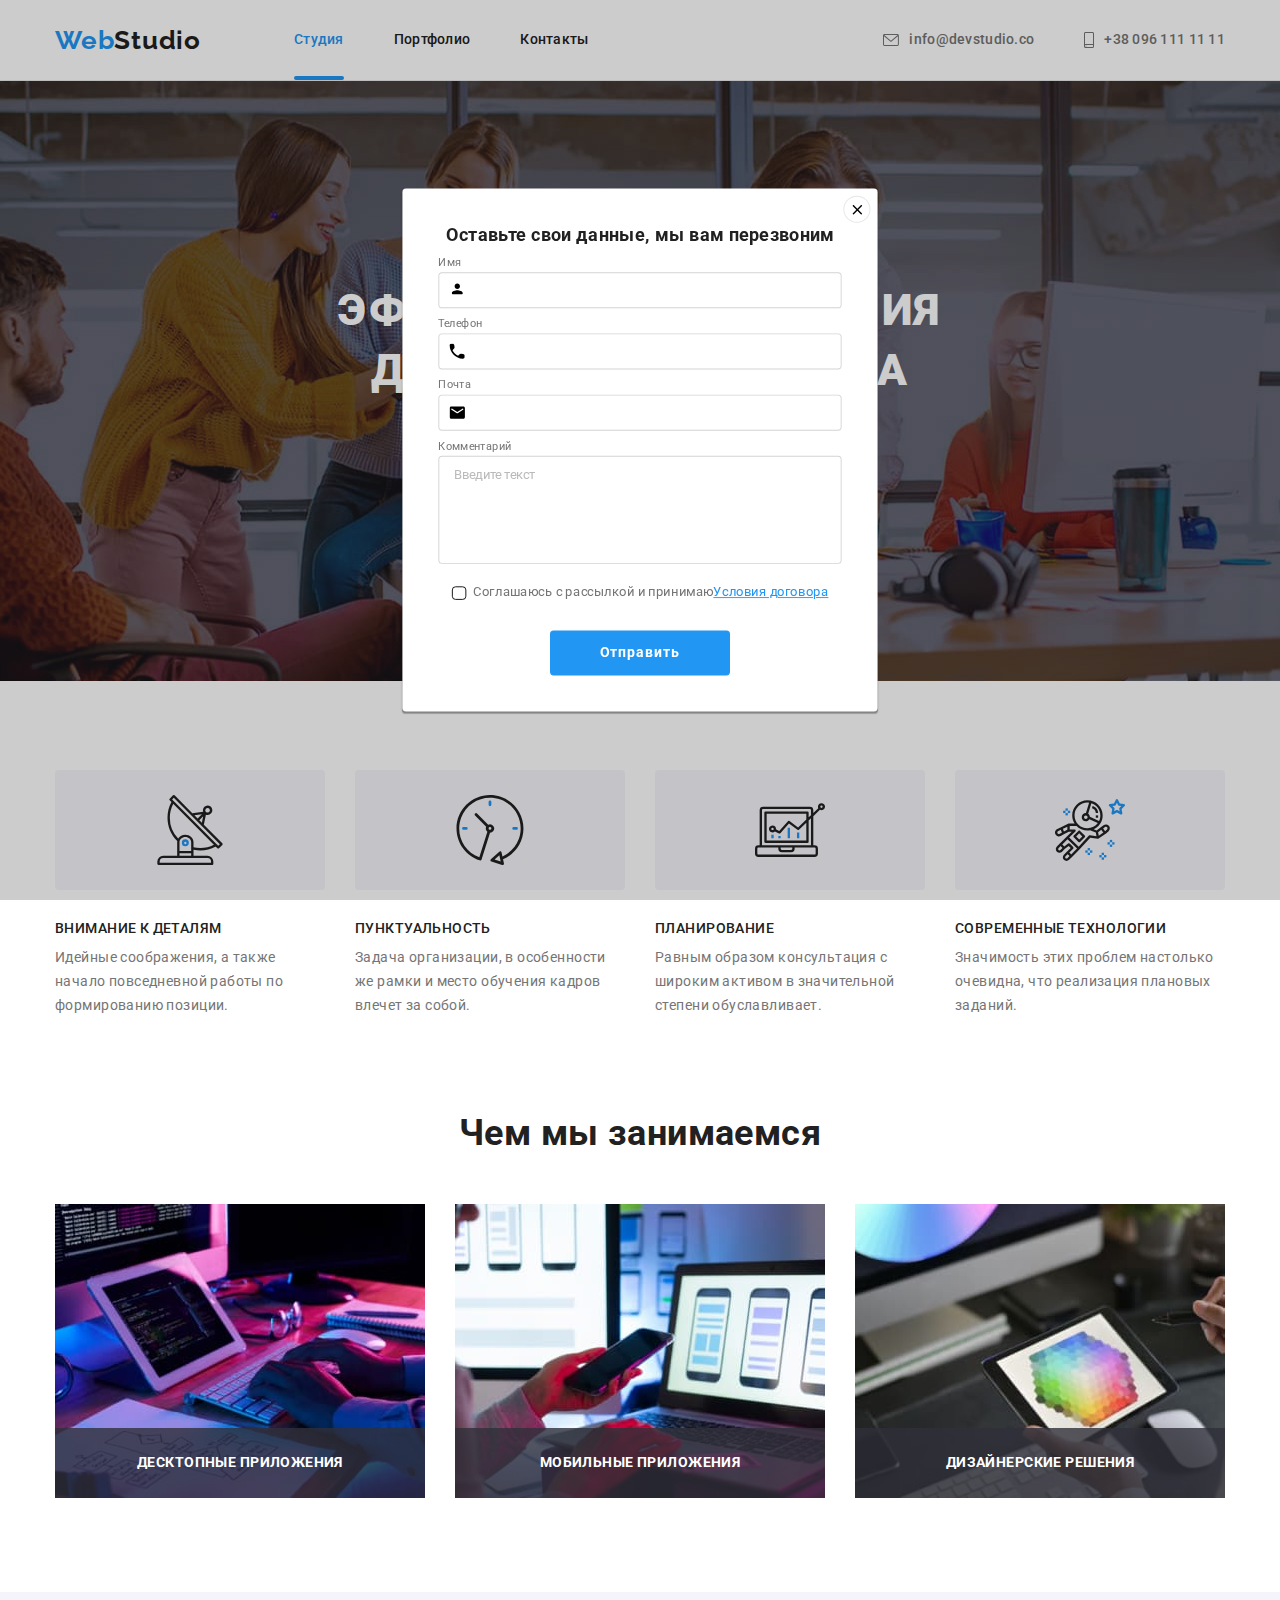
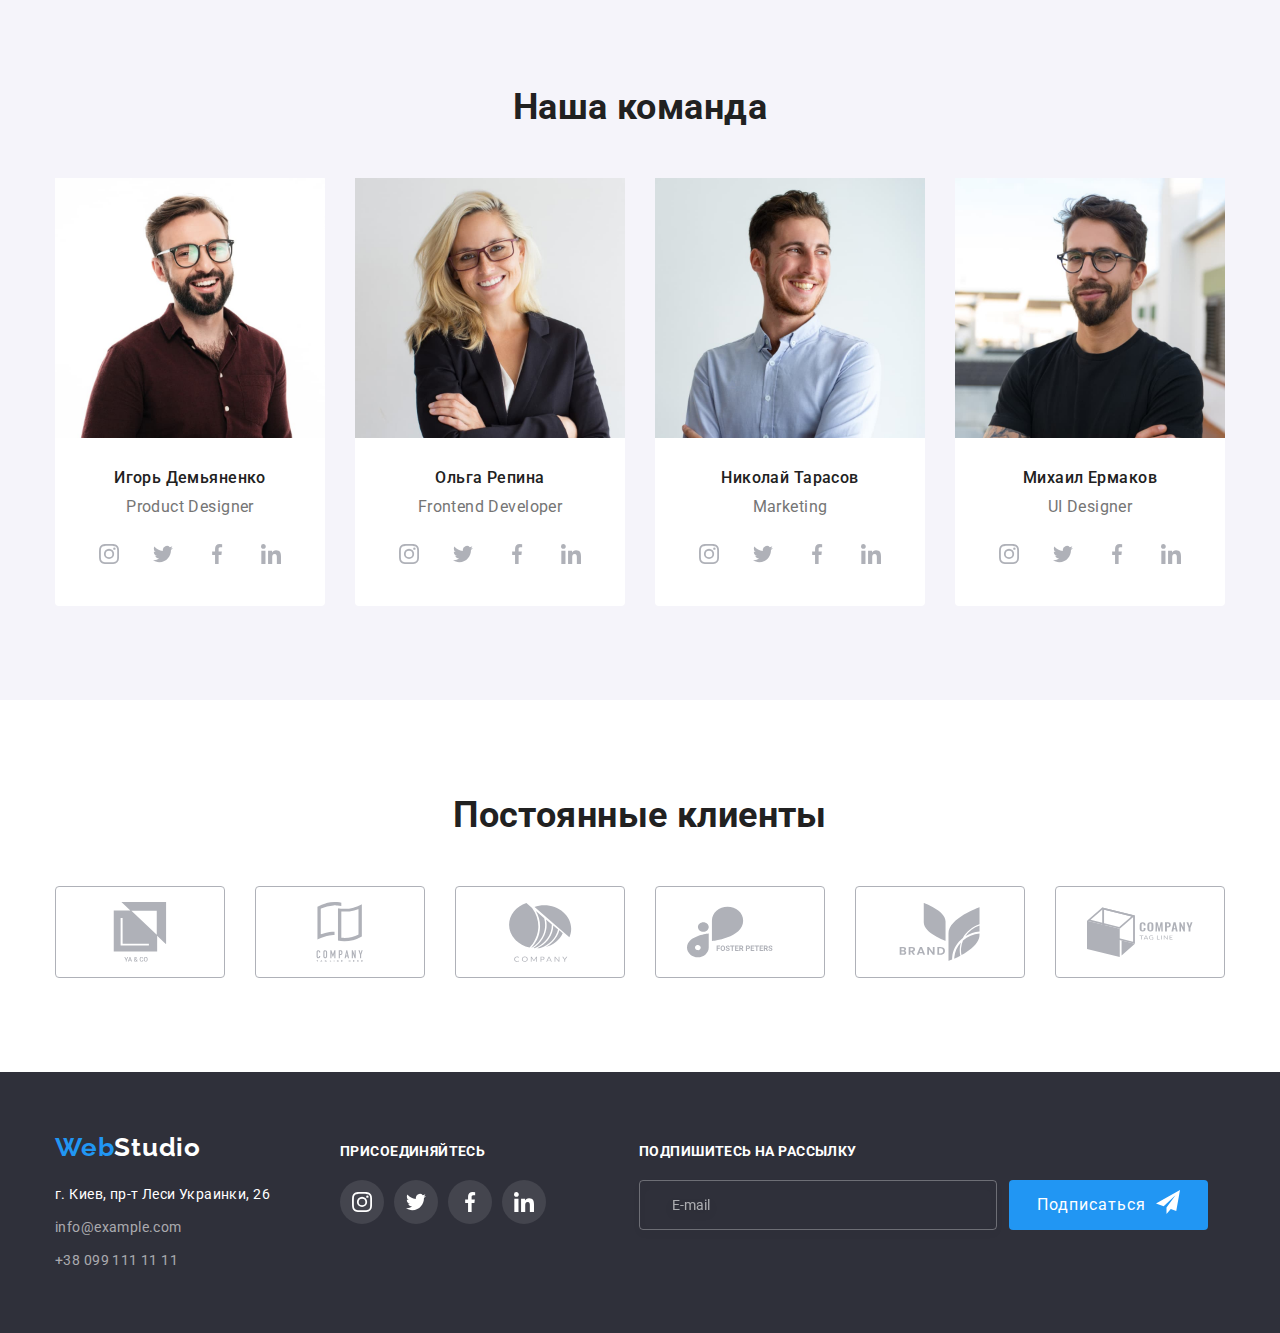
==== index.html @ 31f130ba "скопійовано дз 7" ====
<!DOCTYPE html>
<html lang="ru">
  <head>
    <meta charset="UTF-8" />
    <meta http-equiv="X-UA-Compatible" content="IE=edge" />
    <meta name="viewport" content="width=device-width, initial-scale=1.0" />
    <title>Webstudio</title>
    <link
      rel="stylesheet"
      href="https://cdnjs.cloudflare.com/ajax/libs/modern-normalize/1.1.0/modern-normalize.min.css"
    />
    <!-- <link
      href="https://fonts.googleapis.com/css2?family=Raleway:wght@700&family=Roboto:wght@400;500;700;900&display=swap"
      rel="stylesheet"
    /> -->
    <link rel="stylesheet" href="./css/main.min.css" />
  </head>

  <body>
    <!-- шапка страницы -->
    <header class="page-header">
      <div class="container page-header__container">
        <nav class="nav">
          <a href="./" class="logo">Web<span class="logo__part">Studio</span></a>
          <!-- навигация по сайту -->
          <ul class="nav__list list">
            <li class="nav__item">
              <a href="./index.html" class="nav__link nav__link--current">Студия </a>
            </li>
            <li class="nav__item">
              <a href="./portfolio.html" class="nav__link">Портфолио</a>
            </li>
            <li class="nav__item">
				<a href="" class="nav__link">Контакты</a></li>
          </ul>

        </nav>

        <!-- связаться c нами -->
        <ul class="contacts list">
          <li class="contacts__item">
            <a href="mailto:info@devstudio.com" class="contacts__link">
              <svg class="contacts__icon" width="16px" height="12px">
                <use href="./images/symbol-defs.svg#icon-mail"></use>
              </svg>
              info@devstudio.co
            </a>
          </li>
          <li class="contacts__item">
            <a href="tel:+380961111111" class="contacts__link">
              <svg class="contacts__icon" width="10px" height="16px">
                <use href="./images/symbol-defs.svg#icon-smartphone"></use>
              </svg>
              +38 096 111 11 11</a
            >
          </li>
        </ul>
      </div>
    </header>
    <main>
      <!-- оформление заказа -->
      <section class="section hero">
        <div class=" container ">
          <h1 class="hero__title">Эффективные решения для вашего бизнеса</h1>
          <button class="hero__button" type="button" data-modal-open>
            Заказать услугу
          </button>
        </div>
      </section>
      <!-- что мы умеем -->

      <section class="section skills ">
        <div class="container">
          <h2 class="visually-hidden">Что мы умеем</h2>

          <ul class="skills__list list">
            <li class="skills__item">
              <div class="skills__card">
                <svg width="70px" height="70px">
                  <use href="./images/symbol-defs.svg#icon-antenna"></use>
                </svg>
              </div>
              <h3 class="skills__title">Внимание к деталям</h3>
              <p class="skills__text">
                Идейные соображения, а также начало повседневной работы по
                формированию позиции.
              </p>
            </li>
            <li class="skills__item">
              <div class="skills__card">
                <svg width="70px" height="70px">
                  <use href="./images/symbol-defs.svg#icon-clock"></use>
                </svg>
              </div>
              <h3 class="skills__title">Пунктуальность</h3>
              <p class="skills__text">
                Задача организации, в особенности же рамки и место обучения
                кадров влечет за собой.
              </p>
            </li>
            <li class="skills__item">
              <div class="skills__card">
                <svg width="70px" height="70px">
                  <use href="./images/symbol-defs.svg#icon-diagram"></use>
                </svg>
              </div>
              <h3 class="skills__title">Планирование</h3>
              <p class="skills__text">
                Равным образом консультация с широким активом в значительной
                степени обуславливает.
              </p>
            </li>
            <li class="skills__item">
              <div class="skills__card">
                <svg width="70px" height="70px">
                  <use href="./images/symbol-defs_2.svg#icon-Vector"></use>
                </svg>
              </div>
              <h3 class="skills__title">Современные технологии</h3>
              <p class="skills__text">
                Значимость этих проблем настолько очевидна, что реализация
                плановых заданий.
              </p>
            </li>
          </ul>
        </div>
		
      </section>
      <div class="backdrop is-hidden" data-modal>
        <div class="modal">
          <form class="form" >
            
              <p class="form__title">оставьте свои данные, мы вам перезвоним</p>
              <div class="form__wrapper">
                <label class="form__label"  for="name">Имя</label>
                <div class="form__icon-wrapper">
                  <input
                    class="form__input"
                    type="text"
                    name="name"
                    id="name"
                  />
                  <svg class="form__icon" width="18px" height="18px">
                    <use href="./images/symbol-defs_2.svg#icon-person"></use>
                  </svg>
                </div>
              </div>
              <div class="form__wrapper">
                <label class="form__label"  for="tel">Телефон</label>
                <div class="form__icon-wrapper">
                  <input class="form__input" type="tel" name="tel" id="tel" />
                  <svg class="form__icon" width="18px" height="18px">
                    <use href="./images/symbol-defs_2.svg#icon-phone"></use>
                  </svg>
                </div>
              </div>
              <div class="form__wrapper">
                
                  <label class="form__label" for="modal-email">Почта</label>
				<div class="form__icon-wrapper">
                  <input
                    class="form__input"
                    type="email"
                    name="email"
                    id="modal-email"
                  />
                  <svg class="form__icon" width="18px" height="18px">
                    <use href="./images/symbol-defs_2.svg#icon-email"></use>
                  </svg>
                </div>
              </div>
              <div class="form__wrapper">
                <label class="form__label" for="comment">Комментарий</label>
                <textarea class="form__textarea"
                  name="comment"
                  id="comment"
                  placeholder="Введите текст"
                ></textarea>
              </div>
        
            <div class="checkbox" role="group">
              <input class="checkbox__input" type="checkbox" name="agreement" id="agreement" />

              <label class="checkbox__label" for="agreement">
                <svg class="checkbox__icon" width="16px" height="15px">
                  <use href="./images/symbol-defs_2.svg#icon-check"></use></svg
                >Соглашаюсь с рассылкой и принимаю
                <a class="checkbox__link" href="#">Условия договора</a></label>
            </div>
            <button class=" form__btn" type="submit">Отправить</button>
          </form>
          <button class=" modal__btn" data-modal-close>
            <svg class="modal__icon" width="11px" height="11px">
              <use href="./images/symbol-defs_2.svg#icon-close"></use>
            </svg>
          </button>
        </div>
      </div>
      <!-- чем мы занимаемся -->
      <section class="section work">
        <div class="container">
          <h2 class="caption-section">Чем мы занимаемся</h2>
          <ul class="work__list list">
            <li class="work__item">
                <img
                  src="./images/keyboard.jpg"
                  alt="десктопные приложения"
                  width="370"
                />
                <p class="work__text">десктопные приложения</p>
            </li>
            <li class="work__item">
              
                <img
                  src="./images/telephone.jpg"
                  alt="мобильные приложения"
                  width="370"
                />
                <p class="work__text">мобильные приложения</p>
           
            </li>
            <li class="work__item">
             
                <img
                  src="./images/planchet.jpg"
                  alt="дизайнерские решения"
                  width="370"
                />
                <p class="work__text">дизайнерские решения</p>
            
            </li>
          </ul>
        </div>
      </section>
      <!-- наша команда -->
    
        <section class="section team">
          <div class="container">
            <h2 class="caption-section">Наша команда</h2>
            <ul class="team__list list">
              <li class="team__item">
                <div class="worker">
                  <img
                    src="./images/team/product.jpg"
                    alt="фото product desinger "
                    width="270"
                  />
                  <div class="worker__field">
                    <h3 class="worker__name">Игорь Демьяненко</h3>
                    <p class="worker__job">Product Designer</p>
                    <ul class="network list">
                      <li class="network__item">
                        <a href="" class="network__link" aria-label="instagram">
                          <svg class="network__icon" width="20px" height="20px">
                            <use
                              href="./images/symbol-defs.svg#icon-instagram"
                            ></use>
                          </svg>
                        </a>
                      </li>
                      <li class="network__item">
                        <a href="" class="network__link" aria-label="twitter">
                          <svg class="network__icon" width="20px" height="20px">
                            <use
                              href="./images/symbol-defs.svg#icon-twitter"
                            ></use>
                          </svg>
                        </a>
                      </li>
                      <li class="network__item">
                        <a href="" aria-label="facebook" class="network__link">
                          <svg class="network__icon" width="20px" height="20px">
                            <use
                              href="./images/symbol-defs.svg#icon-facebook"
                            ></use>
                          </svg>
                        </a>
                      </li>
                      <li class="network__item">
                        <a href="" class="network__link" aria-label="linkedin">
                          <svg class="network__icon" width="20px" height="20px">
                            <use
                              href="./images/symbol-defs.svg#icon-linkedin"
                            ></use>
                          </svg>
                        </a>
                      </li>
                    </ul>
                  </div>
                </div>
              </li>

              <li class="team__item">
                <div class="worker">
                  <img
                    src="./images/team/frontend.jpg"
                    alt="фото Frontend Developer"
                    width="270"
                  />
                  <div class="worker__field">
                    <h3 class="worker__name">Ольга Репина</h3>
                    <p class="worker__job">Frontend Developer</p>
                    <ul class="network list">
                      <li class="network__item">
                        <a href="" class="network__link" aria-label="instagram">
                          <svg class="network__icon" width="20px" height="20px">
                            <use
                              href="./images/symbol-defs.svg#icon-instagram"
                            ></use>
                          </svg>
                        </a>
                      </li>
                      <li class="network__item">
                        <a href="" class="network__link" aria-label="twitter">
                          <svg class="network__icon" width="20px" height="20px">
                            <use
                              href="./images/symbol-defs.svg#icon-twitter"
                            ></use>
                          </svg>
                        </a>
                      </li>
                      <li class="network__item">
                        <a href="" class="network__link" aria-label="facebook">
                          <svg class="network__icon" width="20px" height="20px">
                            <use
                              href="./images/symbol-defs.svg#icon-facebook"
                            ></use>
                          </svg>
                        </a>
                      </li>
                      <li class="network__item">
                        <a href="" class="network__link" aria-label="linkedin">
                          <svg class="network__icon" width="20px" height="20px">
                            <use
                              href="./images/symbol-defs.svg#icon-linkedin"
                            ></use>
                          </svg>
                        </a>
                      </li>
                    </ul>
                  </div>
                </div>
              </li>
              <li class="team__item">
                <div class="worker">
                  <img
                    src="./images/team/marketing.jpg"
                    alt="фото Marketing"
                    width="270"
                  />
                  <div class="worker__field">
                    <h3 class="worker__name">Николай Тарасов</h3>
                    <p class="worker__job">Marketing</p>
				<ul class="network list">
					<li class="network__item">
						<a href="" class="network__link" aria-label="instagram">
							<svg class="network__icon" width="20px" height="20px">
								<use href="./images/symbol-defs.svg#icon-instagram"></use>
							</svg>
						</a>
					</li>
					<li class="network__item">
						<a href="" class="network__link" aria-label="twitter">
							<svg class="network__icon" width="20px" height="20px">
								<use href="./images/symbol-defs.svg#icon-twitter"></use>
							</svg>
						</a>
					</li>
					<li class="network__item">
						<a href="" aria-label="facebook" class="network__link">
							<svg class="network__icon" width="20px" height="20px">
								<use href="./images/symbol-defs.svg#icon-facebook"></use>
							</svg>
						</a>
					</li>
					<li class="network__item">
						<a href="" class="network__link" aria-label="linkedin">
							<svg class="network__icon" width="20px" height="20px">
								<use href="./images/symbol-defs.svg#icon-linkedin"></use>
							</svg>
						</a>
					</li>
				</ul>
                  </div>
                </div>
              </li>
              <li class="team__item">
                <div class="worker">
                  <img
                    src="./images/team/ui.jpg"
                    alt="фото UI desinger"
                    width="270"
                  />
                  <div class="worker__field">
                    <h3 class="worker__name">Михаил Ермаков</h3>
                    <p class="worker__job">UI Designer</p>
				<ul class="network list">
					<li class="network__item">
						<a href="" class="network__link" aria-label="instagram">
							<svg class="network__icon" width="20px" height="20px">
								<use href="./images/symbol-defs.svg#icon-instagram"></use>
							</svg>
						</a>
					</li>
					<li class="network__item">
						<a href="" class="network__link" aria-label="twitter">
							<svg class="network__icon" width="20px" height="20px">
								<use href="./images/symbol-defs.svg#icon-twitter"></use>
							</svg>
						</a>
					</li>
					<li class="network__item">
						<a href="" aria-label="facebook" class="network__link">
							<svg class="network__icon" width="20px" height="20px">
								<use href="./images/symbol-defs.svg#icon-facebook"></use>
							</svg>
						</a>
					</li>
					<li class="network__item">
						<a href="" class="network__link" aria-label="linkedin">
							<svg class="network__icon" width="20px" height="20px">
								<use href="./images/symbol-defs.svg#icon-linkedin"></use>
							</svg>
						</a>
					</li>
				</ul>
                  </div>
                </div>
              </li>
            </ul>
          </div>
        </section>
      
      <!-- постоянные клиенты -->
      <section class="section">
        <div class="container">
          <h2 class="caption-section">Постоянные клиенты</h2>
          <ul class="client list">
            <li class="client__item">
              <a href="#" class="client__link">
                <svg class="client__icon" width="106px" height="60px">
                  <use href="./images/symbol-defs.svg#icon-Union"></use>
                </svg>
              </a>
            </li>
            <li class="client__item">
              <a href="#" class="client__link">
                <svg class="client__icon" width="106px" height="60px">
                  <use href="./images/symbol-defs.svg#icon-company"></use>
                </svg>
              </a>
            </li>
            <li class="client__item">
              <a href="#" class="client__link">
                <svg class="client__icon" width="106px" height="60px">
                  <use href="./images/symbol-defs.svg#icon-Object"></use>
                </svg>
              </a>
            </li>
            <li class="client__item">
              <a href="#" class="client__link">
                <svg class="client__icon" width="106px" height="60px">
                  <use href="./images/symbol-defs.svg#icon-foster-peters"></use>
                </svg>
              </a>
            </li>
            <li class="client__item">
              <a href="#" class="client__link">
                <svg class="client__icon" width="106px" height="60px">
                  <use href="./images/symbol-defs.svg#icon-brand"></use>
                </svg>
              </a>
            </li>
            <li class="client__item">
              <a href="#" class="client__link">
                <svg class="client__icon" width="106px" height="60px">
                  <use href="./images/symbol-defs.svg#icon-company-2"></use>
                </svg>
              </a>
            </li>
          </ul>
        </div>
      </section>
    </main>
    <footer class="footer">
      <div class="container footer__container">
        <div class="footer__item">
				<a href="./" class="logo logo--footer">Web<span class="logo__part logo__part--footer">Studio</span></a>
          <address class="address">
            <ul class="address__list list">
              <li class="address__item">
                <a class="address__link address__link--color "
                  href="https://www.google.com.ua/maps/"
                  target="_blank"
                  rel="noopener noreferrer"
                  >г. Киев, пр-т Леси Украинки, 26</a
                >
              </li>
              <li class="address__item">
                <a class="address__link" href="mailto:info@example.com">info@example.com</a><br />
              </li>
              <li class="address__item">
                <a class="address__link" href="tel:+380991111111">+38 099 111 11 11</a>
              </li>
            </ul>
          </address>
        </div>
        <div class="join">
          <p class="footer-title">присоединяйтесь</p>
          <ul class="social list">
            <li class="social__items">
              <a href="" class="social__link" aria-label="instagram">
                <svg class="social__icon" width="20px" height="20px">
                  <use href="./images/symbol-defs.svg#icon-instagram"></use>
                </svg>
              </a>
            </li>
            <li class="social__items">
              <a href="" class="social__link" aria-label="twitter">
                <svg class="social__icon" width="20px" height="20px">
                  <use href="./images/symbol-defs.svg#icon-twitter"></use>
                </svg>
              </a>
            </li>
            <li class="social__items">
              <a href="" class="social__link">
                <svg
                  class="social__icon"
                  width="20px"
                  height="20px"
                  aria-label="facebook"
                >
                  <use href="./images/symbol-defs.svg#icon-facebook"></use>
                </svg>
              </a>
            </li>
            <li class="social__items">
              <a href="" class="social__link">
                <svg
                  class="social__icon"
                  width="20px"
                  height="20px"
                  aria-label="linkedin"
                >
                  <use href="./images/symbol-defs.svg#icon-linkedin"></use>
                </svg>
              </a>
            </li>
          </ul>
        </div>
    
		<div class="subscribe">
			<p class="footer-title ">подпишитесь на рассылку</p>
			
				<form class="subscribe__form">
					<label for="email-subscribe"></label>
					<input class="subscribe__input" type="email" name="email" id="email-subscribe" placeholder="E-mail" />
					<button class=" subscribe__btn" type="submit">
						Подписаться
						<svg class="subscribe__icon" width="24px" height="24px">
							<use href="./images/symbol-defs_2.svg#icon-send"></use>
						</svg>
					</button>
				</form>
		
		</div>
          
        
      </div>
    </footer>
    <script src="./modal.js"></script>
  </body>
</html>
---- css/main.min.css ----
@import"https://fonts.googleapis.com/css2?family=Raleway:ital,wght@0,700;1,700&family=Roboto:wght@400;500;700;900&display=swap";.subscribe__btn,.form__btn,.hero__button{display:inline-block;border-radius:4px;border:none;cursor:pointer;letter-spacing:.06em;margin-left:12px;font-size:16px;line-height:1.87;background-color:#2196f3;color:#fff;transition:box-shadow 250ms cubic-bezier(0.4, 0, 0.2, 1)}.subscribe__btn:focus,.form__btn:focus,.hero__button:focus,.subscribe__btn:hover,.form__btn:hover,.hero__button:hover{box-shadow:0px 4px 4px rgba(0,0,0,.15)}.filter,.client__link,.network__link,.skills__card,.nav{display:flex;align-items:center;justify-content:center}h1,h2,h3,p{margin:0;padding:0}img{display:block}a{text-decoration:none}.container{width:1200px;padding-left:15px;padding-right:15px;margin:0 auto}.visually-hidden{position:absolute;white-space:nowrap;width:1px;height:1px;overflow:hidden;border:0;padding:0;clip:rect(0 0 0 0);-webkit-clip-path:inset(50%);clip-path:inset(50%);margin:-1px}.section{padding:94px 0}.caption-section{color:#212121;font-weight:700;font-size:36px;line-height:1.17;text-align:center;margin-bottom:50px}.footer-title{text-transform:uppercase;color:#fff;line-height:1.14;font-weight:700}.list{list-style:none;margin:0;padding:0}.logo{display:block;color:#2196f3;font-family:Raleway,sans-serif;font-weight:700;font-size:26px;line-height:1.19;letter-spacing:.03em}.logo--footer{margin-bottom:20px}.logo__part{color:#212121}.logo__part--footer{color:#fff}.page-header{background-color:#fff;border-bottom:1px solid #ececec}.page-header__container{display:flex;align-items:center}.nav__list{display:flex;margin-left:93px}.nav__item:not(:last-child){margin-right:50px}.nav__link{color:#212121;font-weight:500;font-size:14px;line-height:1.14;letter-spacing:.02em;display:block;padding-top:32px;padding-bottom:32px;transition:color 250ms cubic-bezier(0.4, 0, 0.2, 1)}.nav__link:hover,.nav__link:focus{color:#2196f3}.nav__link--current{position:relative;color:#2196f3}.nav__link--current::after{display:block;content:" ";width:100%;height:4px;background-color:#2196f3;border-radius:2px;position:absolute;bottom:0;left:0}.contacts{margin-left:auto;padding-top:30px;padding-bottom:30px;display:flex}.contacts__item+.contacts__item{margin-left:50px}.contacts__link{display:flex;align-items:center;color:#757575;font-weight:500;font-size:14px;line-height:1.14;letter-spacing:.02em;transition:color 250ms cubic-bezier(0.4, 0, 0.2, 1)}.contacts__link:hover,.contacts__link:focus{color:#2196f3}.contacts__icon{fill:currentColor;margin-right:10px}.hero{max-width:1600px;margin-left:auto;margin-right:auto;background-color:#2f303a;background-image:linear-gradient(to right, rgba(47, 48, 58, 0.4), rgba(47, 48, 58, 0.4)),url(../images/overlay\ img.jpg);background-repeat:no-repeat;background-size:cover;background-position:center;padding-top:200px;padding-bottom:200px;text-align:center}.hero__title{color:#fff;font-weight:900;font-size:44px;line-height:1.36;text-transform:uppercase;letter-spacing:.06em;max-width:696px;margin:0 auto}.hero__button{margin-top:30px;padding:10px 32px}.skills{padding-top:89px;padding-bottom:0}.skills__list{display:flex}.skills__item:not(:last-child){margin-right:30px}.skills__card{width:270px;height:120px;margin-bottom:30px;background-color:#f5f4fa;border-radius:4px}.skills__title{color:#212121;font-weight:500;font-size:14px;line-height:1.17;text-transform:uppercase}.skills__text{max-width:270px;margin-top:10px}.work__list{display:flex;gap:30px}.work__item{position:relative}.work__text{font-weight:700;line-height:1.14;text-align:center;text-transform:uppercase;color:#fff;padding-top:27px;padding-bottom:27px;height:70px;width:100%;background-color:rgba(47,48,58,.8);position:absolute;bottom:0}.team{background-color:#f5f4fa}.team__list{display:flex;gap:30px}.worker{background-color:#fff;border-radius:0px 0px 4px 4px;transition:box-shadow 250ms cubic-bezier(0.4, 0, 0.2, 1)}.worker:hover,.worker:focus{box-shadow:0px 1px 3px rgba(0,0,0,.12),0px 1px 1px rgba(0,0,0,.14),0px 2px 1px rgba(0,0,0,.2)}.worker__field{text-align:center;padding-top:30px;padding-bottom:30px}.worker__name{color:#212121;font-weight:500;font-size:16px;line-height:1.19}.worker__job{font-size:16px;line-height:1.19;margin-top:10px}.network{display:flex;padding-left:32px;padding-right:32px;margin-top:16px}.network__item:not(:last-child){margin-right:10px}.network__link{width:44px;height:44px;border-radius:50px;background-color:#fff;color:#afb1b8;transition:background-color 250ms cubic-bezier(0.4, 0, 0.2, 1),color 250ms cubic-bezier(0.4, 0, 0.2, 1)}.network__link:hover,.network__link:focus{background-color:#2196f3;color:#fff}.network__icon{fill:currentColor}.client{display:flex;margin-top:50px}.client__item:not(:last-child){margin-right:30px}.client__link{width:170px;height:92px;border:1px solid #afb1b8;border-radius:4px;color:#afb1b8;transition:border-color 250ms cubic-bezier(0.4, 0, 0.2, 1),color 250ms cubic-bezier(0.4, 0, 0.2, 1)}.client__link:hover,.client__link:focus{border-color:#2196f3;color:#2196f3}.client__icon{fill:currentColor}.filter{margin-bottom:50px}.filter__btn{font-weight:500;font-size:16px;line-height:1.6;text-align:center;letter-spacing:.03em;color:#212121;background-color:#f5f4fa;border-radius:4px;cursor:pointer;border-color:#f5f4fa;border:none;padding:6px 22px;transition:color 250ms cubic-bezier(0.4, 0, 0.2, 1),background-color 250ms cubic-bezier(0.4, 0, 0.2, 1),border-color 250ms cubic-bezier(0.4, 0, 0.2, 1),box-shadow 250ms cubic-bezier(0.4, 0, 0.2, 1)}.filter__btn:hover,.filter__btn:focus{color:#fff;background-color:#2196f3;border-color:#2196f3;box-shadow:0px 3px 1px rgba(0,0,0,.1),0px 1px 2px rgba(0,0,0,.08),0px 2px 2px rgba(0,0,0,.12)}.filter__item:not(:last-child){margin-right:8px}.project__list{display:flex;flex-wrap:wrap}.project__item{margin-right:30px;margin-bottom:30px;transition:box-shadow 250ms cubic-bezier(0.4, 0, 0.2, 1)}.project__item:nth-child(3n){margin-right:0}.project__item:nth-last-child(-n+3){margin-bottom:0}.project__link{display:block;transition:box-shadow 250ms cubic-bezier(0.4, 0, 0.2, 1)}.project__link:hover,.project__link:focus{box-shadow:0px 1px 1px rgba(0,0,0,.12),0px 4px 4px rgba(0,0,0,.06),1px 4px 6px rgba(0,0,0,.16)}.project__thumb{position:absolute;bottom:-1px;left:0;width:100%;height:100%;background-color:rgba(33,150,243,.9);transition:transform 250ms cubic-bezier(0.4, 0, 0.2, 1);transform:translateY(100%)}.project__link:hover .project__thumb,.project__link:focus .project__thumb{transform:translateY(0%)}.project__wraper{background-color:#fff;border-style:solid;border-color:#eee;border-top-width:0px;border-bottom:1px solid #eee;border-left:1px solid #eee;border-right:1px solid #eee;padding-top:20px;padding-bottom:20px;padding-left:24px}.project__overlay{position:relative;overflow:hidden}.project__description{font-size:18px;line-height:1.55;color:#fff;text-align:left;padding:63px 24px}.project__title{font-weight:700;font-size:18px;line-height:2;letter-spacing:.06em;color:#212121}.project__text{font-size:16px;line-height:1.87;letter-spacing:.03em;color:#757575;margin-top:4px}.backdrop{position:fixed;top:0;bottom:0;left:0;right:0;background-color:rgba(0,0,0,.2);opacity:1;transition:all 250ms cubic-bezier(0.4, 0, 0.2, 1);z-index:20}.backdrop.is-hidden .modal{transform:translate(-50%, -50%) scale(0.9)}.modal{position:absolute;top:50%;left:50%;transform:translate(-50%, -50%) scale(1);width:528px;height:581px;background-color:#fff;box-shadow:0px 1px 3px rgba(0,0,0,.12),0px 1px 1px rgba(0,0,0,.14),0px 2px 1px rgba(0,0,0,.2);border-radius:4px;padding:40px}.modal__btn{display:flex;border-radius:50px;position:absolute;right:8px;top:8px;width:30px;height:30px;cursor:pointer;justify-content:center;align-items:center;border:1px solid rgba(0,0,0,.1);background-color:#fff;color:#000;transition:color 250ms cubic-bezier(0.4, 0, 0.2, 1)}.modal__btn:hover,.modal__btn:focus{color:#2196f3}.modal__icon{fill:currentColor}.form__title{font-weight:700;font-size:20px;line-height:1.15;text-align:center;color:#212121;margin-bottom:12px}.form__title::first-letter{text-transform:uppercase}.form__wrapper{display:flex;flex-direction:column}.form__wrapper:not(:last-child){margin-bottom:10px}.form__icon-wrapper{position:relative}.form__input{border:1px solid rgba(33,33,33,.2);border-radius:4px;height:40px;width:100%;padding-left:42px;outline:rgba(0,0,0,0);transition:border 250ms cubic-bezier(0.4, 0, 0.2, 1)}.form__input:focus{border:1px solid #2196f3}.form__icon{position:absolute;top:50%;left:12px;transform:translatey(-50%);fill:#000;transition:fill 250ms cubic-bezier(0.4, 0, 0.2, 1)}.form__input:focus~.form__icon{fill:#2196f3}.form__label{line-height:1.17;margin-bottom:4px;letter-spacing:.01em;font-size:12px;color:#757575}.form__textarea{border:1px solid rgba(33,33,33,.2);border-radius:4px;height:120px;width:100%;padding:12px 16px;resize:none;outline:rgba(0,0,0,0);transition:border 250ms cubic-bezier(0.4, 0, 0.2, 1)}.form__textarea:focus{border:1px solid #2196f3}.form__textarea::-moz-placeholder{color:rgba(117,117,117,.5)}.form__textarea:-ms-input-placeholder{color:rgba(117,117,117,.5)}.form__textarea::placeholder{color:rgba(117,117,117,.5)}.checkbox{display:flex;justify-content:center;margin-top:20px}.checkbox__icon{border:1.7px solid #000;border-radius:4px;margin-right:8px;transition:border 250ms cubic-bezier(0.4, 0, 0.2, 1)}.checkbox__input{position:absolute;width:1px;height:1px;margin:-1px;bottom:0;padding:0;clip:rect(0 0 0 0);overflow:hidden}.checkbox__input:checked+.checkbox__label .checkbox__icon{background-color:#2196f3;border:1.7px solid #2196f3}.checkbox__label{font-size:14px;line-height:1.7;display:flex;align-items:center;color:#757575}.checkbox__link{text-decoration:underline;color:#2196f3}.form__btn{display:flex;font-weight:700;padding:10px 55px;margin-top:30px;margin-left:auto;margin-right:auto}.footer{background-color:#2f303a;padding-top:60px;padding-bottom:60px;font-style:normal}.footer__container{display:flex;align-items:baseline}.address_list{font-style:normal;font-weight:400;font-size:14px;line-height:1.71;letter-spacing:.03em}.address__item{display:block}.address__item:not(:last-child){margin-bottom:9px}.address__link{color:rgba(255,255,255,.6);transition:color 250ms cubic-bezier(0.4, 0, 0.2, 1);font-style:normal}.address__link:hover,.address__link:focus{color:#2196f3}.address__link--color{color:#fff}.join{margin-left:70px}.social{display:flex;margin-top:20px}.social__items:not(:last-child){margin-right:10px}.social__link{display:flex;justify-content:center;align-items:center;width:44px;height:44px;border-radius:50px;background:rgba(255,255,255,.1);color:#fff;transition:background-color 250ms cubic-bezier(0.4, 0, 0.2, 1)}.social__link:hover,.social__link:focus{background-color:#2196f3}.social__icon{fill:currentColor}.subscribe{margin-left:93px}.subscribe__form{margin-top:20px;display:flex}.subscribe__icon{margin-left:10px}.subscribe__input{border:1px solid rgba(255,255,255,.3);filter:drop-shadow(0px 4px 4px rgba(0, 0, 0, 0.15));border-radius:4px;width:358px;padding-left:16px;background-color:inherit;color:#fff}.subscribe__input::-moz-placeholder{color:rgba(255,255,255,.6);padding-top:15px;padding-bottom:15px;padding-left:16px}.subscribe__input:-ms-input-placeholder{color:rgba(255,255,255,.6);padding-top:15px;padding-bottom:15px;padding-left:16px}.subscribe__input::placeholder{color:rgba(255,255,255,.6);padding-top:15px;padding-bottom:15px;padding-left:16px}.subscribe__btn{display:flex;border-radius:4px;padding:10px 28px;margin-left:12px}body{background-color:#fff;font-family:Roboto,sans-serif;color:#757575;letter-spacing:.03em;font-size:14px;line-height:1.71}/*# sourceMappingURL=main.min.css.map */
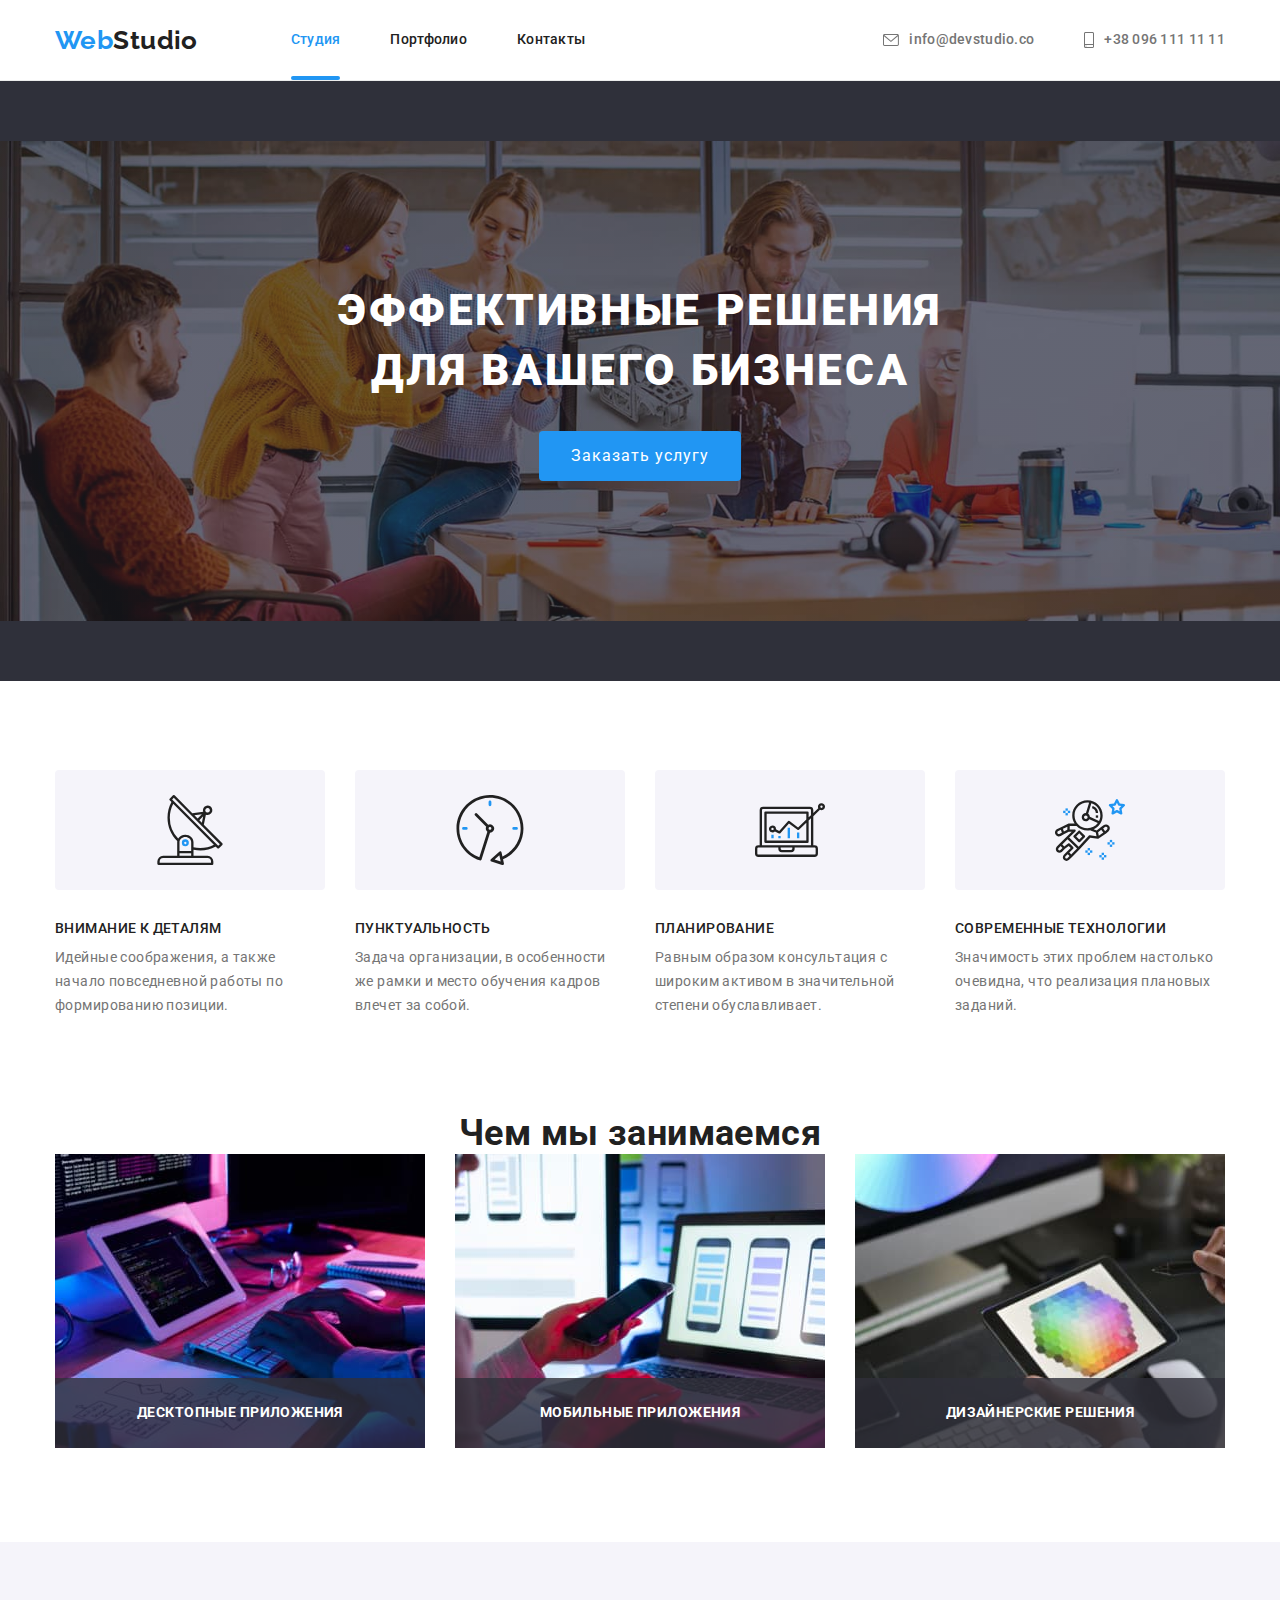
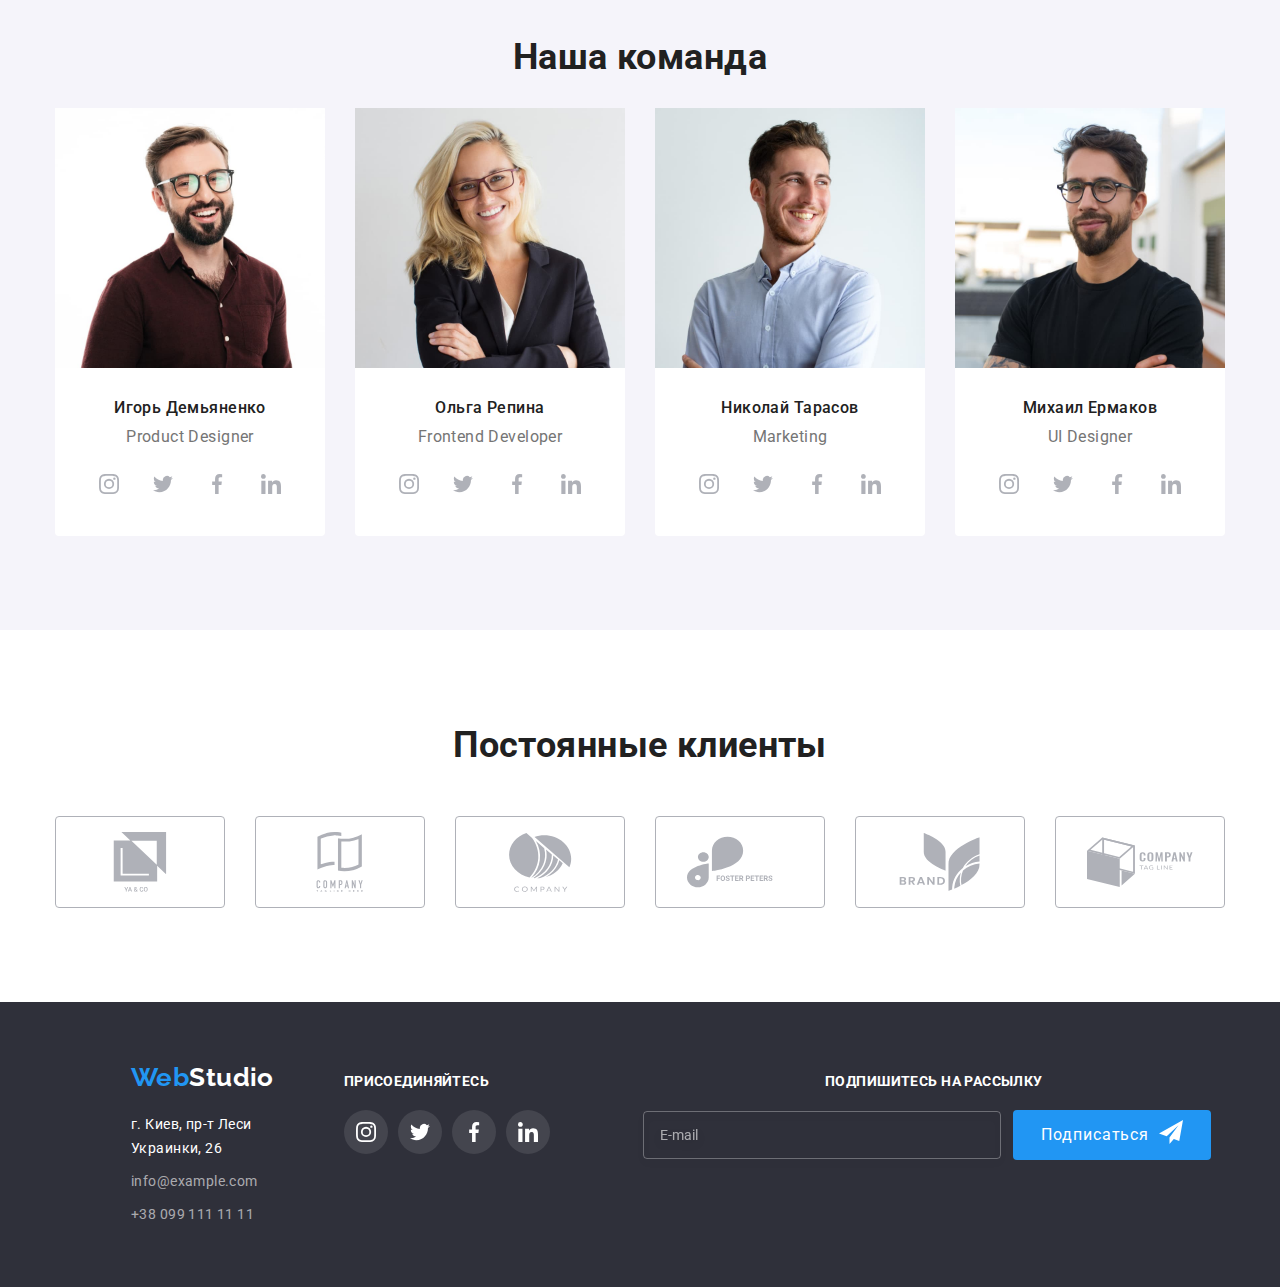
==== commit a8f25835: "выполнен адаптив" ====
--- a/index.html
+++ b/index.html
@@ -1,4 +1,4 @@
- <!DOCTYPE html>
+<!DOCTYPE html>
 <html lang="ru">
   <head>
     <meta charset="UTF-8" />
@@ -21,22 +21,93 @@
     <header class="page-header">
       <div class="container page-header__container">
         <nav class="nav">
-          <a href="./" class="logo">Web<span class="logo__part">Studio</span></a>
+          <a href="./" class="logo"
+            >Web<span class="logo__part">Studio</span></a
+          >
+          <button
+            class="nav__button"
+            aria-expanded="false"
+            type="button"
+            data-menu-button
+          >
+            <svg
+              width=" 40px"
+              height="40px"
+              aria-label="переключатель мобильного меню"
+              aria-controls="menu-container"
+            >
+              <use
+                class="icon-menu"
+                href="./images/symbol-defs_2.svg#icon-menu"
+              ></use>
+              <use
+                class="icon-cross"
+                href="./images/symbol-defs_2.svg#icon-cross"
+              ></use>
+            </svg>
+          </button>
+          <div class="menu-container" id="menu-container" data-menu>
+            <div class="mb-wraper">
+              <ul class="mb-nav list">
+                <li class="mb-nav__item">
+                  <a class="mb-nav__link" href="./index.html">Студия</a>
+                </li>
+                <li class="mb-nav__item">
+                  <a class="mb-nav__link" href="./portfolio.html">Портфолио</a>
+                </li>
+                <li class="mb-nav__item">
+                  <a class="mb-nav__link" href="#">Контакты</a>
+                </li>
+              </ul>
+              <ul class="mb-contacts list">
+                <li class="mb-contacts__item">
+                  <a href="mailto:info@devstudio.com" class="mb-contacts__link">
+                    info@devstudio.co</a
+                  >
+                </li>
+                <li class="mb-contacts__item">
+                  <a href="tel:+380961111111" class="mb-contacts__link">
+                    +38 096 111 11 11</a
+                  >
+                </li>
+              </ul>
+                <ul class="mb-networks list">
+                  <li class="mb-networks__item">
+                    <a class="mb-networks__link" href="#">Instagram</a>
+                  </li>
+                  <li class="mb-networks__item">
+                    <a class="mb-networks__link" href="#">Twitter</a>
+                  </li>
+                  <li class="mb-networks__item">
+                    <a class="mb-networks__link" href="#">Facebook</a>
+                  </li>
+                  <li class="mb-networks__item">
+                    <a class="mb-networks__link" href="#">LinkedIn</a>
+                  </li>
+                </ul>         
+            </div>
+			   
+              
+          </div>
           <!-- навигация по сайту -->
+
           <ul class="nav__list list">
             <li class="nav__item">
-              <a href="./index.html" class="nav__link nav__link--current">Студия </a>
+              <a href="./index.html" class="nav__link nav__link--current"
+                >Студия
+              </a>
             </li>
             <li class="nav__item">
               <a href="./portfolio.html" class="nav__link">Портфолио</a>
             </li>
             <li class="nav__item">
-				<a href="" class="nav__link">Контакты</a></li>
+              <a href="" class="nav__link">Контакты</a>
+            </li>
           </ul>
-
         </nav>
 
         <!-- связаться c нами -->
+
         <ul class="contacts list">
           <li class="contacts__item">
             <a href="mailto:info@devstudio.com" class="contacts__link">
@@ -60,7 +131,7 @@
     <main>
       <!-- оформление заказа -->
       <section class="section hero">
-        <div class=" container ">
+        <div class="container">
           <h1 class="hero__title">Эффективные решения для вашего бизнеса</h1>
           <button class="hero__button" type="button" data-modal-open>
             Заказать услугу
@@ -69,7 +140,7 @@
       </section>
       <!-- что мы умеем -->
 
-      <section class="section skills ">
+      <section class="section skills">
         <div class="container">
           <h2 class="visually-hidden">Что мы умеем</h2>
 
@@ -124,72 +195,71 @@
             </li>
           </ul>
         </div>
-		
       </section>
       <div class="backdrop is-hidden" data-modal>
         <div class="modal">
-          <form class="form" >
-            
-              <p class="form__title">оставьте свои данные, мы вам перезвоним</p>
-              <div class="form__wrapper">
-                <label class="form__label"  for="name">Имя</label>
-                <div class="form__icon-wrapper">
-                  <input
-                    class="form__input"
-                    type="text"
-                    name="name"
-                    id="name"
-                  />
-                  <svg class="form__icon" width="18px" height="18px">
-                    <use href="./images/symbol-defs_2.svg#icon-person"></use>
-                  </svg>
-                </div>
-              </div>
-              <div class="form__wrapper">
-                <label class="form__label"  for="tel">Телефон</label>
-                <div class="form__icon-wrapper">
-                  <input class="form__input" type="tel" name="tel" id="tel" />
-                  <svg class="form__icon" width="18px" height="18px">
-                    <use href="./images/symbol-defs_2.svg#icon-phone"></use>
-                  </svg>
-                </div>
-              </div>
-              <div class="form__wrapper">
-                
-                  <label class="form__label" for="modal-email">Почта</label>
-				<div class="form__icon-wrapper">
-                  <input
-                    class="form__input"
-                    type="email"
-                    name="email"
-                    id="modal-email"
-                  />
-                  <svg class="form__icon" width="18px" height="18px">
-                    <use href="./images/symbol-defs_2.svg#icon-email"></use>
-                  </svg>
-                </div>
-              </div>
-              <div class="form__wrapper">
-                <label class="form__label" for="comment">Комментарий</label>
-                <textarea class="form__textarea"
-                  name="comment"
-                  id="comment"
-                  placeholder="Введите текст"
-                ></textarea>
-              </div>
-        
+          <form class="form">
+            <p class="form__title">оставьте свои данные, мы вам перезвоним</p>
+            <div class="form__wrapper">
+              <label class="form__label" for="name">Имя</label>
+              <div class="form__icon-wrapper">
+                <input class="form__input" type="text" name="name" id="name" />
+                <svg class="form__icon" width="18px" height="18px">
+                  <use href="./images/symbol-defs_2.svg#icon-person"></use>
+                </svg>
+              </div>
+            </div>
+            <div class="form__wrapper">
+              <label class="form__label" for="tel">Телефон</label>
+              <div class="form__icon-wrapper">
+                <input class="form__input" type="tel" name="tel" id="tel" />
+                <svg class="form__icon" width="18px" height="18px">
+                  <use href="./images/symbol-defs_2.svg#icon-phone"></use>
+                </svg>
+              </div>
+            </div>
+            <div class="form__wrapper">
+              <label class="form__label" for="modal-email">Почта</label>
+              <div class="form__icon-wrapper">
+                <input
+                  class="form__input"
+                  type="email"
+                  name="email"
+                  id="modal-email"
+                />
+                <svg class="form__icon" width="18px" height="18px">
+                  <use href="./images/symbol-defs_2.svg#icon-email"></use>
+                </svg>
+              </div>
+            </div>
+            <div class="form__wrapper">
+              <label class="form__label" for="comment">Комментарий</label>
+              <textarea
+                class="form__textarea"
+                name="comment"
+                id="comment"
+                placeholder="Введите текст"
+              ></textarea>
+            </div>
+
             <div class="checkbox" role="group">
-              <input class="checkbox__input" type="checkbox" name="agreement" id="agreement" />
+              <input
+                class="checkbox__input"
+                type="checkbox"
+                name="agreement"
+                id="agreement"
+              />
 
               <label class="checkbox__label" for="agreement">
                 <svg class="checkbox__icon" width="16px" height="15px">
                   <use href="./images/symbol-defs_2.svg#icon-check"></use></svg
                 >Соглашаюсь с рассылкой и принимаю
-                <a class="checkbox__link" href="#">Условия договора</a></label>
+                <a class="checkbox__link" href="#">Условия договора</a></label
+              >
             </div>
-            <button class=" form__btn" type="submit">Отправить</button>
+            <button class="form__btn" type="submit">Отправить</button>
           </form>
-          <button class=" modal__btn" data-modal-close>
+          <button class="modal__btn" data-modal-close>
             <svg class="modal__icon" width="11px" height="11px">
               <use href="./images/symbol-defs_2.svg#icon-close"></use>
             </svg>
@@ -202,235 +272,247 @@
           <h2 class="caption-section">Чем мы занимаемся</h2>
           <ul class="work__list list">
             <li class="work__item">
-                <img
-                  src="./images/keyboard.jpg"
-                  alt="десктопные приложения"
-                  width="370"
-                />
-                <p class="work__text">десктопные приложения</p>
+              <img
+                src="./images/keyboard.jpg"
+                alt="десктопные приложения"
+                width="370"
+              />
+              <p class="work__text">десктопные приложения</p>
             </li>
             <li class="work__item">
-              
-                <img
-                  src="./images/telephone.jpg"
-                  alt="мобильные приложения"
-                  width="370"
-                />
-                <p class="work__text">мобильные приложения</p>
-           
+              <img
+                src="./images/telephone.jpg"
+                alt="мобильные приложения"
+                width="370"
+              />
+              <p class="work__text">мобильные приложения</p>
             </li>
             <li class="work__item">
-             
-                <img
-                  src="./images/planchet.jpg"
-                  alt="дизайнерские решения"
-                  width="370"
-                />
-                <p class="work__text">дизайнерские решения</p>
-            
+              <img
+                src="./images/planchet.jpg"
+                alt="дизайнерские решения"
+                width="370"
+              />
+              <p class="work__text">дизайнерские решения</p>
             </li>
           </ul>
         </div>
       </section>
       <!-- наша команда -->
-    
-        <section class="section team">
-          <div class="container">
-            <h2 class="caption-section">Наша команда</h2>
-            <ul class="team__list list">
-              <li class="team__item">
-                <div class="worker">
-                  <img
-                    src="./images/team/product.jpg"
-                    alt="фото product desinger "
-                    width="270"
-                  />
-                  <div class="worker__field">
-                    <h3 class="worker__name">Игорь Демьяненко</h3>
-                    <p class="worker__job">Product Designer</p>
-                    <ul class="network list">
-                      <li class="network__item">
-                        <a href="" class="network__link" aria-label="instagram">
-                          <svg class="network__icon" width="20px" height="20px">
-                            <use
-                              href="./images/symbol-defs.svg#icon-instagram"
-                            ></use>
-                          </svg>
-                        </a>
-                      </li>
-                      <li class="network__item">
-                        <a href="" class="network__link" aria-label="twitter">
-                          <svg class="network__icon" width="20px" height="20px">
-                            <use
-                              href="./images/symbol-defs.svg#icon-twitter"
-                            ></use>
-                          </svg>
-                        </a>
-                      </li>
-                      <li class="network__item">
-                        <a href="" aria-label="facebook" class="network__link">
-                          <svg class="network__icon" width="20px" height="20px">
-                            <use
-                              href="./images/symbol-defs.svg#icon-facebook"
-                            ></use>
-                          </svg>
-                        </a>
-                      </li>
-                      <li class="network__item">
-                        <a href="" class="network__link" aria-label="linkedin">
-                          <svg class="network__icon" width="20px" height="20px">
-                            <use
-                              href="./images/symbol-defs.svg#icon-linkedin"
-                            ></use>
-                          </svg>
-                        </a>
-                      </li>
-                    </ul>
-                  </div>
+
+      <section class="section team">
+        <div class="container">
+          <h2 class="caption-section">Наша команда</h2>
+          <ul class="team__list list">
+            <li class="team__item">
+              <div class="worker">
+                <img
+                  src="./images/team/product.jpg"
+                  alt="фото product desinger "
+                  width="270"
+                />
+                <div class="worker__field">
+                  <h3 class="worker__name">Игорь Демьяненко</h3>
+                  <p class="worker__job">Product Designer</p>
+                  <ul class="network list">
+                    <li class="network__item">
+                      <a href="" class="network__link" aria-label="instagram">
+                        <svg class="network__icon" width="20px" height="20px">
+                          <use
+                            href="./images/symbol-defs.svg#icon-instagram"
+                          ></use>
+                        </svg>
+                      </a>
+                    </li>
+                    <li class="network__item">
+                      <a href="" class="network__link" aria-label="twitter">
+                        <svg class="network__icon" width="20px" height="20px">
+                          <use
+                            href="./images/symbol-defs.svg#icon-twitter"
+                          ></use>
+                        </svg>
+                      </a>
+                    </li>
+                    <li class="network__item">
+                      <a href="" aria-label="facebook" class="network__link">
+                        <svg class="network__icon" width="20px" height="20px">
+                          <use
+                            href="./images/symbol-defs.svg#icon-facebook"
+                          ></use>
+                        </svg>
+                      </a>
+                    </li>
+                    <li class="network__item">
+                      <a href="" class="network__link" aria-label="linkedin">
+                        <svg class="network__icon" width="20px" height="20px">
+                          <use
+                            href="./images/symbol-defs.svg#icon-linkedin"
+                          ></use>
+                        </svg>
+                      </a>
+                    </li>
+                  </ul>
                 </div>
-              </li>
-
-              <li class="team__item">
-                <div class="worker">
-                  <img
-                    src="./images/team/frontend.jpg"
-                    alt="фото Frontend Developer"
-                    width="270"
-                  />
-                  <div class="worker__field">
-                    <h3 class="worker__name">Ольга Репина</h3>
-                    <p class="worker__job">Frontend Developer</p>
-                    <ul class="network list">
-                      <li class="network__item">
-                        <a href="" class="network__link" aria-label="instagram">
-                          <svg class="network__icon" width="20px" height="20px">
-                            <use
-                              href="./images/symbol-defs.svg#icon-instagram"
-                            ></use>
-                          </svg>
-                        </a>
-                      </li>
-                      <li class="network__item">
-                        <a href="" class="network__link" aria-label="twitter">
-                          <svg class="network__icon" width="20px" height="20px">
-                            <use
-                              href="./images/symbol-defs.svg#icon-twitter"
-                            ></use>
-                          </svg>
-                        </a>
-                      </li>
-                      <li class="network__item">
-                        <a href="" class="network__link" aria-label="facebook">
-                          <svg class="network__icon" width="20px" height="20px">
-                            <use
-                              href="./images/symbol-defs.svg#icon-facebook"
-                            ></use>
-                          </svg>
-                        </a>
-                      </li>
-                      <li class="network__item">
-                        <a href="" class="network__link" aria-label="linkedin">
-                          <svg class="network__icon" width="20px" height="20px">
-                            <use
-                              href="./images/symbol-defs.svg#icon-linkedin"
-                            ></use>
-                          </svg>
-                        </a>
-                      </li>
-                    </ul>
-                  </div>
+              </div>
+            </li>
+
+            <li class="team__item">
+              <div class="worker">
+                <img
+                  src="./images/team/frontend.jpg"
+                  alt="фото Frontend Developer"
+                  width="270"
+                />
+                <div class="worker__field">
+                  <h3 class="worker__name">Ольга Репина</h3>
+                  <p class="worker__job">Frontend Developer</p>
+                  <ul class="network list">
+                    <li class="network__item">
+                      <a href="" class="network__link" aria-label="instagram">
+                        <svg class="network__icon" width="20px" height="20px">
+                          <use
+                            href="./images/symbol-defs.svg#icon-instagram"
+                          ></use>
+                        </svg>
+                      </a>
+                    </li>
+                    <li class="network__item">
+                      <a href="" class="network__link" aria-label="twitter">
+                        <svg class="network__icon" width="20px" height="20px">
+                          <use
+                            href="./images/symbol-defs.svg#icon-twitter"
+                          ></use>
+                        </svg>
+                      </a>
+                    </li>
+                    <li class="network__item">
+                      <a href="" class="network__link" aria-label="facebook">
+                        <svg class="network__icon" width="20px" height="20px">
+                          <use
+                            href="./images/symbol-defs.svg#icon-facebook"
+                          ></use>
+                        </svg>
+                      </a>
+                    </li>
+                    <li class="network__item">
+                      <a href="" class="network__link" aria-label="linkedin">
+                        <svg class="network__icon" width="20px" height="20px">
+                          <use
+                            href="./images/symbol-defs.svg#icon-linkedin"
+                          ></use>
+                        </svg>
+                      </a>
+                    </li>
+                  </ul>
                 </div>
-              </li>
-              <li class="team__item">
-                <div class="worker">
-                  <img
-                    src="./images/team/marketing.jpg"
-                    alt="фото Marketing"
-                    width="270"
-                  />
-                  <div class="worker__field">
-                    <h3 class="worker__name">Николай Тарасов</h3>
-                    <p class="worker__job">Marketing</p>
-				<ul class="network list">
-					<li class="network__item">
-						<a href="" class="network__link" aria-label="instagram">
-							<svg class="network__icon" width="20px" height="20px">
-								<use href="./images/symbol-defs.svg#icon-instagram"></use>
-							</svg>
-						</a>
-					</li>
-					<li class="network__item">
-						<a href="" class="network__link" aria-label="twitter">
-							<svg class="network__icon" width="20px" height="20px">
-								<use href="./images/symbol-defs.svg#icon-twitter"></use>
-							</svg>
-						</a>
-					</li>
-					<li class="network__item">
-						<a href="" aria-label="facebook" class="network__link">
-							<svg class="network__icon" width="20px" height="20px">
-								<use href="./images/symbol-defs.svg#icon-facebook"></use>
-							</svg>
-						</a>
-					</li>
-					<li class="network__item">
-						<a href="" class="network__link" aria-label="linkedin">
-							<svg class="network__icon" width="20px" height="20px">
-								<use href="./images/symbol-defs.svg#icon-linkedin"></use>
-							</svg>
-						</a>
-					</li>
-				</ul>
-                  </div>
+              </div>
+            </li>
+            <li class="team__item">
+              <div class="worker">
+                <img
+                  src="./images/team/marketing.jpg"
+                  alt="фото Marketing"
+                  width="270"
+                />
+                <div class="worker__field">
+                  <h3 class="worker__name">Николай Тарасов</h3>
+                  <p class="worker__job">Marketing</p>
+                  <ul class="network list">
+                    <li class="network__item">
+                      <a href="" class="network__link" aria-label="instagram">
+                        <svg class="network__icon" width="20px" height="20px">
+                          <use
+                            href="./images/symbol-defs.svg#icon-instagram"
+                          ></use>
+                        </svg>
+                      </a>
+                    </li>
+                    <li class="network__item">
+                      <a href="" class="network__link" aria-label="twitter">
+                        <svg class="network__icon" width="20px" height="20px">
+                          <use
+                            href="./images/symbol-defs.svg#icon-twitter"
+                          ></use>
+                        </svg>
+                      </a>
+                    </li>
+                    <li class="network__item">
+                      <a href="" aria-label="facebook" class="network__link">
+                        <svg class="network__icon" width="20px" height="20px">
+                          <use
+                            href="./images/symbol-defs.svg#icon-facebook"
+                          ></use>
+                        </svg>
+                      </a>
+                    </li>
+                    <li class="network__item">
+                      <a href="" class="network__link" aria-label="linkedin">
+                        <svg class="network__icon" width="20px" height="20px">
+                          <use
+                            href="./images/symbol-defs.svg#icon-linkedin"
+                          ></use>
+                        </svg>
+                      </a>
+                    </li>
+                  </ul>
                 </div>
-              </li>
-              <li class="team__item">
-                <div class="worker">
-                  <img
-                    src="./images/team/ui.jpg"
-                    alt="фото UI desinger"
-                    width="270"
-                  />
-                  <div class="worker__field">
-                    <h3 class="worker__name">Михаил Ермаков</h3>
-                    <p class="worker__job">UI Designer</p>
-				<ul class="network list">
-					<li class="network__item">
-						<a href="" class="network__link" aria-label="instagram">
-							<svg class="network__icon" width="20px" height="20px">
-								<use href="./images/symbol-defs.svg#icon-instagram"></use>
-							</svg>
-						</a>
-					</li>
-					<li class="network__item">
-						<a href="" class="network__link" aria-label="twitter">
-							<svg class="network__icon" width="20px" height="20px">
-								<use href="./images/symbol-defs.svg#icon-twitter"></use>
-							</svg>
-						</a>
-					</li>
-					<li class="network__item">
-						<a href="" aria-label="facebook" class="network__link">
-							<svg class="network__icon" width="20px" height="20px">
-								<use href="./images/symbol-defs.svg#icon-facebook"></use>
-							</svg>
-						</a>
-					</li>
-					<li class="network__item">
-						<a href="" class="network__link" aria-label="linkedin">
-							<svg class="network__icon" width="20px" height="20px">
-								<use href="./images/symbol-defs.svg#icon-linkedin"></use>
-							</svg>
-						</a>
-					</li>
-				</ul>
-                  </div>
+              </div>
+            </li>
+            <li class="team__item">
+              <div class="worker">
+                <img
+                  src="./images/team/ui.jpg"
+                  alt="фото UI desinger"
+                  width="270"
+                />
+                <div class="worker__field">
+                  <h3 class="worker__name">Михаил Ермаков</h3>
+                  <p class="worker__job">UI Designer</p>
+                  <ul class="network list">
+                    <li class="network__item">
+                      <a href="" class="network__link" aria-label="instagram">
+                        <svg class="network__icon" width="20px" height="20px">
+                          <use
+                            href="./images/symbol-defs.svg#icon-instagram"
+                          ></use>
+                        </svg>
+                      </a>
+                    </li>
+                    <li class="network__item">
+                      <a href="" class="network__link" aria-label="twitter">
+                        <svg class="network__icon" width="20px" height="20px">
+                          <use
+                            href="./images/symbol-defs.svg#icon-twitter"
+                          ></use>
+                        </svg>
+                      </a>
+                    </li>
+                    <li class="network__item">
+                      <a href="" aria-label="facebook" class="network__link">
+                        <svg class="network__icon" width="20px" height="20px">
+                          <use
+                            href="./images/symbol-defs.svg#icon-facebook"
+                          ></use>
+                        </svg>
+                      </a>
+                    </li>
+                    <li class="network__item">
+                      <a href="" class="network__link" aria-label="linkedin">
+                        <svg class="network__icon" width="20px" height="20px">
+                          <use
+                            href="./images/symbol-defs.svg#icon-linkedin"
+                          ></use>
+                        </svg>
+                      </a>
+                    </li>
+                  </ul>
                 </div>
-              </li>
-            </ul>
-          </div>
-        </section>
-      
+              </div>
+            </li>
+          </ul>
+        </div>
+      </section>
+
       <!-- постоянные клиенты -->
       <section class="section">
         <div class="container">
@@ -485,11 +567,14 @@
     <footer class="footer">
       <div class="container footer__container">
         <div class="footer__item">
-				<a href="./" class="logo logo--footer">Web<span class="logo__part logo__part--footer">Studio</span></a>
+          <a href="./" class="logo logo--footer"
+            >Web<span class="logo__part logo__part--footer">Studio</span></a
+          >
           <address class="address">
             <ul class="address__list list">
               <li class="address__item">
-                <a class="address__link address__link--color "
+                <a
+                  class="address__link address__link--color"
                   href="https://www.google.com.ua/maps/"
                   target="_blank"
                   rel="noopener noreferrer"
@@ -497,10 +582,14 @@
                 >
               </li>
               <li class="address__item">
-                <a class="address__link" href="mailto:info@example.com">info@example.com</a><br />
+                <a class="address__link" href="mailto:info@example.com"
+                  >info@example.com</a
+                ><br />
               </li>
               <li class="address__item">
-                <a class="address__link" href="tel:+380991111111">+38 099 111 11 11</a>
+                <a class="address__link" href="tel:+380991111111"
+                  >+38 099 111 11 11</a
+                >
               </li>
             </ul>
           </address>
@@ -548,26 +637,30 @@
             </li>
           </ul>
         </div>
-    
-		<div class="subscribe">
-			<p class="footer-title ">подпишитесь на рассылку</p>
-			
-				<form class="subscribe__form">
-					<label for="email-subscribe"></label>
-					<input class="subscribe__input" type="email" name="email" id="email-subscribe" placeholder="E-mail" />
-					<button class=" subscribe__btn" type="submit">
-						Подписаться
-						<svg class="subscribe__icon" width="24px" height="24px">
-							<use href="./images/symbol-defs_2.svg#icon-send"></use>
-						</svg>
-					</button>
-				</form>
-		
-		</div>
-          
-        
+
+        <div class="subscribe">
+          <p class="footer-title">подпишитесь на рассылку</p>
+
+          <form class="subscribe__form">
+            <label for="email-subscribe"></label>
+            <input
+              class="subscribe__input"
+              type="email"
+              name="email"
+              id="email-subscribe"
+              placeholder="E-mail"
+            />
+            <button class="subscribe__btn" type="submit">
+              Подписаться
+              <svg class="subscribe__icon" width="24px" height="24px">
+                <use href="./images/symbol-defs_2.svg#icon-send"></use>
+              </svg>
+            </button>
+          </form>
+        </div>
       </div>
     </footer>
     <script src="./modal.js"></script>
+    <script src="./mobile-menu.js"></script>
   </body>
 </html>
--- a/css/main.min.css
+++ b/css/main.min.css
@@ -1 +1 @@
-@import"https://fonts.googleapis.com/css2?family=Raleway:ital,wght@0,700;1,700&family=Roboto:wght@400;500;700;900&display=swap";.subscribe__btn,.form__btn,.hero__button{display:inline-block;border-radius:4px;border:none;cursor:pointer;letter-spacing:.06em;margin-left:12px;font-size:16px;line-height:1.87;background-color:#2196f3;color:#fff;transition:box-shadow 250ms cubic-bezier(0.4, 0, 0.2, 1)}.subscribe__btn:focus,.form__btn:focus,.hero__button:focus,.subscribe__btn:hover,.form__btn:hover,.hero__button:hover{box-shadow:0px 4px 4px rgba(0,0,0,.15)}.filter,.client__link,.network__link,.skills__card,.nav{display:flex;align-items:center;justify-content:center}h1,h2,h3,p{margin:0;padding:0}img{display:block}a{text-decoration:none}.container{width:1200px;padding-left:15px;padding-right:15px;margin:0 auto}.visually-hidden{position:absolute;white-space:nowrap;width:1px;height:1px;overflow:hidden;border:0;padding:0;clip:rect(0 0 0 0);-webkit-clip-path:inset(50%);clip-path:inset(50%);margin:-1px}.section{padding:94px 0}.caption-section{color:#212121;font-weight:700;font-size:36px;line-height:1.17;text-align:center;margin-bottom:50px}.footer-title{text-transform:uppercase;color:#fff;line-height:1.14;font-weight:700}.list{list-style:none;margin:0;padding:0}.logo{display:block;color:#2196f3;font-family:Raleway,sans-serif;font-weight:700;font-size:26px;line-height:1.19;letter-spacing:.03em}.logo--footer{margin-bottom:20px}.logo__part{color:#212121}.logo__part--footer{color:#fff}.page-header{background-color:#fff;border-bottom:1px solid #ececec}.page-header__container{display:flex;align-items:center}.nav__list{display:flex;margin-left:93px}.nav__item:not(:last-child){margin-right:50px}.nav__link{color:#212121;font-weight:500;font-size:14px;line-height:1.14;letter-spacing:.02em;display:block;padding-top:32px;padding-bottom:32px;transition:color 250ms cubic-bezier(0.4, 0, 0.2, 1)}.nav__link:hover,.nav__link:focus{color:#2196f3}.nav__link--current{position:relative;color:#2196f3}.nav__link--current::after{display:block;content:" ";width:100%;height:4px;background-color:#2196f3;border-radius:2px;position:absolute;bottom:0;left:0}.contacts{margin-left:auto;padding-top:30px;padding-bottom:30px;display:flex}.contacts__item+.contacts__item{margin-left:50px}.contacts__link{display:flex;align-items:center;color:#757575;font-weight:500;font-size:14px;line-height:1.14;letter-spacing:.02em;transition:color 250ms cubic-bezier(0.4, 0, 0.2, 1)}.contacts__link:hover,.contacts__link:focus{color:#2196f3}.contacts__icon{fill:currentColor;margin-right:10px}.hero{max-width:1600px;margin-left:auto;margin-right:auto;background-color:#2f303a;background-image:linear-gradient(to right, rgba(47, 48, 58, 0.4), rgba(47, 48, 58, 0.4)),url(../images/overlay\ img.jpg);background-repeat:no-repeat;background-size:cover;background-position:center;padding-top:200px;padding-bottom:200px;text-align:center}.hero__title{color:#fff;font-weight:900;font-size:44px;line-height:1.36;text-transform:uppercase;letter-spacing:.06em;max-width:696px;margin:0 auto}.hero__button{margin-top:30px;padding:10px 32px}.skills{padding-top:89px;padding-bottom:0}.skills__list{display:flex}.skills__item:not(:last-child){margin-right:30px}.skills__card{width:270px;height:120px;margin-bottom:30px;background-color:#f5f4fa;border-radius:4px}.skills__title{color:#212121;font-weight:500;font-size:14px;line-height:1.17;text-transform:uppercase}.skills__text{max-width:270px;margin-top:10px}.work__list{display:flex;gap:30px}.work__item{position:relative}.work__text{font-weight:700;line-height:1.14;text-align:center;text-transform:uppercase;color:#fff;padding-top:27px;padding-bottom:27px;height:70px;width:100%;background-color:rgba(47,48,58,.8);position:absolute;bottom:0}.team{background-color:#f5f4fa}.team__list{display:flex;gap:30px}.worker{background-color:#fff;border-radius:0px 0px 4px 4px;transition:box-shadow 250ms cubic-bezier(0.4, 0, 0.2, 1)}.worker:hover,.worker:focus{box-shadow:0px 1px 3px rgba(0,0,0,.12),0px 1px 1px rgba(0,0,0,.14),0px 2px 1px rgba(0,0,0,.2)}.worker__field{text-align:center;padding-top:30px;padding-bottom:30px}.worker__name{color:#212121;font-weight:500;font-size:16px;line-height:1.19}.worker__job{font-size:16px;line-height:1.19;margin-top:10px}.network{display:flex;padding-left:32px;padding-right:32px;margin-top:16px}.network__item:not(:last-child){margin-right:10px}.network__link{width:44px;height:44px;border-radius:50px;background-color:#fff;color:#afb1b8;transition:background-color 250ms cubic-bezier(0.4, 0, 0.2, 1),color 250ms cubic-bezier(0.4, 0, 0.2, 1)}.network__link:hover,.network__link:focus{background-color:#2196f3;color:#fff}.network__icon{fill:currentColor}.client{display:flex;margin-top:50px}.client__item:not(:last-child){margin-right:30px}.client__link{width:170px;height:92px;border:1px solid #afb1b8;border-radius:4px;color:#afb1b8;transition:border-color 250ms cubic-bezier(0.4, 0, 0.2, 1),color 250ms cubic-bezier(0.4, 0, 0.2, 1)}.client__link:hover,.client__link:focus{border-color:#2196f3;color:#2196f3}.client__icon{fill:currentColor}.filter{margin-bottom:50px}.filter__btn{font-weight:500;font-size:16px;line-height:1.6;text-align:center;letter-spacing:.03em;color:#212121;background-color:#f5f4fa;border-radius:4px;cursor:pointer;border-color:#f5f4fa;border:none;padding:6px 22px;transition:color 250ms cubic-bezier(0.4, 0, 0.2, 1),background-color 250ms cubic-bezier(0.4, 0, 0.2, 1),border-color 250ms cubic-bezier(0.4, 0, 0.2, 1),box-shadow 250ms cubic-bezier(0.4, 0, 0.2, 1)}.filter__btn:hover,.filter__btn:focus{color:#fff;background-color:#2196f3;border-color:#2196f3;box-shadow:0px 3px 1px rgba(0,0,0,.1),0px 1px 2px rgba(0,0,0,.08),0px 2px 2px rgba(0,0,0,.12)}.filter__item:not(:last-child){margin-right:8px}.project__list{display:flex;flex-wrap:wrap}.project__item{margin-right:30px;margin-bottom:30px;transition:box-shadow 250ms cubic-bezier(0.4, 0, 0.2, 1)}.project__item:nth-child(3n){margin-right:0}.project__item:nth-last-child(-n+3){margin-bottom:0}.project__link{display:block;transition:box-shadow 250ms cubic-bezier(0.4, 0, 0.2, 1)}.project__link:hover,.project__link:focus{box-shadow:0px 1px 1px rgba(0,0,0,.12),0px 4px 4px rgba(0,0,0,.06),1px 4px 6px rgba(0,0,0,.16)}.project__thumb{position:absolute;bottom:-1px;left:0;width:100%;height:100%;background-color:rgba(33,150,243,.9);transition:transform 250ms cubic-bezier(0.4, 0, 0.2, 1);transform:translateY(100%)}.project__link:hover .project__thumb,.project__link:focus .project__thumb{transform:translateY(0%)}.project__wraper{background-color:#fff;border-style:solid;border-color:#eee;border-top-width:0px;border-bottom:1px solid #eee;border-left:1px solid #eee;border-right:1px solid #eee;padding-top:20px;padding-bottom:20px;padding-left:24px}.project__overlay{position:relative;overflow:hidden}.project__description{font-size:18px;line-height:1.55;color:#fff;text-align:left;padding:63px 24px}.project__title{font-weight:700;font-size:18px;line-height:2;letter-spacing:.06em;color:#212121}.project__text{font-size:16px;line-height:1.87;letter-spacing:.03em;color:#757575;margin-top:4px}.backdrop{position:fixed;top:0;bottom:0;left:0;right:0;background-color:rgba(0,0,0,.2);opacity:1;transition:all 250ms cubic-bezier(0.4, 0, 0.2, 1);z-index:20}.backdrop.is-hidden .modal{transform:translate(-50%, -50%) scale(0.9)}.modal{position:absolute;top:50%;left:50%;transform:translate(-50%, -50%) scale(1);width:528px;height:581px;background-color:#fff;box-shadow:0px 1px 3px rgba(0,0,0,.12),0px 1px 1px rgba(0,0,0,.14),0px 2px 1px rgba(0,0,0,.2);border-radius:4px;padding:40px}.modal__btn{display:flex;border-radius:50px;position:absolute;right:8px;top:8px;width:30px;height:30px;cursor:pointer;justify-content:center;align-items:center;border:1px solid rgba(0,0,0,.1);background-color:#fff;color:#000;transition:color 250ms cubic-bezier(0.4, 0, 0.2, 1)}.modal__btn:hover,.modal__btn:focus{color:#2196f3}.modal__icon{fill:currentColor}.form__title{font-weight:700;font-size:20px;line-height:1.15;text-align:center;color:#212121;margin-bottom:12px}.form__title::first-letter{text-transform:uppercase}.form__wrapper{display:flex;flex-direction:column}.form__wrapper:not(:last-child){margin-bottom:10px}.form__icon-wrapper{position:relative}.form__input{border:1px solid rgba(33,33,33,.2);border-radius:4px;height:40px;width:100%;padding-left:42px;outline:rgba(0,0,0,0);transition:border 250ms cubic-bezier(0.4, 0, 0.2, 1)}.form__input:focus{border:1px solid #2196f3}.form__icon{position:absolute;top:50%;left:12px;transform:translatey(-50%);fill:#000;transition:fill 250ms cubic-bezier(0.4, 0, 0.2, 1)}.form__input:focus~.form__icon{fill:#2196f3}.form__label{line-height:1.17;margin-bottom:4px;letter-spacing:.01em;font-size:12px;color:#757575}.form__textarea{border:1px solid rgba(33,33,33,.2);border-radius:4px;height:120px;width:100%;padding:12px 16px;resize:none;outline:rgba(0,0,0,0);transition:border 250ms cubic-bezier(0.4, 0, 0.2, 1)}.form__textarea:focus{border:1px solid #2196f3}.form__textarea::-moz-placeholder{color:rgba(117,117,117,.5)}.form__textarea:-ms-input-placeholder{color:rgba(117,117,117,.5)}.form__textarea::placeholder{color:rgba(117,117,117,.5)}.checkbox{display:flex;justify-content:center;margin-top:20px}.checkbox__icon{border:1.7px solid #000;border-radius:4px;margin-right:8px;transition:border 250ms cubic-bezier(0.4, 0, 0.2, 1)}.checkbox__input{position:absolute;width:1px;height:1px;margin:-1px;bottom:0;padding:0;clip:rect(0 0 0 0);overflow:hidden}.checkbox__input:checked+.checkbox__label .checkbox__icon{background-color:#2196f3;border:1.7px solid #2196f3}.checkbox__label{font-size:14px;line-height:1.7;display:flex;align-items:center;color:#757575}.checkbox__link{text-decoration:underline;color:#2196f3}.form__btn{display:flex;font-weight:700;padding:10px 55px;margin-top:30px;margin-left:auto;margin-right:auto}.footer{background-color:#2f303a;padding-top:60px;padding-bottom:60px;font-style:normal}.footer__container{display:flex;align-items:baseline}.address_list{font-style:normal;font-weight:400;font-size:14px;line-height:1.71;letter-spacing:.03em}.address__item{display:block}.address__item:not(:last-child){margin-bottom:9px}.address__link{color:rgba(255,255,255,.6);transition:color 250ms cubic-bezier(0.4, 0, 0.2, 1);font-style:normal}.address__link:hover,.address__link:focus{color:#2196f3}.address__link--color{color:#fff}.join{margin-left:70px}.social{display:flex;margin-top:20px}.social__items:not(:last-child){margin-right:10px}.social__link{display:flex;justify-content:center;align-items:center;width:44px;height:44px;border-radius:50px;background:rgba(255,255,255,.1);color:#fff;transition:background-color 250ms cubic-bezier(0.4, 0, 0.2, 1)}.social__link:hover,.social__link:focus{background-color:#2196f3}.social__icon{fill:currentColor}.subscribe{margin-left:93px}.subscribe__form{margin-top:20px;display:flex}.subscribe__icon{margin-left:10px}.subscribe__input{border:1px solid rgba(255,255,255,.3);filter:drop-shadow(0px 4px 4px rgba(0, 0, 0, 0.15));border-radius:4px;width:358px;padding-left:16px;background-color:inherit;color:#fff}.subscribe__input::-moz-placeholder{color:rgba(255,255,255,.6);padding-top:15px;padding-bottom:15px;padding-left:16px}.subscribe__input:-ms-input-placeholder{color:rgba(255,255,255,.6);padding-top:15px;padding-bottom:15px;padding-left:16px}.subscribe__input::placeholder{color:rgba(255,255,255,.6);padding-top:15px;padding-bottom:15px;padding-left:16px}.subscribe__btn{display:flex;border-radius:4px;padding:10px 28px;margin-left:12px}body{background-color:#fff;font-family:Roboto,sans-serif;color:#757575;letter-spacing:.03em;font-size:14px;line-height:1.71}/*# sourceMappingURL=main.min.css.map */+@import"https://fonts.googleapis.com/css2?family=Raleway:ital,wght@0,700;1,700&family=Roboto:wght@400;500;700;900&display=swap";.subscribe__btn,.form__btn,.hero__button{display:inline-block;border-radius:4px;border:none;cursor:pointer;letter-spacing:.06em;font-size:16px;line-height:1.87;background-color:#2196f3;color:#fff;transition:box-shadow 250ms cubic-bezier(0.4, 0, 0.2, 1)}.subscribe__btn:focus,.form__btn:focus,.hero__button:focus,.subscribe__btn:hover,.form__btn:hover,.hero__button:hover{box-shadow:0px 4px 4px rgba(0,0,0,.15)}.client__link,.network__link,.network,.skills__card{display:flex;align-items:center;justify-content:center}h1,h2,h3,p{margin:0;padding:0}img{display:block}a{text-decoration:none}.container{max-width:480px;padding-left:15px;padding-right:15px;margin:0 auto}@media screen and (min-width: 768px){.container{max-width:768px}}@media screen and (min-width: 1200px){.container{max-width:1200px}}.visually-hidden{position:absolute;white-space:nowrap;width:1px;height:1px;overflow:hidden;border:0;padding:0;clip:rect(0 0 0 0);-webkit-clip-path:inset(50%);clip-path:inset(50%);margin:-1px}.backdrop.is-hidden{opacity:0;pointer-events:none;visibility:hidden}.section{padding:60px 0}@media screen and (min-width: 1200px){.section{padding:94px 0}}.caption-section{color:#212121;font-weight:700;font-size:28px;line-height:1.18;text-align:center}@media screen and (min-width: 1200px){.caption-section{font-weight:700;font-size:36px;line-height:1.17;text-align:center}}.footer-title{text-transform:uppercase;color:#fff;line-height:1.14;font-weight:700}.list{list-style:none;margin:0;padding:0}.logo{display:block;color:#2196f3;font-family:Raleway,sans-serif;font-weight:700;font-size:24px;line-height:1.17}.logo--footer{margin-bottom:20px}@media screen and (min-width: 1200px){.logo{font-size:26px;line-height:1.19}}.logo__part{color:#212121}.logo__part--footer{color:#fff}.page-header{background-color:#fff;border-bottom:1px solid #ececec;position:relative}@media screen and (min-width: 768px){.page-header__container{display:flex;justify-content:center;align-items:center}}.nav{display:flex;justify-content:space-between;align-items:center}.nav__list{display:none}@media screen and (min-width: 768px){.nav{justify-content:center}.nav__list{display:flex;margin-left:88px}}@media screen and (min-width: 1200px){.nav__list{margin-left:93px}}.nav__item:not(:last-child){margin-right:50px}.nav__link{color:#212121;font-weight:500;font-size:14px;line-height:1.14;letter-spacing:.02em;display:block;padding-top:32px;padding-bottom:32px;transition:color 250ms cubic-bezier(0.4, 0, 0.2, 1)}.nav__link:hover,.nav__link:focus{color:#2196f3}@media screen and (min-width: 768px){.nav__link--current{position:relative;color:#2196f3}.nav__link--current::after{display:block;content:" ";width:100%;height:4px;background-color:#2196f3;border-radius:2px;position:absolute;bottom:0;left:0}}.contacts{display:none}@media screen and (min-width: 768px){.contacts{display:block;margin-left:84px}.contacts__item:not(:last-child){margin-bottom:10px}}@media screen and (min-width: 768px)and (min-width: 1200px){.contacts__item:not(:last-child){margin-bottom:0px}}@media screen and (min-width: 1200px){.contacts{margin-left:auto;margin-right:0px;display:flex}.contacts__item+.contacts__item{margin-left:50px}}.contacts__link{display:flex;align-items:center;color:#757575;font-weight:500;font-size:14px;line-height:1.14;letter-spacing:.02em;transition:color 250ms cubic-bezier(0.4, 0, 0.2, 1)}.contacts__link:hover,.contacts__link:focus{color:#2196f3}.contacts__icon{fill:currentColor;margin-right:10px}.hero{max-width:480px;margin-left:auto;margin-right:auto;padding-top:118px;padding-bottom:118px;background-color:#2f303a;background-image:linear-gradient(to right, rgba(47, 48, 58, 0.4), rgba(47, 48, 58, 0.4)),url(../images/overlay\ img.jpg);background-repeat:no-repeat;background-size:contain;background-position:center;text-align:center}@media screen and (min-width: 768px){.hero{max-width:768px}}@media screen and (min-width: 1200px){.hero{max-width:1600px;padding-top:200px;padding-bottom:200px}}.hero__title{color:#fff;font-weight:900;font-size:26px;line-height:1.61;text-transform:uppercase;letter-spacing:.06em;max-width:360px;margin:0 auto}@media screen and (min-width: 1200px){.hero__title{font-size:44px;line-height:1.36;max-width:696px}}.hero__button{margin-top:30px;padding:10px 32px}.skills{padding-bottom:60px}@media screen and (min-width: 768px){.skills__list{margin:-15px;display:flex;flex-wrap:wrap}}@media screen and (min-width: 1200px){.skills{padding-top:89px;padding-bottom:0px}.skills__list{margin:0px;flex-wrap:nowrap}}.skills__item{max-width:450px}@media screen and (min-width: 768px){.skills__item{max-width:calc((100% - 60px)/2);margin:15px}}@media screen and (min-width: 1200px){.skills__item{max-width:270px;margin:0px}}@media screen and (min-width: 1200px){.skills__item:not(:last-child){margin-right:30px;margin-bottom:0px}}.skills__card{max-width:450px;height:120px;margin-bottom:30px;background-color:#f5f4fa;border-radius:4px}.skills__title{color:#212121;font-weight:500;font-size:14px;line-height:1.17;text-transform:uppercase;text-align:center}@media screen and (min-width: 1200px){.skills__title{text-align:left}}.skills__text{width:100%;margin-top:10px}.work{display:none}@media screen and (min-width: 1200px){.work{display:block}}.work__list{display:flex;gap:30px}.work__item{position:relative}.work__text{font-weight:700;line-height:1.14;text-align:center;text-transform:uppercase;color:#fff;padding-top:27px;padding-bottom:27px;height:70px;width:100%;background-color:rgba(47,48,58,.8);position:absolute;bottom:0}.team{background-color:#f5f4fa}.team__list{margin-top:30px}@media screen and (min-width: 1200px){.team__list{display:flex;gap:30px}}.team__item:not(:last-child){margin-bottom:30px}@media screen and (min-width: 1200px){.team__item:not(:last-child){margin-bottom:0px}}.worker{background-color:#fff;border-radius:0px 0px 4px 4px;transition:box-shadow 250ms cubic-bezier(0.4, 0, 0.2, 1)}.worker:hover,.worker:focus{box-shadow:0px 1px 3px rgba(0,0,0,.12),0px 1px 1px rgba(0,0,0,.14),0px 2px 1px rgba(0,0,0,.2)}.worker__field{text-align:center;padding-top:30px;padding-bottom:30px}.worker__name{color:#212121;font-weight:500;font-size:16px;line-height:1.19}.worker__job{font-size:16px;line-height:1.19;margin-top:10px}.network{padding-left:32px;padding-right:32px;margin-top:16px}.network__item:not(:last-child){margin-right:10px}.network__link{width:44px;height:44px;border-radius:50px;background-color:#fff;color:#afb1b8;transition:background-color 250ms cubic-bezier(0.4, 0, 0.2, 1),color 250ms cubic-bezier(0.4, 0, 0.2, 1)}.network__link:hover,.network__link:focus{background-color:#2196f3;color:#fff}.network__icon{fill:currentColor}.client{display:flex;flex-wrap:wrap;margin-left:-15px;margin-right:-15px}@media screen and (min-width: 1200px){.client{flex-wrap:nowrap;margin-top:50px;margin-left:0px;margin-right:0px}}.client__item{width:calc((100% - 60px)/2);margin-top:30px;margin-left:15px;margin-right:15px}@media screen and (min-width: 768px){.client__item{width:calc((100% - 90px)/3)}}@media screen and (min-width: 1200px){.client__item{margin-top:0px;margin-left:0px;margin-right:0px}.client__item:not(:last-child){margin-right:30px}}.client__link{width:100%;height:92px;border:1px solid #afb1b8;border-radius:4px;color:#afb1b8;transition:border-color 250ms cubic-bezier(0.4, 0, 0.2, 1),color 250ms cubic-bezier(0.4, 0, 0.2, 1)}.client__link:hover,.client__link:focus{border-color:#2196f3;color:#2196f3}.client__icon{fill:currentColor}@media screen and (min-width: 768px){.filter{text-align:center}}@media screen and (min-width: 1200px){.filter{display:flex;align-items:center;justify-content:center;margin-bottom:50px}}.filter__item{display:inline-block}.filter__item:last-child{margin-top:15px;margin-bottom:40px}.filter__item:not(:last-child){margin-right:8px}@media screen and (min-width: 1200px){.filter__item{display:block}.filter__item:last-child{margin-top:0px;margin-bottom:0px}}.filter__btn{font-weight:500;font-size:16px;line-height:1.6;text-align:center;letter-spacing:.03em;color:#212121;background-color:#f5f4fa;border-radius:4px;cursor:pointer;border-color:#f5f4fa;border:none;padding:6px 22px;transition:color 250ms cubic-bezier(0.4, 0, 0.2, 1),background-color 250ms cubic-bezier(0.4, 0, 0.2, 1),border-color 250ms cubic-bezier(0.4, 0, 0.2, 1),box-shadow 250ms cubic-bezier(0.4, 0, 0.2, 1)}.filter__btn:hover,.filter__btn:focus{color:#fff;background-color:#2196f3;border-color:#2196f3;box-shadow:0px 3px 1px rgba(0,0,0,.1),0px 1px 2px rgba(0,0,0,.08),0px 2px 2px rgba(0,0,0,.12)}@media screen and (min-width: 768px){.project__list{display:flex;flex-wrap:wrap}}.project__item{max-width:450px;width:100%;transition:box-shadow 250ms cubic-bezier(0.4, 0, 0.2, 1)}@media screen and (min-width: 1200px){.project__item{margin-right:30px;margin-bottom:30px}.project__item:nth-child(3n){margin-right:0}.project__item:nth-last-child(-n+3){margin-bottom:0}}.project__link{display:block;transition:box-shadow 250ms cubic-bezier(0.4, 0, 0.2, 1)}.project__link:hover,.project__link:focus{box-shadow:0px 1px 1px rgba(0,0,0,.12),0px 4px 4px rgba(0,0,0,.06),1px 4px 6px rgba(0,0,0,.16)}.project__thumb{position:absolute;bottom:-1px;left:0;width:100%;height:100%;background-color:rgba(33,150,243,.9);transition:transform 250ms cubic-bezier(0.4, 0, 0.2, 1);transform:translateY(100%)}.project__link:hover .project__thumb,.project__link:focus .project__thumb{transform:translateY(0%)}.project__wraper{background-color:#fff;border-style:solid;border-color:#eee;border-top-width:0px;border-bottom:1px solid #eee;border-left:1px solid #eee;border-right:1px solid #eee;padding-top:20px;padding-bottom:20px;padding-left:24px}.project__overlay{position:relative;overflow:hidden}.project__description{font-size:18px;line-height:1.55;color:#fff;text-align:left;padding:63px 24px}.project__title{font-weight:700;font-size:18px;line-height:2;letter-spacing:.06em;color:#212121}.project__text{font-size:16px;line-height:1.87;letter-spacing:.03em;color:#757575;margin-top:4px}.backdrop{position:fixed;top:0;bottom:0;left:0;right:0;background-color:rgba(0,0,0,.2);opacity:1;transition:all 250ms cubic-bezier(0.4, 0, 0.2, 1);z-index:20;overflow-y:scroll}.backdrop.is-hidden .modal{transform:translate(-50%, -50%) scale(0.9)}.modal{transform:scale(1);max-width:450px;width:100%;max-height:100vh;background-color:#fff;box-shadow:0px 1px 3px rgba(0,0,0,.12),0px 1px 1px rgba(0,0,0,.14),0px 2px 1px rgba(0,0,0,.2);border-radius:4px;padding:40px;position:absolute;top:50%;left:50%;transform:translate(-50%, -50%) scale(1)}@media screen and (min-width: 1200px){.modal{max-width:528px;max-height:581px}}.modal__btn{display:flex;border-radius:50px;position:absolute;right:8px;top:8px;width:30px;height:30px;cursor:pointer;justify-content:center;align-items:center;border:1px solid rgba(0,0,0,.1);background-color:#fff;color:#000;transition:color 250ms cubic-bezier(0.4, 0, 0.2, 1)}.modal__btn:hover,.modal__btn:focus{color:#2196f3}.modal__icon{fill:currentColor}.form__title{font-weight:700;font-size:20px;line-height:1.15;text-align:center;color:#212121;margin-bottom:12px}.form__title::first-letter{text-transform:uppercase}.form__wrapper{display:flex;flex-direction:column}.form__wrapper:not(:last-child){margin-bottom:10px}.form__icon-wrapper{position:relative}.form__input{border:1px solid rgba(33,33,33,.2);border-radius:4px;height:40px;width:100%;padding-left:42px;outline:rgba(0,0,0,0);transition:border 250ms cubic-bezier(0.4, 0, 0.2, 1)}.form__input:focus{border:1px solid #2196f3}.form__icon{position:absolute;top:50%;left:12px;transform:translatey(-50%);fill:#000;transition:fill 250ms cubic-bezier(0.4, 0, 0.2, 1)}.form__input:focus~.form__icon{fill:#2196f3}.form__label{line-height:1.17;margin-bottom:4px;letter-spacing:.01em;font-size:12px;color:#757575}.form__textarea{border:1px solid rgba(33,33,33,.2);border-radius:4px;height:120px;width:100%;padding:12px 16px;resize:none;outline:rgba(0,0,0,0);transition:border 250ms cubic-bezier(0.4, 0, 0.2, 1)}.form__textarea:focus{border:1px solid #2196f3}.form__textarea::-moz-placeholder{color:rgba(117,117,117,.5)}.form__textarea:-ms-input-placeholder{color:rgba(117,117,117,.5)}.form__textarea::placeholder{color:rgba(117,117,117,.5)}.checkbox{display:flex;justify-content:center;margin-top:20px}.checkbox__icon{border:1.7px solid #000;border-radius:4px;margin-right:8px;transition:border 250ms cubic-bezier(0.4, 0, 0.2, 1)}.checkbox__input{position:absolute;width:1px;height:1px;margin:-1px;bottom:0;padding:0;clip:rect(0 0 0 0);overflow:hidden}.checkbox__input:checked+.checkbox__label .checkbox__icon{background-color:#2196f3;border:1.7px solid #2196f3}.checkbox__label{font-size:12px;line-height:1.7;display:flex;align-items:center;color:#757575}@media screen and (min-width: 1200px){.checkbox__label{font-size:14px}}.checkbox__link{text-decoration:underline;color:#2196f3}.form__btn{display:flex;font-weight:700;padding:10px 55px;margin-top:30px;margin-left:auto;margin-right:auto}.footer{background-color:#2f303a;padding-top:60px;padding-bottom:60px;font-style:normal}@media screen and (min-width: 768px){.footer__container{display:flex;flex-wrap:wrap}}@media screen and (min-width: 1200px){.footer__container{flex-wrap:nowrap;align-items:baseline}}.footer__item{text-align:center;margin-bottom:60px}@media screen and (min-width: 768px){.footer__item{margin-left:76px}}@media screen and (min-width: 1200px){.footer__item{margin-bottom:0px;margin-left:76px;text-align:left}}.address_list{font-style:normal;line-height:1.71;letter-spacing:.03em}.address__item{display:block}.address__item:not(:last-child){margin-bottom:8px}@media screen and (min-width: 768px){.address__item:not(:last-child){margin-bottom:9px}}.address__link{color:rgba(255,255,255,.6);transition:color 250ms cubic-bezier(0.4, 0, 0.2, 1);font-style:normal}.address__link:hover,.address__link:focus{color:#2196f3}.address__link--color{color:#fff}.join{display:flex;flex-direction:column;align-items:center;margin-bottom:60px}@media screen and (min-width: 768px){.join{margin-left:165px}}@media screen and (min-width: 1200px){.join{margin-left:70px;align-items:flex-start;margin-bottom:0px}}.social{display:flex;margin-top:20px}.social__items:not(:last-child){margin-right:10px}.social__link{display:flex;justify-content:center;align-items:center;width:44px;height:44px;border-radius:50px;background:rgba(255,255,255,.1);color:#fff;transition:background-color 250ms cubic-bezier(0.4, 0, 0.2, 1)}.social__link:hover,.social__link:focus{background-color:#2196f3}.social__icon{fill:currentColor}.subscribe{text-align:center}@media screen and (min-width: 768px){.subscribe{width:100%}}.subscribe__form{display:flex;flex-direction:column;align-items:center;margin-top:20px;width:100%}@media screen and (min-width: 1200px){.subscribe{margin-left:93px}.subscribe__form{flex-direction:row}}.subscribe__icon{margin-left:10px}.subscribe__input{border:1px solid rgba(255,255,255,.3);filter:drop-shadow(0px 4px 4px rgba(0, 0, 0, 0.15));border-radius:4px;width:inherit;margin-bottom:20px;padding-top:15px;padding-bottom:15px;padding-left:16px;background-color:inherit;color:#fff}.subscribe__input::-moz-placeholder{color:rgba(255,255,255,.6)}.subscribe__input:-ms-input-placeholder{color:rgba(255,255,255,.6)}.subscribe__input::placeholder{color:rgba(255,255,255,.6)}@media screen and (min-width: 768px){.subscribe__input{max-width:450px;width:100%}}@media screen and (min-width: 1200px){.subscribe__input{margin-bottom:0px;max-width:358px;width:100%}}.subscribe__btn{display:flex;border-radius:4px;padding:10px 28px}@media screen and (min-width: 1200px){.subscribe__btn{margin-left:12px}}.menu-container{display:none;position:fixed;top:0%;left:0;height:100vh;padding-left:40px;padding-bottom:48px;padding-top:48px;width:100%;background-color:#fff}.menu-container.is-open{display:block}@media screen and (min-width: 767px){.menu-container{display:none}}.nav__button{display:inline-flex;border:none;background-color:rgba(0,0,0,0);cursor:pointer;padding:0;padding-top:10px;padding-bottom:10px;z-index:2;color:#212121}.nav__button:active,.nav__button:focus{color:#2196f3}.nav__button .icon-cross{display:none}.nav__button .icon-menu,.nav__button .icon-cross{fill:currentColor}@media screen and (min-width: 767px){.nav__button{display:none}}.nav__button.is-open .icon-cross{display:block}.nav__button.is-open .icon-menu{display:none}.mb-wraper{display:flex;flex-direction:column;justify-content:space-between;height:100%}.mb-nav__link{color:#212121;font-weight:500;font-size:40px;line-height:1.175;letter-spacing:.02em;transition:color 250ms cubic-bezier(0.4, 0, 0.2, 1)}.mb-nav__link:hover,.mb-nav__link:focus{color:#2196f3}.mb-nav__item:not(:last-child){margin-bottom:30px}.mb-contacts__link{color:#757575;font-weight:500;font-size:34px;line-height:1.17;letter-spacing:.02em;transition:color 250ms cubic-bezier(0.4, 0, 0.2, 1)}.mb-contacts__link:hover,.mb-contacts__link:focus{color:#2196f3}.mb-networks{display:flex;margin-top:64px}.mb-networks__link{color:#757575;font-weight:500;font-size:18px;line-height:1.22;letter-spacing:.02em;transition:color 250ms cubic-bezier(0.4, 0, 0.2, 1)}.mb-networks__link:hover,.mb-networks__link:focus{color:#2196f3}.mb-contacts__item+.mb-contacts__item{margin-top:32px}.mb-networks__link{color:#2196f3}.mb-networks__item:not(:last-child){position:relative;margin-right:20px}.mb-networks__item:not(:last-child)::after{display:block;content:" ";width:1px;height:100%;background-color:#212121;border-radius:1px;position:absolute;bottom:0;right:-10px}body{background-color:#fff;font-family:Roboto,sans-serif;color:#757575;letter-spacing:.03em;font-size:14px;line-height:1.71}/*# sourceMappingURL=main.min.css.map */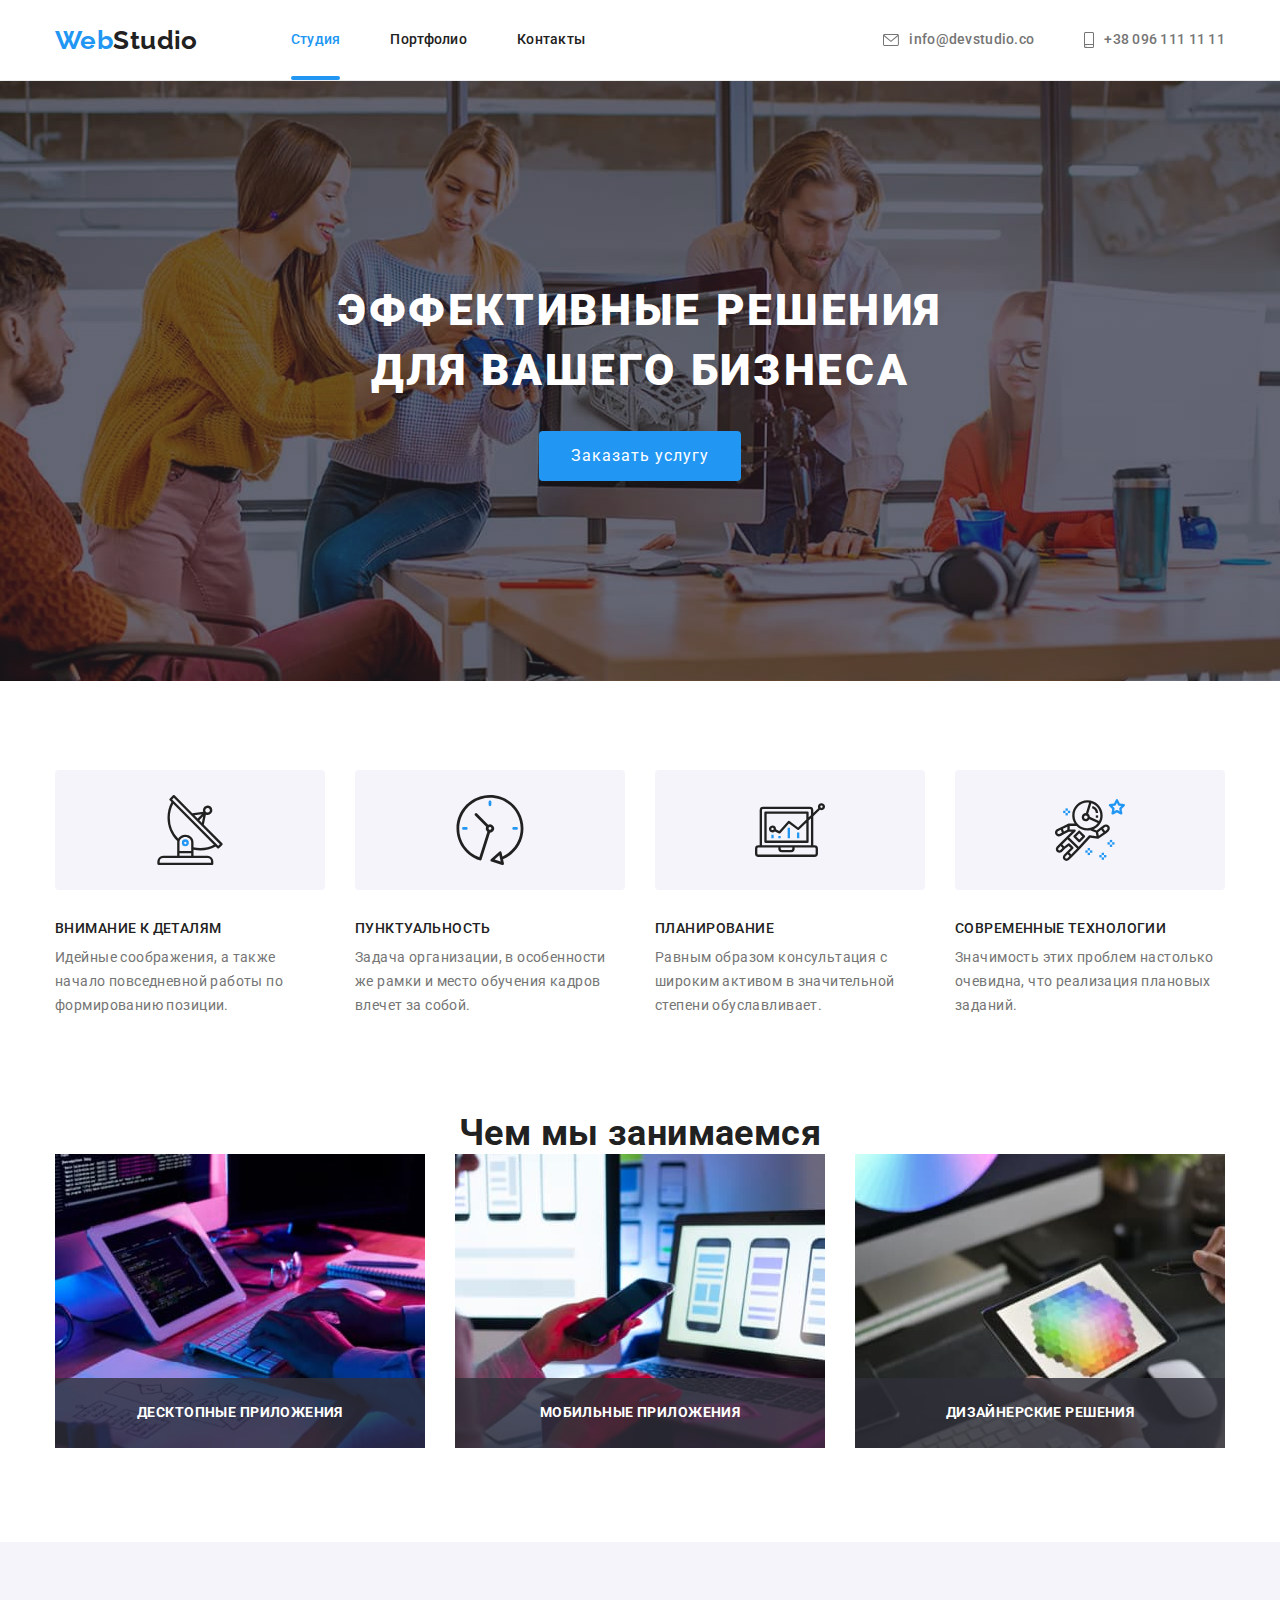
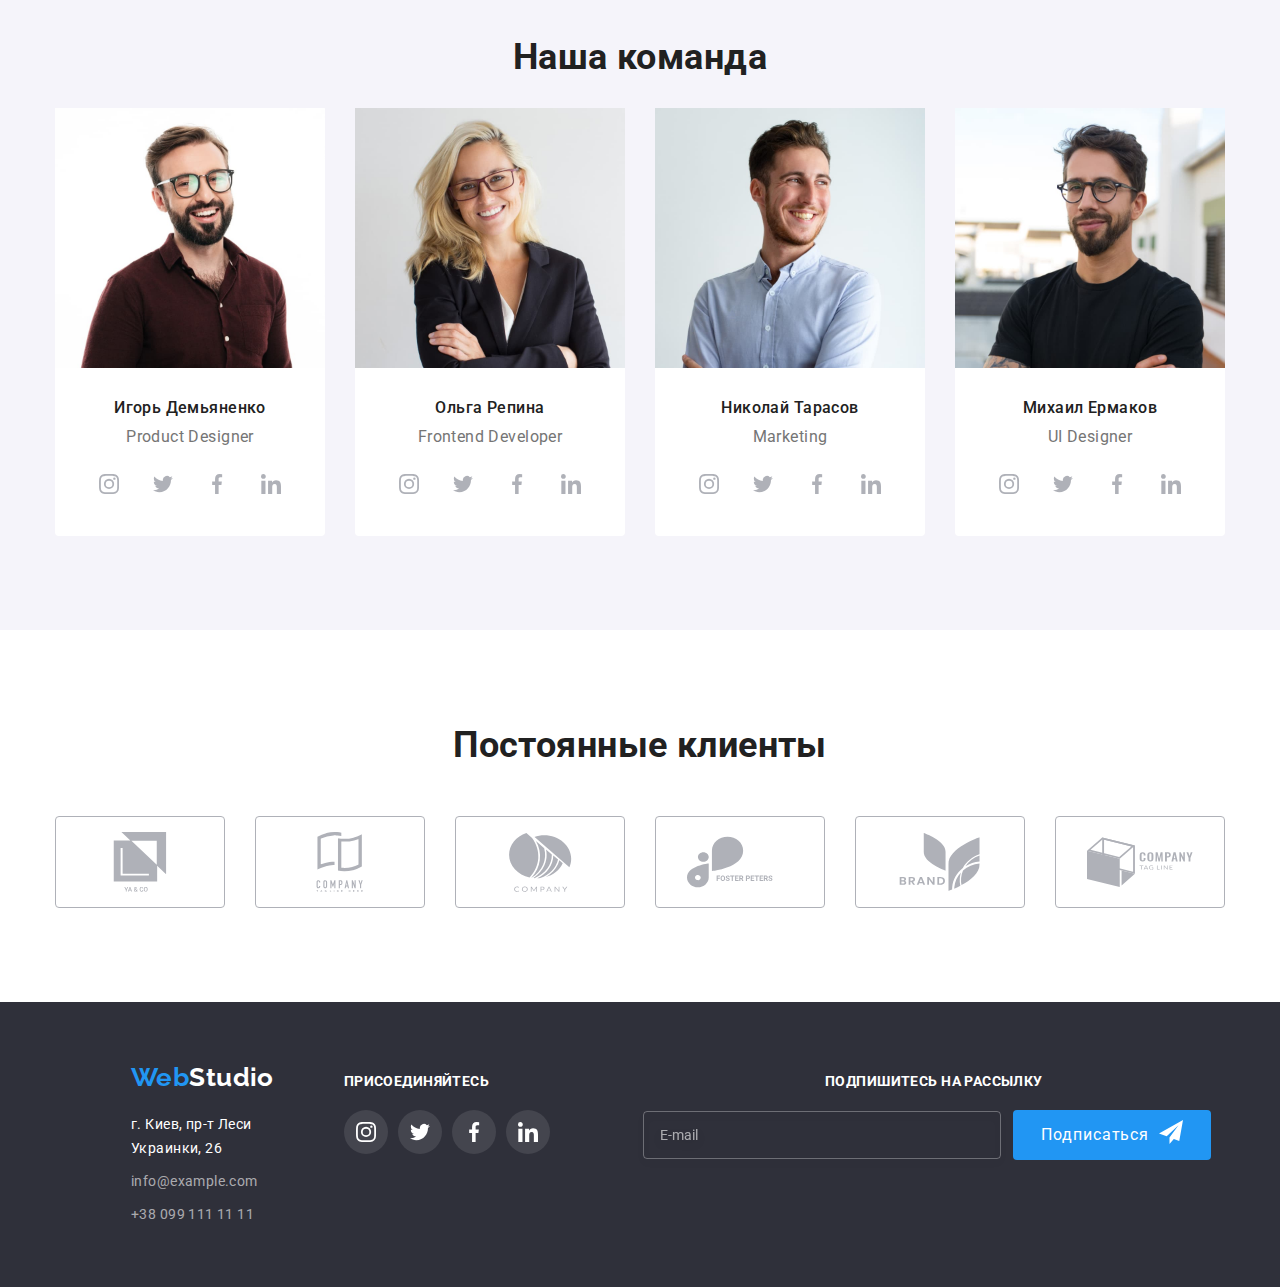
==== commit 32430933: "загружены картиники" ====
--- a/index.html
+++ b/index.html
@@ -47,7 +47,7 @@
             </svg>
           </button>
           <div class="menu-container" id="menu-container" data-menu>
-            <div class="mb-wraper">
+            
               <ul class="mb-nav list">
                 <li class="mb-nav__item">
                   <a class="mb-nav__link" href="./index.html">Студия</a>
@@ -85,7 +85,7 @@
                     <a class="mb-networks__link" href="#">LinkedIn</a>
                   </li>
                 </ul>         
-            </div>
+            
 			   
               
           </div>
@@ -306,7 +306,7 @@
           <ul class="team__list list">
             <li class="team__item">
               <div class="worker">
-                <img
+                <img class="team__img"
                   src="./images/team/product.jpg"
                   alt="фото product desinger "
                   width="270"
@@ -358,7 +358,7 @@
 
             <li class="team__item">
               <div class="worker">
-                <img
+                <img class="team__img"
                   src="./images/team/frontend.jpg"
                   alt="фото Frontend Developer"
                   width="270"
@@ -409,7 +409,7 @@
             </li>
             <li class="team__item">
               <div class="worker">
-                <img
+                <img class="team__img"
                   src="./images/team/marketing.jpg"
                   alt="фото Marketing"
                   width="270"
@@ -460,7 +460,7 @@
             </li>
             <li class="team__item">
               <div class="worker">
-                <img
+                <img class="team__img"
                   src="./images/team/ui.jpg"
                   alt="фото UI desinger"
                   width="270"
--- a/css/main.min.css
+++ b/css/main.min.css
@@ -1 +1 @@
-@import"https://fonts.googleapis.com/css2?family=Raleway:ital,wght@0,700;1,700&family=Roboto:wght@400;500;700;900&display=swap";.subscribe__btn,.form__btn,.hero__button{display:inline-block;border-radius:4px;border:none;cursor:pointer;letter-spacing:.06em;font-size:16px;line-height:1.87;background-color:#2196f3;color:#fff;transition:box-shadow 250ms cubic-bezier(0.4, 0, 0.2, 1)}.subscribe__btn:focus,.form__btn:focus,.hero__button:focus,.subscribe__btn:hover,.form__btn:hover,.hero__button:hover{box-shadow:0px 4px 4px rgba(0,0,0,.15)}.client__link,.network__link,.network,.skills__card{display:flex;align-items:center;justify-content:center}h1,h2,h3,p{margin:0;padding:0}img{display:block}a{text-decoration:none}.container{max-width:480px;padding-left:15px;padding-right:15px;margin:0 auto}@media screen and (min-width: 768px){.container{max-width:768px}}@media screen and (min-width: 1200px){.container{max-width:1200px}}.visually-hidden{position:absolute;white-space:nowrap;width:1px;height:1px;overflow:hidden;border:0;padding:0;clip:rect(0 0 0 0);-webkit-clip-path:inset(50%);clip-path:inset(50%);margin:-1px}.backdrop.is-hidden{opacity:0;pointer-events:none;visibility:hidden}.section{padding:60px 0}@media screen and (min-width: 1200px){.section{padding:94px 0}}.caption-section{color:#212121;font-weight:700;font-size:28px;line-height:1.18;text-align:center}@media screen and (min-width: 1200px){.caption-section{font-weight:700;font-size:36px;line-height:1.17;text-align:center}}.footer-title{text-transform:uppercase;color:#fff;line-height:1.14;font-weight:700}.list{list-style:none;margin:0;padding:0}.logo{display:block;color:#2196f3;font-family:Raleway,sans-serif;font-weight:700;font-size:24px;line-height:1.17}.logo--footer{margin-bottom:20px}@media screen and (min-width: 1200px){.logo{font-size:26px;line-height:1.19}}.logo__part{color:#212121}.logo__part--footer{color:#fff}.page-header{background-color:#fff;border-bottom:1px solid #ececec;position:relative}@media screen and (min-width: 768px){.page-header__container{display:flex;justify-content:center;align-items:center}}.nav{display:flex;justify-content:space-between;align-items:center}.nav__list{display:none}@media screen and (min-width: 768px){.nav{justify-content:center}.nav__list{display:flex;margin-left:88px}}@media screen and (min-width: 1200px){.nav__list{margin-left:93px}}.nav__item:not(:last-child){margin-right:50px}.nav__link{color:#212121;font-weight:500;font-size:14px;line-height:1.14;letter-spacing:.02em;display:block;padding-top:32px;padding-bottom:32px;transition:color 250ms cubic-bezier(0.4, 0, 0.2, 1)}.nav__link:hover,.nav__link:focus{color:#2196f3}@media screen and (min-width: 768px){.nav__link--current{position:relative;color:#2196f3}.nav__link--current::after{display:block;content:" ";width:100%;height:4px;background-color:#2196f3;border-radius:2px;position:absolute;bottom:0;left:0}}.contacts{display:none}@media screen and (min-width: 768px){.contacts{display:block;margin-left:84px}.contacts__item:not(:last-child){margin-bottom:10px}}@media screen and (min-width: 768px)and (min-width: 1200px){.contacts__item:not(:last-child){margin-bottom:0px}}@media screen and (min-width: 1200px){.contacts{margin-left:auto;margin-right:0px;display:flex}.contacts__item+.contacts__item{margin-left:50px}}.contacts__link{display:flex;align-items:center;color:#757575;font-weight:500;font-size:14px;line-height:1.14;letter-spacing:.02em;transition:color 250ms cubic-bezier(0.4, 0, 0.2, 1)}.contacts__link:hover,.contacts__link:focus{color:#2196f3}.contacts__icon{fill:currentColor;margin-right:10px}.hero{max-width:480px;margin-left:auto;margin-right:auto;padding-top:118px;padding-bottom:118px;background-color:#2f303a;background-image:linear-gradient(to right, rgba(47, 48, 58, 0.4), rgba(47, 48, 58, 0.4)),url(../images/overlay\ img.jpg);background-repeat:no-repeat;background-size:contain;background-position:center;text-align:center}@media screen and (min-width: 768px){.hero{max-width:768px}}@media screen and (min-width: 1200px){.hero{max-width:1600px;padding-top:200px;padding-bottom:200px}}.hero__title{color:#fff;font-weight:900;font-size:26px;line-height:1.61;text-transform:uppercase;letter-spacing:.06em;max-width:360px;margin:0 auto}@media screen and (min-width: 1200px){.hero__title{font-size:44px;line-height:1.36;max-width:696px}}.hero__button{margin-top:30px;padding:10px 32px}.skills{padding-bottom:60px}@media screen and (min-width: 768px){.skills__list{margin:-15px;display:flex;flex-wrap:wrap}}@media screen and (min-width: 1200px){.skills{padding-top:89px;padding-bottom:0px}.skills__list{margin:0px;flex-wrap:nowrap}}.skills__item{max-width:450px}@media screen and (min-width: 768px){.skills__item{max-width:calc((100% - 60px)/2);margin:15px}}@media screen and (min-width: 1200px){.skills__item{max-width:270px;margin:0px}}@media screen and (min-width: 1200px){.skills__item:not(:last-child){margin-right:30px;margin-bottom:0px}}.skills__card{max-width:450px;height:120px;margin-bottom:30px;background-color:#f5f4fa;border-radius:4px}.skills__title{color:#212121;font-weight:500;font-size:14px;line-height:1.17;text-transform:uppercase;text-align:center}@media screen and (min-width: 1200px){.skills__title{text-align:left}}.skills__text{width:100%;margin-top:10px}.work{display:none}@media screen and (min-width: 1200px){.work{display:block}}.work__list{display:flex;gap:30px}.work__item{position:relative}.work__text{font-weight:700;line-height:1.14;text-align:center;text-transform:uppercase;color:#fff;padding-top:27px;padding-bottom:27px;height:70px;width:100%;background-color:rgba(47,48,58,.8);position:absolute;bottom:0}.team{background-color:#f5f4fa}.team__list{margin-top:30px}@media screen and (min-width: 1200px){.team__list{display:flex;gap:30px}}.team__item:not(:last-child){margin-bottom:30px}@media screen and (min-width: 1200px){.team__item:not(:last-child){margin-bottom:0px}}.worker{background-color:#fff;border-radius:0px 0px 4px 4px;transition:box-shadow 250ms cubic-bezier(0.4, 0, 0.2, 1)}.worker:hover,.worker:focus{box-shadow:0px 1px 3px rgba(0,0,0,.12),0px 1px 1px rgba(0,0,0,.14),0px 2px 1px rgba(0,0,0,.2)}.worker__field{text-align:center;padding-top:30px;padding-bottom:30px}.worker__name{color:#212121;font-weight:500;font-size:16px;line-height:1.19}.worker__job{font-size:16px;line-height:1.19;margin-top:10px}.network{padding-left:32px;padding-right:32px;margin-top:16px}.network__item:not(:last-child){margin-right:10px}.network__link{width:44px;height:44px;border-radius:50px;background-color:#fff;color:#afb1b8;transition:background-color 250ms cubic-bezier(0.4, 0, 0.2, 1),color 250ms cubic-bezier(0.4, 0, 0.2, 1)}.network__link:hover,.network__link:focus{background-color:#2196f3;color:#fff}.network__icon{fill:currentColor}.client{display:flex;flex-wrap:wrap;margin-left:-15px;margin-right:-15px}@media screen and (min-width: 1200px){.client{flex-wrap:nowrap;margin-top:50px;margin-left:0px;margin-right:0px}}.client__item{width:calc((100% - 60px)/2);margin-top:30px;margin-left:15px;margin-right:15px}@media screen and (min-width: 768px){.client__item{width:calc((100% - 90px)/3)}}@media screen and (min-width: 1200px){.client__item{margin-top:0px;margin-left:0px;margin-right:0px}.client__item:not(:last-child){margin-right:30px}}.client__link{width:100%;height:92px;border:1px solid #afb1b8;border-radius:4px;color:#afb1b8;transition:border-color 250ms cubic-bezier(0.4, 0, 0.2, 1),color 250ms cubic-bezier(0.4, 0, 0.2, 1)}.client__link:hover,.client__link:focus{border-color:#2196f3;color:#2196f3}.client__icon{fill:currentColor}@media screen and (min-width: 768px){.filter{text-align:center}}@media screen and (min-width: 1200px){.filter{display:flex;align-items:center;justify-content:center;margin-bottom:50px}}.filter__item{display:inline-block}.filter__item:last-child{margin-top:15px;margin-bottom:40px}.filter__item:not(:last-child){margin-right:8px}@media screen and (min-width: 1200px){.filter__item{display:block}.filter__item:last-child{margin-top:0px;margin-bottom:0px}}.filter__btn{font-weight:500;font-size:16px;line-height:1.6;text-align:center;letter-spacing:.03em;color:#212121;background-color:#f5f4fa;border-radius:4px;cursor:pointer;border-color:#f5f4fa;border:none;padding:6px 22px;transition:color 250ms cubic-bezier(0.4, 0, 0.2, 1),background-color 250ms cubic-bezier(0.4, 0, 0.2, 1),border-color 250ms cubic-bezier(0.4, 0, 0.2, 1),box-shadow 250ms cubic-bezier(0.4, 0, 0.2, 1)}.filter__btn:hover,.filter__btn:focus{color:#fff;background-color:#2196f3;border-color:#2196f3;box-shadow:0px 3px 1px rgba(0,0,0,.1),0px 1px 2px rgba(0,0,0,.08),0px 2px 2px rgba(0,0,0,.12)}@media screen and (min-width: 768px){.project__list{display:flex;flex-wrap:wrap}}.project__item{max-width:450px;width:100%;transition:box-shadow 250ms cubic-bezier(0.4, 0, 0.2, 1)}@media screen and (min-width: 1200px){.project__item{margin-right:30px;margin-bottom:30px}.project__item:nth-child(3n){margin-right:0}.project__item:nth-last-child(-n+3){margin-bottom:0}}.project__link{display:block;transition:box-shadow 250ms cubic-bezier(0.4, 0, 0.2, 1)}.project__link:hover,.project__link:focus{box-shadow:0px 1px 1px rgba(0,0,0,.12),0px 4px 4px rgba(0,0,0,.06),1px 4px 6px rgba(0,0,0,.16)}.project__thumb{position:absolute;bottom:-1px;left:0;width:100%;height:100%;background-color:rgba(33,150,243,.9);transition:transform 250ms cubic-bezier(0.4, 0, 0.2, 1);transform:translateY(100%)}.project__link:hover .project__thumb,.project__link:focus .project__thumb{transform:translateY(0%)}.project__wraper{background-color:#fff;border-style:solid;border-color:#eee;border-top-width:0px;border-bottom:1px solid #eee;border-left:1px solid #eee;border-right:1px solid #eee;padding-top:20px;padding-bottom:20px;padding-left:24px}.project__overlay{position:relative;overflow:hidden}.project__description{font-size:18px;line-height:1.55;color:#fff;text-align:left;padding:63px 24px}.project__title{font-weight:700;font-size:18px;line-height:2;letter-spacing:.06em;color:#212121}.project__text{font-size:16px;line-height:1.87;letter-spacing:.03em;color:#757575;margin-top:4px}.backdrop{position:fixed;top:0;bottom:0;left:0;right:0;background-color:rgba(0,0,0,.2);opacity:1;transition:all 250ms cubic-bezier(0.4, 0, 0.2, 1);z-index:20;overflow-y:scroll}.backdrop.is-hidden .modal{transform:translate(-50%, -50%) scale(0.9)}.modal{transform:scale(1);max-width:450px;width:100%;max-height:100vh;background-color:#fff;box-shadow:0px 1px 3px rgba(0,0,0,.12),0px 1px 1px rgba(0,0,0,.14),0px 2px 1px rgba(0,0,0,.2);border-radius:4px;padding:40px;position:absolute;top:50%;left:50%;transform:translate(-50%, -50%) scale(1)}@media screen and (min-width: 1200px){.modal{max-width:528px;max-height:581px}}.modal__btn{display:flex;border-radius:50px;position:absolute;right:8px;top:8px;width:30px;height:30px;cursor:pointer;justify-content:center;align-items:center;border:1px solid rgba(0,0,0,.1);background-color:#fff;color:#000;transition:color 250ms cubic-bezier(0.4, 0, 0.2, 1)}.modal__btn:hover,.modal__btn:focus{color:#2196f3}.modal__icon{fill:currentColor}.form__title{font-weight:700;font-size:20px;line-height:1.15;text-align:center;color:#212121;margin-bottom:12px}.form__title::first-letter{text-transform:uppercase}.form__wrapper{display:flex;flex-direction:column}.form__wrapper:not(:last-child){margin-bottom:10px}.form__icon-wrapper{position:relative}.form__input{border:1px solid rgba(33,33,33,.2);border-radius:4px;height:40px;width:100%;padding-left:42px;outline:rgba(0,0,0,0);transition:border 250ms cubic-bezier(0.4, 0, 0.2, 1)}.form__input:focus{border:1px solid #2196f3}.form__icon{position:absolute;top:50%;left:12px;transform:translatey(-50%);fill:#000;transition:fill 250ms cubic-bezier(0.4, 0, 0.2, 1)}.form__input:focus~.form__icon{fill:#2196f3}.form__label{line-height:1.17;margin-bottom:4px;letter-spacing:.01em;font-size:12px;color:#757575}.form__textarea{border:1px solid rgba(33,33,33,.2);border-radius:4px;height:120px;width:100%;padding:12px 16px;resize:none;outline:rgba(0,0,0,0);transition:border 250ms cubic-bezier(0.4, 0, 0.2, 1)}.form__textarea:focus{border:1px solid #2196f3}.form__textarea::-moz-placeholder{color:rgba(117,117,117,.5)}.form__textarea:-ms-input-placeholder{color:rgba(117,117,117,.5)}.form__textarea::placeholder{color:rgba(117,117,117,.5)}.checkbox{display:flex;justify-content:center;margin-top:20px}.checkbox__icon{border:1.7px solid #000;border-radius:4px;margin-right:8px;transition:border 250ms cubic-bezier(0.4, 0, 0.2, 1)}.checkbox__input{position:absolute;width:1px;height:1px;margin:-1px;bottom:0;padding:0;clip:rect(0 0 0 0);overflow:hidden}.checkbox__input:checked+.checkbox__label .checkbox__icon{background-color:#2196f3;border:1.7px solid #2196f3}.checkbox__label{font-size:12px;line-height:1.7;display:flex;align-items:center;color:#757575}@media screen and (min-width: 1200px){.checkbox__label{font-size:14px}}.checkbox__link{text-decoration:underline;color:#2196f3}.form__btn{display:flex;font-weight:700;padding:10px 55px;margin-top:30px;margin-left:auto;margin-right:auto}.footer{background-color:#2f303a;padding-top:60px;padding-bottom:60px;font-style:normal}@media screen and (min-width: 768px){.footer__container{display:flex;flex-wrap:wrap}}@media screen and (min-width: 1200px){.footer__container{flex-wrap:nowrap;align-items:baseline}}.footer__item{text-align:center;margin-bottom:60px}@media screen and (min-width: 768px){.footer__item{margin-left:76px}}@media screen and (min-width: 1200px){.footer__item{margin-bottom:0px;margin-left:76px;text-align:left}}.address_list{font-style:normal;line-height:1.71;letter-spacing:.03em}.address__item{display:block}.address__item:not(:last-child){margin-bottom:8px}@media screen and (min-width: 768px){.address__item:not(:last-child){margin-bottom:9px}}.address__link{color:rgba(255,255,255,.6);transition:color 250ms cubic-bezier(0.4, 0, 0.2, 1);font-style:normal}.address__link:hover,.address__link:focus{color:#2196f3}.address__link--color{color:#fff}.join{display:flex;flex-direction:column;align-items:center;margin-bottom:60px}@media screen and (min-width: 768px){.join{margin-left:165px}}@media screen and (min-width: 1200px){.join{margin-left:70px;align-items:flex-start;margin-bottom:0px}}.social{display:flex;margin-top:20px}.social__items:not(:last-child){margin-right:10px}.social__link{display:flex;justify-content:center;align-items:center;width:44px;height:44px;border-radius:50px;background:rgba(255,255,255,.1);color:#fff;transition:background-color 250ms cubic-bezier(0.4, 0, 0.2, 1)}.social__link:hover,.social__link:focus{background-color:#2196f3}.social__icon{fill:currentColor}.subscribe{text-align:center}@media screen and (min-width: 768px){.subscribe{width:100%}}.subscribe__form{display:flex;flex-direction:column;align-items:center;margin-top:20px;width:100%}@media screen and (min-width: 1200px){.subscribe{margin-left:93px}.subscribe__form{flex-direction:row}}.subscribe__icon{margin-left:10px}.subscribe__input{border:1px solid rgba(255,255,255,.3);filter:drop-shadow(0px 4px 4px rgba(0, 0, 0, 0.15));border-radius:4px;width:inherit;margin-bottom:20px;padding-top:15px;padding-bottom:15px;padding-left:16px;background-color:inherit;color:#fff}.subscribe__input::-moz-placeholder{color:rgba(255,255,255,.6)}.subscribe__input:-ms-input-placeholder{color:rgba(255,255,255,.6)}.subscribe__input::placeholder{color:rgba(255,255,255,.6)}@media screen and (min-width: 768px){.subscribe__input{max-width:450px;width:100%}}@media screen and (min-width: 1200px){.subscribe__input{margin-bottom:0px;max-width:358px;width:100%}}.subscribe__btn{display:flex;border-radius:4px;padding:10px 28px}@media screen and (min-width: 1200px){.subscribe__btn{margin-left:12px}}.menu-container{display:none;position:fixed;top:0%;left:0;height:100vh;padding-left:40px;padding-bottom:48px;padding-top:48px;width:100%;background-color:#fff}.menu-container.is-open{display:block}@media screen and (min-width: 767px){.menu-container{display:none}}.nav__button{display:inline-flex;border:none;background-color:rgba(0,0,0,0);cursor:pointer;padding:0;padding-top:10px;padding-bottom:10px;z-index:2;color:#212121}.nav__button:active,.nav__button:focus{color:#2196f3}.nav__button .icon-cross{display:none}.nav__button .icon-menu,.nav__button .icon-cross{fill:currentColor}@media screen and (min-width: 767px){.nav__button{display:none}}.nav__button.is-open .icon-cross{display:block}.nav__button.is-open .icon-menu{display:none}.mb-wraper{display:flex;flex-direction:column;justify-content:space-between;height:100%}.mb-nav__link{color:#212121;font-weight:500;font-size:40px;line-height:1.175;letter-spacing:.02em;transition:color 250ms cubic-bezier(0.4, 0, 0.2, 1)}.mb-nav__link:hover,.mb-nav__link:focus{color:#2196f3}.mb-nav__item:not(:last-child){margin-bottom:30px}.mb-contacts__link{color:#757575;font-weight:500;font-size:34px;line-height:1.17;letter-spacing:.02em;transition:color 250ms cubic-bezier(0.4, 0, 0.2, 1)}.mb-contacts__link:hover,.mb-contacts__link:focus{color:#2196f3}.mb-networks{display:flex;margin-top:64px}.mb-networks__link{color:#757575;font-weight:500;font-size:18px;line-height:1.22;letter-spacing:.02em;transition:color 250ms cubic-bezier(0.4, 0, 0.2, 1)}.mb-networks__link:hover,.mb-networks__link:focus{color:#2196f3}.mb-contacts__item+.mb-contacts__item{margin-top:32px}.mb-networks__link{color:#2196f3}.mb-networks__item:not(:last-child){position:relative;margin-right:20px}.mb-networks__item:not(:last-child)::after{display:block;content:" ";width:1px;height:100%;background-color:#212121;border-radius:1px;position:absolute;bottom:0;right:-10px}body{background-color:#fff;font-family:Roboto,sans-serif;color:#757575;letter-spacing:.03em;font-size:14px;line-height:1.71}/*# sourceMappingURL=main.min.css.map */+@import"https://fonts.googleapis.com/css2?family=Raleway:ital,wght@0,700;1,700&family=Roboto:wght@400;500;700;900&display=swap";.subscribe__btn,.form__btn,.hero__button{display:inline-block;border-radius:4px;border:none;cursor:pointer;letter-spacing:.06em;font-size:16px;line-height:1.87;background-color:#2196f3;color:#fff;transition:box-shadow 250ms cubic-bezier(0.4, 0, 0.2, 1)}.subscribe__btn:focus,.form__btn:focus,.hero__button:focus,.subscribe__btn:hover,.form__btn:hover,.hero__button:hover{box-shadow:0px 4px 4px rgba(0,0,0,.15)}.client__link,.network__link,.network,.skills__card{display:flex;align-items:center;justify-content:center}h1,h2,h3,p{margin:0;padding:0}img{height:auto;max-width:100%;width:100%;display:block}a{text-decoration:none}.container{max-width:480px;padding-left:15px;padding-right:15px;margin:0 auto}@media screen and (min-width: 768px){.container{max-width:768px}}@media screen and (min-width: 1200px){.container{max-width:1200px}}.visually-hidden{position:absolute;white-space:nowrap;width:1px;height:1px;overflow:hidden;border:0;padding:0;clip:rect(0 0 0 0);-webkit-clip-path:inset(50%);clip-path:inset(50%);margin:-1px}.backdrop.is-hidden{opacity:0;pointer-events:none;visibility:hidden}.section{padding:60px 0}@media screen and (min-width: 1200px){.section{padding:94px 0}}.caption-section{color:#212121;font-weight:700;font-size:28px;line-height:1.18;text-align:center}@media screen and (min-width: 1200px){.caption-section{font-weight:700;font-size:36px;line-height:1.17;text-align:center}}.footer-title{text-transform:uppercase;color:#fff;line-height:1.14;font-weight:700}.list{list-style:none;margin:0;padding:0}.logo{display:block;color:#2196f3;font-family:Raleway,sans-serif;font-weight:700;font-size:24px;line-height:1.17}.logo--footer{margin-bottom:20px}@media screen and (min-width: 1200px){.logo{font-size:26px;line-height:1.19}}.logo__part{color:#212121}.logo__part--footer{color:#fff}.page-header{background-color:#fff;border-bottom:1px solid #ececec;position:relative}@media screen and (min-width: 768px){.page-header__container{display:flex;justify-content:center;align-items:center}}.nav{display:flex;justify-content:space-between;align-items:center}.nav__list{display:none}@media screen and (min-width: 768px){.nav{justify-content:center}.nav__list{display:flex;margin-left:88px}}@media screen and (min-width: 1200px){.nav__list{margin-left:93px}}.nav__item:not(:last-child){margin-right:50px}.nav__link{color:#212121;font-weight:500;font-size:14px;line-height:1.14;letter-spacing:.02em;display:block;padding-top:32px;padding-bottom:32px;transition:color 250ms cubic-bezier(0.4, 0, 0.2, 1)}.nav__link:hover,.nav__link:focus{color:#2196f3}@media screen and (min-width: 768px){.nav__link--current{position:relative;color:#2196f3}.nav__link--current::after{display:block;content:" ";width:100%;height:4px;background-color:#2196f3;border-radius:2px;position:absolute;bottom:0;left:0}}.contacts{display:none}@media screen and (min-width: 768px){.contacts{display:block;margin-left:84px}.contacts__item:not(:last-child){margin-bottom:10px}}@media screen and (min-width: 768px)and (min-width: 1200px){.contacts__item:not(:last-child){margin-bottom:0px}}@media screen and (min-width: 1200px){.contacts{margin-left:auto;margin-right:0px;display:flex}.contacts__item+.contacts__item{margin-left:50px}}.contacts__link{display:flex;align-items:center;color:#757575;font-weight:500;font-size:14px;line-height:1.14;letter-spacing:.02em;transition:color 250ms cubic-bezier(0.4, 0, 0.2, 1)}.contacts__link:hover,.contacts__link:focus{color:#2196f3}.contacts__icon{fill:currentColor;margin-right:10px}.hero{max-width:480px;margin-left:auto;margin-right:auto;padding-top:118px;padding-bottom:118px;background-color:#2f303a;background-image:linear-gradient(to right, rgba(47, 48, 58, 0.4), rgba(47, 48, 58, 0.4)),url(../images/headermob.jpg);background-repeat:no-repeat;background-size:cover;background-position:center;text-align:center}@media screen and (min-width: 768px){.hero{max-width:768px;background-image:linear-gradient(to right, rgba(47, 48, 58, 0.4), rgba(47, 48, 58, 0.4)),url(../../images/headertab.jpg)}}@media screen and (min-width: 1200px){.hero{background-image:linear-gradient(to right, rgba(47, 48, 58, 0.4), rgba(47, 48, 58, 0.4)),url(../images/headerdesk.jpg);padding-top:200px;padding-bottom:200px;max-width:1600px}}.hero__title{color:#fff;font-weight:900;font-size:26px;line-height:1.61;text-transform:uppercase;letter-spacing:.06em;max-width:360px;margin:0 auto}@media screen and (min-width: 1200px){.hero__title{font-size:44px;line-height:1.36;max-width:696px}}.hero__button{margin-top:30px;padding:10px 32px}.skills{padding-bottom:60px}@media screen and (min-width: 768px){.skills__list{margin:-15px;display:flex;flex-wrap:wrap}}@media screen and (min-width: 1200px){.skills{padding-top:89px;padding-bottom:0px}.skills__list{margin:0px;flex-wrap:nowrap}}.skills__item{max-width:450px}@media screen and (min-width: 768px){.skills__item{max-width:calc((100% - 60px)/2);margin:15px}}@media screen and (min-width: 1200px){.skills__item{max-width:270px;margin:0px}}@media screen and (min-width: 1200px){.skills__item:not(:last-child){margin-right:30px;margin-bottom:0px}}.skills__card{max-width:450px;height:120px;margin-bottom:30px;background-color:#f5f4fa;border-radius:4px}.skills__title{color:#212121;font-weight:500;font-size:14px;line-height:1.17;text-transform:uppercase;text-align:center}@media screen and (min-width: 1200px){.skills__title{text-align:left}}.skills__text{width:100%;margin-top:10px}.work{display:none}@media screen and (min-width: 1200px){.work{display:block}}.work__list{display:flex;gap:30px}.work__item{position:relative}.work__text{font-weight:700;line-height:1.14;text-align:center;text-transform:uppercase;color:#fff;padding-top:27px;padding-bottom:27px;height:70px;width:100%;background-color:rgba(47,48,58,.8);position:absolute;bottom:0}.team{background-color:#f5f4fa}.team__list{margin-top:30px}@media screen and (min-width: 768px){.team__list{display:flex;flex-wrap:wrap;gap:30px}}.team__item{max-width:450px}@media screen and (min-width: 768px){.team__item{width:calc((100% - 30px)/2)}}@media screen and (min-width: 1200px){.team__item{width:calc((100% - 90px)/4)}}.team__item:not(:last-child){margin-bottom:30px}@media screen and (min-width: 1200px){.team__item:not(:last-child){margin-bottom:0px}}.worker{background-color:#fff;border-radius:0px 0px 4px 4px;transition:box-shadow 250ms cubic-bezier(0.4, 0, 0.2, 1)}.worker:hover,.worker:focus{box-shadow:0px 1px 3px rgba(0,0,0,.12),0px 1px 1px rgba(0,0,0,.14),0px 2px 1px rgba(0,0,0,.2)}.worker__field{text-align:center;padding-top:30px;padding-bottom:30px}.worker__name{color:#212121;font-weight:500;font-size:16px;line-height:1.19}.worker__job{font-size:16px;line-height:1.19;margin-top:10px}.network{padding-left:32px;padding-right:32px;margin-top:16px}.network__item:not(:last-child){margin-right:10px}.network__link{width:44px;height:44px;border-radius:50px;background-color:#fff;color:#afb1b8;transition:background-color 250ms cubic-bezier(0.4, 0, 0.2, 1),color 250ms cubic-bezier(0.4, 0, 0.2, 1)}.network__link:hover,.network__link:focus{background-color:#2196f3;color:#fff}.network__icon{fill:currentColor}.client{display:flex;flex-wrap:wrap;margin-left:-15px;margin-right:-15px}@media screen and (min-width: 1200px){.client{flex-wrap:nowrap;margin-top:50px;margin-left:0px;margin-right:0px}}.client__item{width:calc((100% - 60px)/2);margin-top:30px;margin-left:15px;margin-right:15px}@media screen and (min-width: 768px){.client__item{width:calc((100% - 90px)/3)}}@media screen and (min-width: 1200px){.client__item{margin-top:0px;margin-left:0px;margin-right:0px}.client__item:not(:last-child){margin-right:30px}}.client__link{width:100%;height:92px;border:1px solid #afb1b8;border-radius:4px;color:#afb1b8;transition:border-color 250ms cubic-bezier(0.4, 0, 0.2, 1),color 250ms cubic-bezier(0.4, 0, 0.2, 1)}.client__link:hover,.client__link:focus{border-color:#2196f3;color:#2196f3}.client__icon{fill:currentColor}@media screen and (min-width: 768px){.filter{text-align:center;margin-bottom:15px}}@media screen and (min-width: 1200px){.filter{display:flex;align-items:center;justify-content:center;margin-bottom:50px}}.filter__item{display:inline-block}.filter__item:last-child{margin-top:15px;margin-bottom:40px}@media screen and (min-width: 768px){.filter__item:last-child{margin-top:0px;margin-bottom:0px}}.filter__item:not(:last-child){margin-right:8px}@media screen and (min-width: 1200px){.filter__item{display:block}.filter__item:last-child{margin-top:0px;margin-bottom:0px}}.filter__btn{font-weight:500;font-size:16px;line-height:1.6;text-align:center;letter-spacing:.03em;color:#212121;background-color:#f5f4fa;border-radius:4px;cursor:pointer;border-color:#f5f4fa;border:none;padding:6px 22px;transition:color 250ms cubic-bezier(0.4, 0, 0.2, 1),background-color 250ms cubic-bezier(0.4, 0, 0.2, 1),border-color 250ms cubic-bezier(0.4, 0, 0.2, 1),box-shadow 250ms cubic-bezier(0.4, 0, 0.2, 1)}.filter__btn:hover,.filter__btn:focus{color:#fff;background-color:#2196f3;border-color:#2196f3;box-shadow:0px 3px 1px rgba(0,0,0,.1),0px 1px 2px rgba(0,0,0,.08),0px 2px 2px rgba(0,0,0,.12)}@media screen and (min-width: 768px){.project__list{display:flex;flex-wrap:wrap;margin:-15px}}@media screen and (min-width: 1200px){.project__list{margin:0px}}.project__item{max-width:450px;transition:box-shadow 250ms cubic-bezier(0.4, 0, 0.2, 1)}@media screen and (min-width: 767px){.project__item{width:calc((100% - 60px)/2);margin:15px}}@media screen and (min-width: 1200px){.project__item{margin:0px 30px 30px 0px;width:calc((100% - 60px)/3)}.project__item:nth-child(3n){margin-right:0}.project__item:nth-last-child(-n+3){margin-bottom:0}}.project__link{display:block;transition:box-shadow 250ms cubic-bezier(0.4, 0, 0.2, 1)}.project__link:hover,.project__link:focus{box-shadow:0px 1px 1px rgba(0,0,0,.12),0px 4px 4px rgba(0,0,0,.06),1px 4px 6px rgba(0,0,0,.16)}.project__thumb{position:absolute;bottom:-1px;left:0;width:100%;height:100%;background-color:rgba(33,150,243,.9);transition:transform 250ms cubic-bezier(0.4, 0, 0.2, 1);transform:translateY(100%)}.project__link:hover .project__thumb,.project__link:focus .project__thumb{transform:translateY(0%)}.project__wraper{background-color:#fff;border-style:solid;border-color:#eee;border-top-width:0px;border-bottom:1px solid #eee;border-left:1px solid #eee;border-right:1px solid #eee;padding-top:20px;padding-bottom:20px;padding-left:24px}.project__overlay{position:relative;overflow:hidden}.project__description{font-size:18px;line-height:1.55;color:#fff;text-align:left;padding:63px 24px}.project__title{font-weight:700;font-size:18px;line-height:2;letter-spacing:.06em;color:#212121}.project__text{font-size:16px;line-height:1.87;letter-spacing:.03em;color:#757575;margin-top:4px}.backdrop{position:fixed;top:0;bottom:0;left:0;right:0;background-color:rgba(0,0,0,.2);opacity:1;transition:all 250ms cubic-bezier(0.4, 0, 0.2, 1);z-index:20;overflow-y:scroll}.backdrop.is-hidden .modal{transform:translate(-50%, -50%) scale(0.9)}.modal{transform:scale(1);max-width:450px;width:100%;max-height:100vh;background-color:#fff;box-shadow:0px 1px 3px rgba(0,0,0,.12),0px 1px 1px rgba(0,0,0,.14),0px 2px 1px rgba(0,0,0,.2);border-radius:4px;padding:40px;position:absolute;top:50%;left:50%;transform:translate(-50%, -50%) scale(1)}@media screen and (min-width: 1200px){.modal{max-width:528px;max-height:581px}}.modal__btn{display:flex;border-radius:50px;position:absolute;right:8px;top:8px;width:30px;height:30px;cursor:pointer;justify-content:center;align-items:center;border:1px solid rgba(0,0,0,.1);background-color:#fff;color:#000;transition:color 250ms cubic-bezier(0.4, 0, 0.2, 1)}.modal__btn:hover,.modal__btn:focus{color:#2196f3}.modal__icon{fill:currentColor}.form__title{font-weight:700;font-size:20px;line-height:1.15;text-align:center;color:#212121;margin-bottom:12px}.form__title::first-letter{text-transform:uppercase}.form__wrapper{display:flex;flex-direction:column}.form__wrapper:not(:last-child){margin-bottom:10px}.form__icon-wrapper{position:relative}.form__input{border:1px solid rgba(33,33,33,.2);border-radius:4px;height:40px;width:100%;padding-left:42px;outline:rgba(0,0,0,0);transition:border 250ms cubic-bezier(0.4, 0, 0.2, 1)}.form__input:focus{border:1px solid #2196f3}.form__icon{position:absolute;top:50%;left:12px;transform:translatey(-50%);fill:#000;transition:fill 250ms cubic-bezier(0.4, 0, 0.2, 1)}.form__input:focus~.form__icon{fill:#2196f3}.form__label{line-height:1.17;margin-bottom:4px;letter-spacing:.01em;font-size:12px;color:#757575}.form__textarea{border:1px solid rgba(33,33,33,.2);border-radius:4px;height:120px;width:100%;padding:12px 16px;resize:none;outline:rgba(0,0,0,0);transition:border 250ms cubic-bezier(0.4, 0, 0.2, 1)}.form__textarea:focus{border:1px solid #2196f3}.form__textarea::-moz-placeholder{color:rgba(117,117,117,.5)}.form__textarea:-ms-input-placeholder{color:rgba(117,117,117,.5)}.form__textarea::placeholder{color:rgba(117,117,117,.5)}.checkbox{display:flex;justify-content:center;margin-top:20px}.checkbox__icon{border:1.7px solid #000;border-radius:4px;margin-right:8px;transition:border 250ms cubic-bezier(0.4, 0, 0.2, 1)}.checkbox__input{position:absolute;width:1px;height:1px;margin:-1px;bottom:0;padding:0;clip:rect(0 0 0 0);overflow:hidden}.checkbox__input:checked+.checkbox__label .checkbox__icon{background-color:#2196f3;border:1.7px solid #2196f3}.checkbox__label{font-size:12px;line-height:1.7;display:flex;align-items:center;color:#757575}@media screen and (min-width: 1200px){.checkbox__label{font-size:14px}}.checkbox__link{text-decoration:underline;color:#2196f3}.form__btn{display:flex;font-weight:700;padding:10px 55px;margin-top:30px;margin-left:auto;margin-right:auto}.footer{background-color:#2f303a;padding-top:60px;padding-bottom:60px;font-style:normal}@media screen and (min-width: 768px){.footer__container{display:flex;flex-wrap:wrap}}@media screen and (min-width: 1200px){.footer__container{flex-wrap:nowrap;align-items:baseline}}.footer__item{text-align:center;margin-bottom:60px}@media screen and (min-width: 768px){.footer__item{margin-left:76px}}@media screen and (min-width: 1200px){.footer__item{margin-bottom:0px;margin-left:76px;text-align:left}}.address_list{font-style:normal;line-height:1.71;letter-spacing:.03em}.address__item{display:block}.address__item:not(:last-child){margin-bottom:8px}@media screen and (min-width: 768px){.address__item:not(:last-child){margin-bottom:9px}}.address__link{color:rgba(255,255,255,.6);transition:color 250ms cubic-bezier(0.4, 0, 0.2, 1);font-style:normal}.address__link:hover,.address__link:focus{color:#2196f3}.address__link--color{color:#fff}.join{display:flex;flex-direction:column;align-items:center;margin-bottom:60px}@media screen and (min-width: 768px){.join{margin-left:165px}}@media screen and (min-width: 1200px){.join{margin-left:70px;align-items:flex-start;margin-bottom:0px}}.social{display:flex;margin-top:20px}.social__items:not(:last-child){margin-right:10px}.social__link{display:flex;justify-content:center;align-items:center;width:44px;height:44px;border-radius:50px;background:rgba(255,255,255,.1);color:#fff;transition:background-color 250ms cubic-bezier(0.4, 0, 0.2, 1)}.social__link:hover,.social__link:focus{background-color:#2196f3}.social__icon{fill:currentColor}.subscribe{text-align:center}@media screen and (min-width: 768px){.subscribe{width:100%}}.subscribe__form{display:flex;flex-direction:column;align-items:center;margin-top:20px;width:100%}@media screen and (min-width: 1200px){.subscribe{margin-left:93px}.subscribe__form{flex-direction:row}}.subscribe__icon{margin-left:10px}.subscribe__input{border:1px solid rgba(255,255,255,.3);filter:drop-shadow(0px 4px 4px rgba(0, 0, 0, 0.15));border-radius:4px;width:inherit;margin-bottom:20px;padding-top:15px;padding-bottom:15px;padding-left:16px;background-color:inherit;color:#fff}.subscribe__input::-moz-placeholder{color:rgba(255,255,255,.6)}.subscribe__input:-ms-input-placeholder{color:rgba(255,255,255,.6)}.subscribe__input::placeholder{color:rgba(255,255,255,.6)}@media screen and (min-width: 768px){.subscribe__input{max-width:450px;width:100%}}@media screen and (min-width: 1200px){.subscribe__input{margin-bottom:0px;max-width:358px;width:100%}}.subscribe__btn{display:flex;border-radius:4px;padding:10px 28px}@media screen and (min-width: 1200px){.subscribe__btn{margin-left:12px}}.menu-container{display:none;position:fixed;top:0%;left:0;height:100vh;padding-left:40px;padding-bottom:48px;padding-top:48px;width:100%;background-color:#fff}.menu-container.is-open{display:flex;flex-direction:column}@media screen and (min-width: 767px){.menu-container{display:none}}.nav__button{display:inline-flex;border:none;background-color:rgba(0,0,0,0);cursor:pointer;padding:0;padding-top:10px;padding-bottom:10px;z-index:2;color:#212121}.nav__button:active,.nav__button:focus{color:#2196f3}.nav__button .icon-cross{display:none}.nav__button .icon-menu,.nav__button .icon-cross{fill:currentColor}@media screen and (min-width: 767px){.nav__button{display:none}}.nav__button.is-open .icon-cross{display:block}.nav__button.is-open .icon-menu{display:none}.mb-nav__link{color:#212121;font-weight:500;font-size:40px;line-height:1.175;letter-spacing:.02em;transition:color 250ms cubic-bezier(0.4, 0, 0.2, 1)}.mb-nav__link:hover,.mb-nav__link:focus{color:#2196f3}.mb-nav__item:not(:last-child){margin-bottom:32px}.mb-contacts{margin-top:20px;margin-bottom:64px}.mb-contacts__link{color:#757575;font-weight:500;font-size:34px;line-height:1.17;letter-spacing:.02em;transition:color 250ms cubic-bezier(0.4, 0, 0.2, 1)}.mb-contacts__link:hover,.mb-contacts__link:focus{color:#2196f3}.mb-networks{display:flex}.mb-networks__link{color:#757575;font-weight:500;font-size:18px;line-height:1.22;letter-spacing:.02em;transition:color 250ms cubic-bezier(0.4, 0, 0.2, 1)}.mb-networks__link:hover,.mb-networks__link:focus{color:#2196f3}.mb-contacts__item+.mb-contacts__item{margin-top:32px}.mb-networks__link{color:#2196f3}.mb-networks__item:not(:last-child){position:relative;margin-right:20px}.mb-networks__item:not(:last-child)::after{display:block;content:" ";width:1px;height:100%;background-color:#212121;border-radius:1px;position:absolute;bottom:0;right:-10px}body{background-color:#fff;font-family:Roboto,sans-serif;color:#757575;letter-spacing:.03em;font-size:14px;line-height:1.71}/*# sourceMappingURL=main.min.css.map */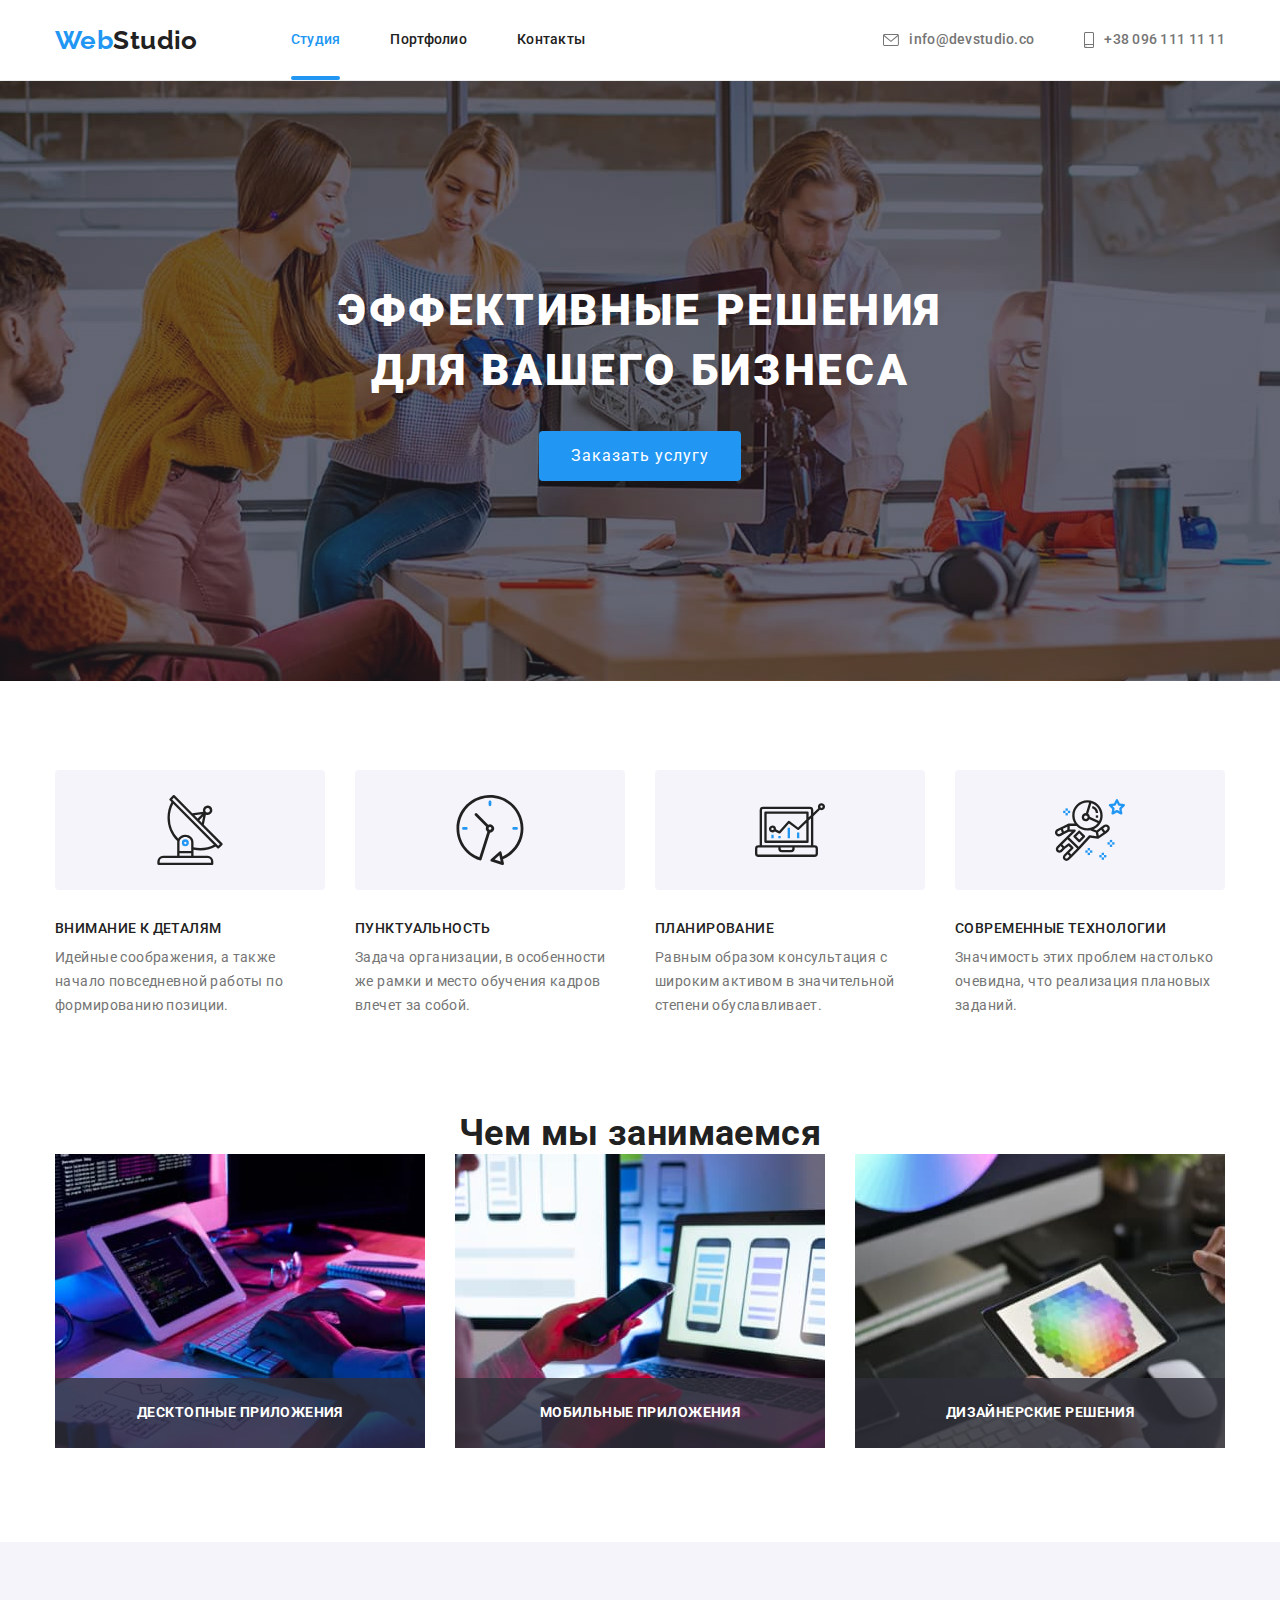
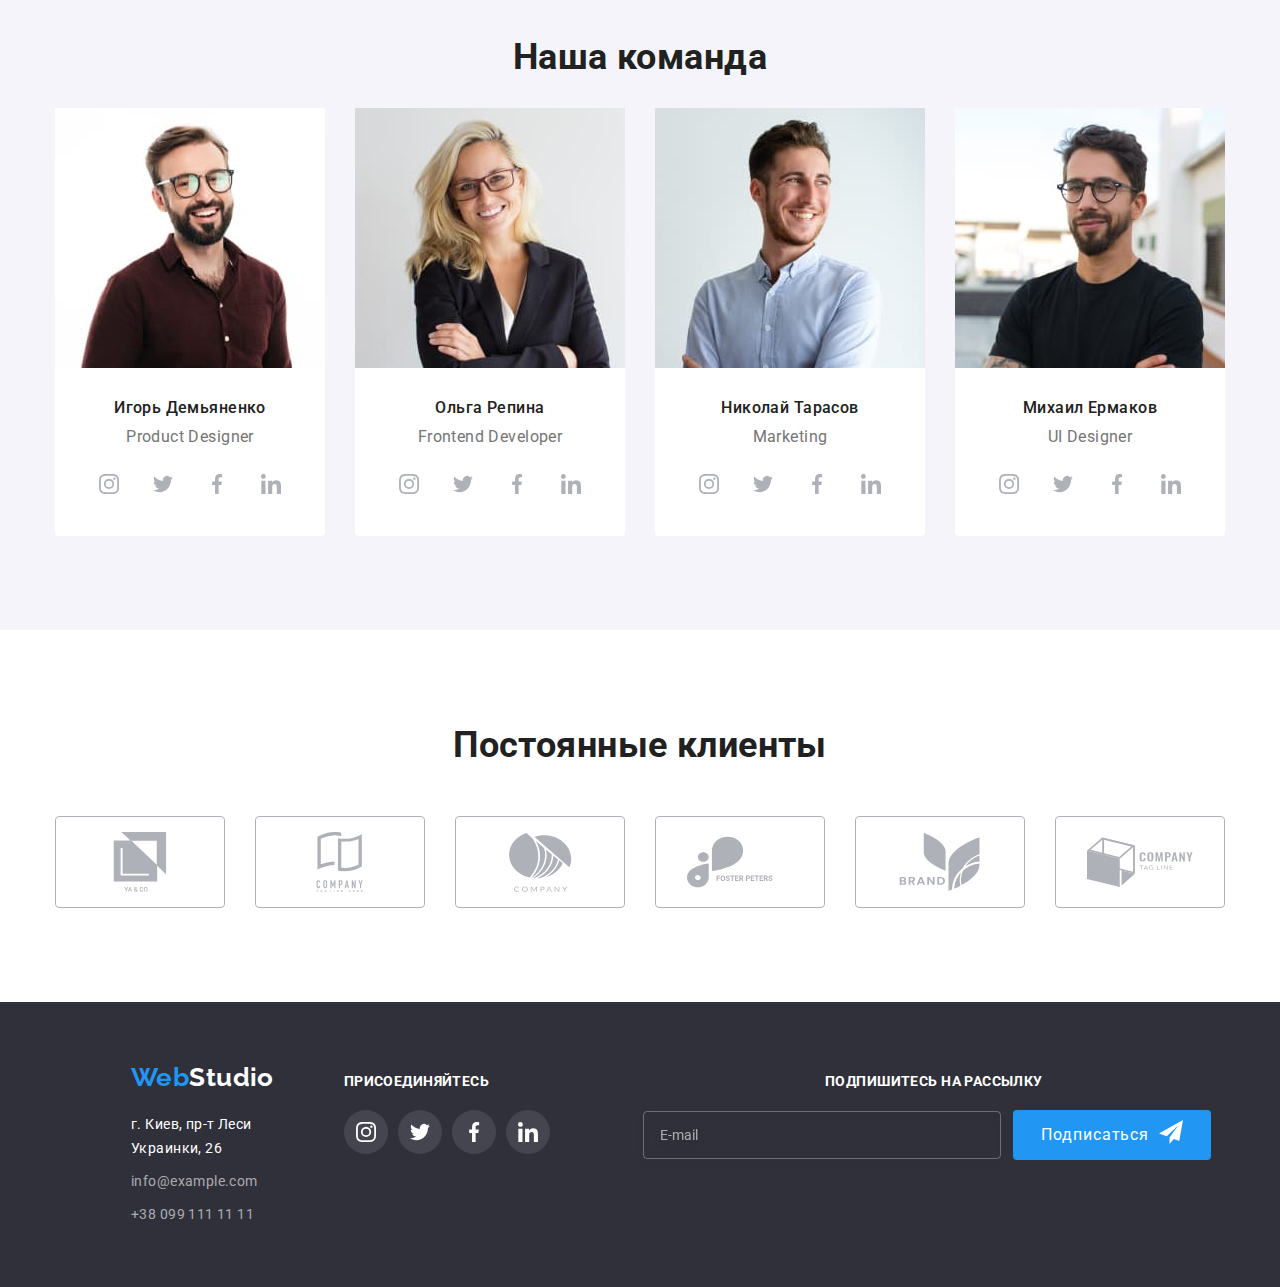
==== commit d20b011a: "виконано адаптування картинок" ====
--- a/index.html
+++ b/index.html
@@ -272,27 +272,49 @@
           <h2 class="caption-section">Чем мы занимаемся</h2>
           <ul class="work__list list">
             <li class="work__item">
-              <img
+             
+			  <picture>
+        <source 
+            srcset="./images/keyboard.jpg 1x, ./images/keyboard-2х.jpg 2x"
+            media="(min-width:1200px)">
+      
+         <img 
                 src="./images/keyboard.jpg"
                 alt="десктопные приложения"
                 width="370"
+				
               />
+      </picture>
+
               <p class="work__text">десктопные приложения</p>
             </li>
             <li class="work__item">
-              <img
+              <picture>
+			  <source 
+            srcset="./images/telephone.jpg 1x, ./images/telephone-2х.jpg 2x"
+            media="(min-width:1200px)">
+      
+          <img
                 src="./images/telephone.jpg"
                 alt="мобильные приложения"
                 width="370"
               />
+      </picture>
               <p class="work__text">мобильные приложения</p>
             </li>
             <li class="work__item">
-              <img
+             
+			   <picture>
+			  <source 
+            srcset="./images/planchet.jpg 1x, ./images/planchet-2х.jpg 2x"
+            media="(min-width:1200px)">
+      
+          <img
                 src="./images/planchet.jpg"
                 alt="дизайнерские решения"
                 width="370"
               />
+      </picture>
               <p class="work__text">дизайнерские решения</p>
             </li>
           </ul>
@@ -306,11 +328,24 @@
           <ul class="team__list list">
             <li class="team__item">
               <div class="worker">
-                <img class="team__img"
+               
+				<picture>
+        <source 
+		 srcset="./images/team/product.jpg 1x, ./images/team/product-2x.jpg 2x"
+         media="(min-width:1200px)">
+        <source 
+            srcset="./images/team/tablet/product.jpg 1x, ./images/team/tablet/product-2x.jpg 2x"
+            media="(min-width:768px)">
+        <source 
+           srcset="./images/team/mob/product.jpg 1x, ./images/team/mob/product-2x.jpg 2x"
+            media="(min-width:320px)">
+        <img class="team__img"
                   src="./images/team/product.jpg"
                   alt="фото product desinger "
                   width="270"
                 />
+      </picture>
+
                 <div class="worker__field">
                   <h3 class="worker__name">Игорь Демьяненко</h3>
                   <p class="worker__job">Product Designer</p>
@@ -358,11 +393,23 @@
 
             <li class="team__item">
               <div class="worker">
-                <img class="team__img"
+              
+						<picture>
+        <source 
+		 srcset="./images/team/frontend.jpg 1x, ./images/team/frontend-2x.jpg 2x"
+                   media="(min-width:1200px)">
+        <source 
+            srcset="./images/team/tablet/frontend.jpg 1x, ./images/team/tablet/frontend-2x.jpg 2x"
+            media="(min-width:768px)">
+        <source 
+                srcset="./images/team/mob/frontend.jpg 1x, ./images/team/mob/frontend-2x.jpg 2x"
+            media="(min-width:320px)">
+          <img class="team__img"
                   src="./images/team/frontend.jpg"
                   alt="фото Frontend Developer"
                   width="270"
                 />
+      </picture>
                 <div class="worker__field">
                   <h3 class="worker__name">Ольга Репина</h3>
                   <p class="worker__job">Frontend Developer</p>
@@ -409,11 +456,23 @@
             </li>
             <li class="team__item">
               <div class="worker">
-                <img class="team__img"
+            
+			<picture>
+        <source 
+		srcset="./images/team/marketing.jpg 1x, ./images/team/marketing-2x.jpg 2x"
+                   media="(min-width:1200px)">
+        <source 
+            srcset="./images/team/tablet/marketing.jpg 1x, ./images/team/tablet/marketing-2x.jpg 2x"
+            media="(min-width:768px)">
+        <source 
+          srcset="./images/team/mob/marketing.jpg 1x, ./images/team/mob/marketing-2x.jpg 2x"  
+            media="(min-width:320px)">
+             <img class="team__img"
                   src="./images/team/marketing.jpg"
                   alt="фото Marketing"
                   width="270"
                 />
+      </picture>
                 <div class="worker__field">
                   <h3 class="worker__name">Николай Тарасов</h3>
                   <p class="worker__job">Marketing</p>
@@ -460,11 +519,23 @@
             </li>
             <li class="team__item">
               <div class="worker">
-                <img class="team__img"
+              
+					<picture>
+        <source 
+		 srcset="./images/team/ui.jpg 1x, ./images/team/ui-2x.jpg 2x"
+         media="(min-width:1200px)">
+        <source 
+            srcset="./images/team/tablet/ui.jpg 1x, ./images/team/tablet/ui-2x.jpg 2x"
+            media="(min-width:768px)">
+        <source 
+            srcset="./images/team/mob/ui.jpg 1x, ./images/team/mob/ui-2x.jpg 2x"  
+            media="(min-width:320px)">
+              <img class="team__img"
                   src="./images/team/ui.jpg"
                   alt="фото UI desinger"
                   width="270"
                 />
+      </picture>
                 <div class="worker__field">
                   <h3 class="worker__name">Михаил Ермаков</h3>
                   <p class="worker__job">UI Designer</p>
--- a/css/main.min.css
+++ b/css/main.min.css
@@ -1 +1 @@
-@import"https://fonts.googleapis.com/css2?family=Raleway:ital,wght@0,700;1,700&family=Roboto:wght@400;500;700;900&display=swap";.subscribe__btn,.form__btn,.hero__button{display:inline-block;border-radius:4px;border:none;cursor:pointer;letter-spacing:.06em;font-size:16px;line-height:1.87;background-color:#2196f3;color:#fff;transition:box-shadow 250ms cubic-bezier(0.4, 0, 0.2, 1)}.subscribe__btn:focus,.form__btn:focus,.hero__button:focus,.subscribe__btn:hover,.form__btn:hover,.hero__button:hover{box-shadow:0px 4px 4px rgba(0,0,0,.15)}.client__link,.network__link,.network,.skills__card{display:flex;align-items:center;justify-content:center}h1,h2,h3,p{margin:0;padding:0}img{height:auto;max-width:100%;width:100%;display:block}a{text-decoration:none}.container{max-width:480px;padding-left:15px;padding-right:15px;margin:0 auto}@media screen and (min-width: 768px){.container{max-width:768px}}@media screen and (min-width: 1200px){.container{max-width:1200px}}.visually-hidden{position:absolute;white-space:nowrap;width:1px;height:1px;overflow:hidden;border:0;padding:0;clip:rect(0 0 0 0);-webkit-clip-path:inset(50%);clip-path:inset(50%);margin:-1px}.backdrop.is-hidden{opacity:0;pointer-events:none;visibility:hidden}.section{padding:60px 0}@media screen and (min-width: 1200px){.section{padding:94px 0}}.caption-section{color:#212121;font-weight:700;font-size:28px;line-height:1.18;text-align:center}@media screen and (min-width: 1200px){.caption-section{font-weight:700;font-size:36px;line-height:1.17;text-align:center}}.footer-title{text-transform:uppercase;color:#fff;line-height:1.14;font-weight:700}.list{list-style:none;margin:0;padding:0}.logo{display:block;color:#2196f3;font-family:Raleway,sans-serif;font-weight:700;font-size:24px;line-height:1.17}.logo--footer{margin-bottom:20px}@media screen and (min-width: 1200px){.logo{font-size:26px;line-height:1.19}}.logo__part{color:#212121}.logo__part--footer{color:#fff}.page-header{background-color:#fff;border-bottom:1px solid #ececec;position:relative}@media screen and (min-width: 768px){.page-header__container{display:flex;justify-content:center;align-items:center}}.nav{display:flex;justify-content:space-between;align-items:center}.nav__list{display:none}@media screen and (min-width: 768px){.nav{justify-content:center}.nav__list{display:flex;margin-left:88px}}@media screen and (min-width: 1200px){.nav__list{margin-left:93px}}.nav__item:not(:last-child){margin-right:50px}.nav__link{color:#212121;font-weight:500;font-size:14px;line-height:1.14;letter-spacing:.02em;display:block;padding-top:32px;padding-bottom:32px;transition:color 250ms cubic-bezier(0.4, 0, 0.2, 1)}.nav__link:hover,.nav__link:focus{color:#2196f3}@media screen and (min-width: 768px){.nav__link--current{position:relative;color:#2196f3}.nav__link--current::after{display:block;content:" ";width:100%;height:4px;background-color:#2196f3;border-radius:2px;position:absolute;bottom:0;left:0}}.contacts{display:none}@media screen and (min-width: 768px){.contacts{display:block;margin-left:84px}.contacts__item:not(:last-child){margin-bottom:10px}}@media screen and (min-width: 768px)and (min-width: 1200px){.contacts__item:not(:last-child){margin-bottom:0px}}@media screen and (min-width: 1200px){.contacts{margin-left:auto;margin-right:0px;display:flex}.contacts__item+.contacts__item{margin-left:50px}}.contacts__link{display:flex;align-items:center;color:#757575;font-weight:500;font-size:14px;line-height:1.14;letter-spacing:.02em;transition:color 250ms cubic-bezier(0.4, 0, 0.2, 1)}.contacts__link:hover,.contacts__link:focus{color:#2196f3}.contacts__icon{fill:currentColor;margin-right:10px}.hero{max-width:480px;margin-left:auto;margin-right:auto;padding-top:118px;padding-bottom:118px;background-color:#2f303a;background-image:linear-gradient(to right, rgba(47, 48, 58, 0.4), rgba(47, 48, 58, 0.4)),url(../images/headermob.jpg);background-repeat:no-repeat;background-size:cover;background-position:center;text-align:center}@media screen and (min-width: 768px){.hero{max-width:768px;background-image:linear-gradient(to right, rgba(47, 48, 58, 0.4), rgba(47, 48, 58, 0.4)),url(../../images/headertab.jpg)}}@media screen and (min-width: 1200px){.hero{background-image:linear-gradient(to right, rgba(47, 48, 58, 0.4), rgba(47, 48, 58, 0.4)),url(../images/headerdesk.jpg);padding-top:200px;padding-bottom:200px;max-width:1600px}}.hero__title{color:#fff;font-weight:900;font-size:26px;line-height:1.61;text-transform:uppercase;letter-spacing:.06em;max-width:360px;margin:0 auto}@media screen and (min-width: 1200px){.hero__title{font-size:44px;line-height:1.36;max-width:696px}}.hero__button{margin-top:30px;padding:10px 32px}.skills{padding-bottom:60px}@media screen and (min-width: 768px){.skills__list{margin:-15px;display:flex;flex-wrap:wrap}}@media screen and (min-width: 1200px){.skills{padding-top:89px;padding-bottom:0px}.skills__list{margin:0px;flex-wrap:nowrap}}.skills__item{max-width:450px}@media screen and (min-width: 768px){.skills__item{max-width:calc((100% - 60px)/2);margin:15px}}@media screen and (min-width: 1200px){.skills__item{max-width:270px;margin:0px}}@media screen and (min-width: 1200px){.skills__item:not(:last-child){margin-right:30px;margin-bottom:0px}}.skills__card{max-width:450px;height:120px;margin-bottom:30px;background-color:#f5f4fa;border-radius:4px}.skills__title{color:#212121;font-weight:500;font-size:14px;line-height:1.17;text-transform:uppercase;text-align:center}@media screen and (min-width: 1200px){.skills__title{text-align:left}}.skills__text{width:100%;margin-top:10px}.work{display:none}@media screen and (min-width: 1200px){.work{display:block}}.work__list{display:flex;gap:30px}.work__item{position:relative}.work__text{font-weight:700;line-height:1.14;text-align:center;text-transform:uppercase;color:#fff;padding-top:27px;padding-bottom:27px;height:70px;width:100%;background-color:rgba(47,48,58,.8);position:absolute;bottom:0}.team{background-color:#f5f4fa}.team__list{margin-top:30px}@media screen and (min-width: 768px){.team__list{display:flex;flex-wrap:wrap;gap:30px}}.team__item{max-width:450px}@media screen and (min-width: 768px){.team__item{width:calc((100% - 30px)/2)}}@media screen and (min-width: 1200px){.team__item{width:calc((100% - 90px)/4)}}.team__item:not(:last-child){margin-bottom:30px}@media screen and (min-width: 1200px){.team__item:not(:last-child){margin-bottom:0px}}.worker{background-color:#fff;border-radius:0px 0px 4px 4px;transition:box-shadow 250ms cubic-bezier(0.4, 0, 0.2, 1)}.worker:hover,.worker:focus{box-shadow:0px 1px 3px rgba(0,0,0,.12),0px 1px 1px rgba(0,0,0,.14),0px 2px 1px rgba(0,0,0,.2)}.worker__field{text-align:center;padding-top:30px;padding-bottom:30px}.worker__name{color:#212121;font-weight:500;font-size:16px;line-height:1.19}.worker__job{font-size:16px;line-height:1.19;margin-top:10px}.network{padding-left:32px;padding-right:32px;margin-top:16px}.network__item:not(:last-child){margin-right:10px}.network__link{width:44px;height:44px;border-radius:50px;background-color:#fff;color:#afb1b8;transition:background-color 250ms cubic-bezier(0.4, 0, 0.2, 1),color 250ms cubic-bezier(0.4, 0, 0.2, 1)}.network__link:hover,.network__link:focus{background-color:#2196f3;color:#fff}.network__icon{fill:currentColor}.client{display:flex;flex-wrap:wrap;margin-left:-15px;margin-right:-15px}@media screen and (min-width: 1200px){.client{flex-wrap:nowrap;margin-top:50px;margin-left:0px;margin-right:0px}}.client__item{width:calc((100% - 60px)/2);margin-top:30px;margin-left:15px;margin-right:15px}@media screen and (min-width: 768px){.client__item{width:calc((100% - 90px)/3)}}@media screen and (min-width: 1200px){.client__item{margin-top:0px;margin-left:0px;margin-right:0px}.client__item:not(:last-child){margin-right:30px}}.client__link{width:100%;height:92px;border:1px solid #afb1b8;border-radius:4px;color:#afb1b8;transition:border-color 250ms cubic-bezier(0.4, 0, 0.2, 1),color 250ms cubic-bezier(0.4, 0, 0.2, 1)}.client__link:hover,.client__link:focus{border-color:#2196f3;color:#2196f3}.client__icon{fill:currentColor}@media screen and (min-width: 768px){.filter{text-align:center;margin-bottom:15px}}@media screen and (min-width: 1200px){.filter{display:flex;align-items:center;justify-content:center;margin-bottom:50px}}.filter__item{display:inline-block}.filter__item:last-child{margin-top:15px;margin-bottom:40px}@media screen and (min-width: 768px){.filter__item:last-child{margin-top:0px;margin-bottom:0px}}.filter__item:not(:last-child){margin-right:8px}@media screen and (min-width: 1200px){.filter__item{display:block}.filter__item:last-child{margin-top:0px;margin-bottom:0px}}.filter__btn{font-weight:500;font-size:16px;line-height:1.6;text-align:center;letter-spacing:.03em;color:#212121;background-color:#f5f4fa;border-radius:4px;cursor:pointer;border-color:#f5f4fa;border:none;padding:6px 22px;transition:color 250ms cubic-bezier(0.4, 0, 0.2, 1),background-color 250ms cubic-bezier(0.4, 0, 0.2, 1),border-color 250ms cubic-bezier(0.4, 0, 0.2, 1),box-shadow 250ms cubic-bezier(0.4, 0, 0.2, 1)}.filter__btn:hover,.filter__btn:focus{color:#fff;background-color:#2196f3;border-color:#2196f3;box-shadow:0px 3px 1px rgba(0,0,0,.1),0px 1px 2px rgba(0,0,0,.08),0px 2px 2px rgba(0,0,0,.12)}@media screen and (min-width: 768px){.project__list{display:flex;flex-wrap:wrap;margin:-15px}}@media screen and (min-width: 1200px){.project__list{margin:0px}}.project__item{max-width:450px;transition:box-shadow 250ms cubic-bezier(0.4, 0, 0.2, 1)}@media screen and (min-width: 767px){.project__item{width:calc((100% - 60px)/2);margin:15px}}@media screen and (min-width: 1200px){.project__item{margin:0px 30px 30px 0px;width:calc((100% - 60px)/3)}.project__item:nth-child(3n){margin-right:0}.project__item:nth-last-child(-n+3){margin-bottom:0}}.project__link{display:block;transition:box-shadow 250ms cubic-bezier(0.4, 0, 0.2, 1)}.project__link:hover,.project__link:focus{box-shadow:0px 1px 1px rgba(0,0,0,.12),0px 4px 4px rgba(0,0,0,.06),1px 4px 6px rgba(0,0,0,.16)}.project__thumb{position:absolute;bottom:-1px;left:0;width:100%;height:100%;background-color:rgba(33,150,243,.9);transition:transform 250ms cubic-bezier(0.4, 0, 0.2, 1);transform:translateY(100%)}.project__link:hover .project__thumb,.project__link:focus .project__thumb{transform:translateY(0%)}.project__wraper{background-color:#fff;border-style:solid;border-color:#eee;border-top-width:0px;border-bottom:1px solid #eee;border-left:1px solid #eee;border-right:1px solid #eee;padding-top:20px;padding-bottom:20px;padding-left:24px}.project__overlay{position:relative;overflow:hidden}.project__description{font-size:18px;line-height:1.55;color:#fff;text-align:left;padding:63px 24px}.project__title{font-weight:700;font-size:18px;line-height:2;letter-spacing:.06em;color:#212121}.project__text{font-size:16px;line-height:1.87;letter-spacing:.03em;color:#757575;margin-top:4px}.backdrop{position:fixed;top:0;bottom:0;left:0;right:0;background-color:rgba(0,0,0,.2);opacity:1;transition:all 250ms cubic-bezier(0.4, 0, 0.2, 1);z-index:20;overflow-y:scroll}.backdrop.is-hidden .modal{transform:translate(-50%, -50%) scale(0.9)}.modal{transform:scale(1);max-width:450px;width:100%;max-height:100vh;background-color:#fff;box-shadow:0px 1px 3px rgba(0,0,0,.12),0px 1px 1px rgba(0,0,0,.14),0px 2px 1px rgba(0,0,0,.2);border-radius:4px;padding:40px;position:absolute;top:50%;left:50%;transform:translate(-50%, -50%) scale(1)}@media screen and (min-width: 1200px){.modal{max-width:528px;max-height:581px}}.modal__btn{display:flex;border-radius:50px;position:absolute;right:8px;top:8px;width:30px;height:30px;cursor:pointer;justify-content:center;align-items:center;border:1px solid rgba(0,0,0,.1);background-color:#fff;color:#000;transition:color 250ms cubic-bezier(0.4, 0, 0.2, 1)}.modal__btn:hover,.modal__btn:focus{color:#2196f3}.modal__icon{fill:currentColor}.form__title{font-weight:700;font-size:20px;line-height:1.15;text-align:center;color:#212121;margin-bottom:12px}.form__title::first-letter{text-transform:uppercase}.form__wrapper{display:flex;flex-direction:column}.form__wrapper:not(:last-child){margin-bottom:10px}.form__icon-wrapper{position:relative}.form__input{border:1px solid rgba(33,33,33,.2);border-radius:4px;height:40px;width:100%;padding-left:42px;outline:rgba(0,0,0,0);transition:border 250ms cubic-bezier(0.4, 0, 0.2, 1)}.form__input:focus{border:1px solid #2196f3}.form__icon{position:absolute;top:50%;left:12px;transform:translatey(-50%);fill:#000;transition:fill 250ms cubic-bezier(0.4, 0, 0.2, 1)}.form__input:focus~.form__icon{fill:#2196f3}.form__label{line-height:1.17;margin-bottom:4px;letter-spacing:.01em;font-size:12px;color:#757575}.form__textarea{border:1px solid rgba(33,33,33,.2);border-radius:4px;height:120px;width:100%;padding:12px 16px;resize:none;outline:rgba(0,0,0,0);transition:border 250ms cubic-bezier(0.4, 0, 0.2, 1)}.form__textarea:focus{border:1px solid #2196f3}.form__textarea::-moz-placeholder{color:rgba(117,117,117,.5)}.form__textarea:-ms-input-placeholder{color:rgba(117,117,117,.5)}.form__textarea::placeholder{color:rgba(117,117,117,.5)}.checkbox{display:flex;justify-content:center;margin-top:20px}.checkbox__icon{border:1.7px solid #000;border-radius:4px;margin-right:8px;transition:border 250ms cubic-bezier(0.4, 0, 0.2, 1)}.checkbox__input{position:absolute;width:1px;height:1px;margin:-1px;bottom:0;padding:0;clip:rect(0 0 0 0);overflow:hidden}.checkbox__input:checked+.checkbox__label .checkbox__icon{background-color:#2196f3;border:1.7px solid #2196f3}.checkbox__label{font-size:12px;line-height:1.7;display:flex;align-items:center;color:#757575}@media screen and (min-width: 1200px){.checkbox__label{font-size:14px}}.checkbox__link{text-decoration:underline;color:#2196f3}.form__btn{display:flex;font-weight:700;padding:10px 55px;margin-top:30px;margin-left:auto;margin-right:auto}.footer{background-color:#2f303a;padding-top:60px;padding-bottom:60px;font-style:normal}@media screen and (min-width: 768px){.footer__container{display:flex;flex-wrap:wrap}}@media screen and (min-width: 1200px){.footer__container{flex-wrap:nowrap;align-items:baseline}}.footer__item{text-align:center;margin-bottom:60px}@media screen and (min-width: 768px){.footer__item{margin-left:76px}}@media screen and (min-width: 1200px){.footer__item{margin-bottom:0px;margin-left:76px;text-align:left}}.address_list{font-style:normal;line-height:1.71;letter-spacing:.03em}.address__item{display:block}.address__item:not(:last-child){margin-bottom:8px}@media screen and (min-width: 768px){.address__item:not(:last-child){margin-bottom:9px}}.address__link{color:rgba(255,255,255,.6);transition:color 250ms cubic-bezier(0.4, 0, 0.2, 1);font-style:normal}.address__link:hover,.address__link:focus{color:#2196f3}.address__link--color{color:#fff}.join{display:flex;flex-direction:column;align-items:center;margin-bottom:60px}@media screen and (min-width: 768px){.join{margin-left:165px}}@media screen and (min-width: 1200px){.join{margin-left:70px;align-items:flex-start;margin-bottom:0px}}.social{display:flex;margin-top:20px}.social__items:not(:last-child){margin-right:10px}.social__link{display:flex;justify-content:center;align-items:center;width:44px;height:44px;border-radius:50px;background:rgba(255,255,255,.1);color:#fff;transition:background-color 250ms cubic-bezier(0.4, 0, 0.2, 1)}.social__link:hover,.social__link:focus{background-color:#2196f3}.social__icon{fill:currentColor}.subscribe{text-align:center}@media screen and (min-width: 768px){.subscribe{width:100%}}.subscribe__form{display:flex;flex-direction:column;align-items:center;margin-top:20px;width:100%}@media screen and (min-width: 1200px){.subscribe{margin-left:93px}.subscribe__form{flex-direction:row}}.subscribe__icon{margin-left:10px}.subscribe__input{border:1px solid rgba(255,255,255,.3);filter:drop-shadow(0px 4px 4px rgba(0, 0, 0, 0.15));border-radius:4px;width:inherit;margin-bottom:20px;padding-top:15px;padding-bottom:15px;padding-left:16px;background-color:inherit;color:#fff}.subscribe__input::-moz-placeholder{color:rgba(255,255,255,.6)}.subscribe__input:-ms-input-placeholder{color:rgba(255,255,255,.6)}.subscribe__input::placeholder{color:rgba(255,255,255,.6)}@media screen and (min-width: 768px){.subscribe__input{max-width:450px;width:100%}}@media screen and (min-width: 1200px){.subscribe__input{margin-bottom:0px;max-width:358px;width:100%}}.subscribe__btn{display:flex;border-radius:4px;padding:10px 28px}@media screen and (min-width: 1200px){.subscribe__btn{margin-left:12px}}.menu-container{display:none;position:fixed;top:0%;left:0;height:100vh;padding-left:40px;padding-bottom:48px;padding-top:48px;width:100%;background-color:#fff}.menu-container.is-open{display:flex;flex-direction:column}@media screen and (min-width: 767px){.menu-container{display:none}}.nav__button{display:inline-flex;border:none;background-color:rgba(0,0,0,0);cursor:pointer;padding:0;padding-top:10px;padding-bottom:10px;z-index:2;color:#212121}.nav__button:active,.nav__button:focus{color:#2196f3}.nav__button .icon-cross{display:none}.nav__button .icon-menu,.nav__button .icon-cross{fill:currentColor}@media screen and (min-width: 767px){.nav__button{display:none}}.nav__button.is-open .icon-cross{display:block}.nav__button.is-open .icon-menu{display:none}.mb-nav__link{color:#212121;font-weight:500;font-size:40px;line-height:1.175;letter-spacing:.02em;transition:color 250ms cubic-bezier(0.4, 0, 0.2, 1)}.mb-nav__link:hover,.mb-nav__link:focus{color:#2196f3}.mb-nav__item:not(:last-child){margin-bottom:32px}.mb-contacts{margin-top:20px;margin-bottom:64px}.mb-contacts__link{color:#757575;font-weight:500;font-size:34px;line-height:1.17;letter-spacing:.02em;transition:color 250ms cubic-bezier(0.4, 0, 0.2, 1)}.mb-contacts__link:hover,.mb-contacts__link:focus{color:#2196f3}.mb-networks{display:flex}.mb-networks__link{color:#757575;font-weight:500;font-size:18px;line-height:1.22;letter-spacing:.02em;transition:color 250ms cubic-bezier(0.4, 0, 0.2, 1)}.mb-networks__link:hover,.mb-networks__link:focus{color:#2196f3}.mb-contacts__item+.mb-contacts__item{margin-top:32px}.mb-networks__link{color:#2196f3}.mb-networks__item:not(:last-child){position:relative;margin-right:20px}.mb-networks__item:not(:last-child)::after{display:block;content:" ";width:1px;height:100%;background-color:#212121;border-radius:1px;position:absolute;bottom:0;right:-10px}body{background-color:#fff;font-family:Roboto,sans-serif;color:#757575;letter-spacing:.03em;font-size:14px;line-height:1.71}/*# sourceMappingURL=main.min.css.map */+@import"https://fonts.googleapis.com/css2?family=Raleway:ital,wght@0,700;1,700&family=Roboto:wght@400;500;700;900&display=swap";.subscribe__btn,.form__btn,.hero__button{display:inline-block;border-radius:4px;border:none;cursor:pointer;letter-spacing:.06em;font-size:16px;line-height:1.87;background-color:#2196f3;color:#fff;transition:box-shadow 250ms cubic-bezier(0.4, 0, 0.2, 1)}.subscribe__btn:focus,.form__btn:focus,.hero__button:focus,.subscribe__btn:hover,.form__btn:hover,.hero__button:hover{box-shadow:0px 4px 4px rgba(0,0,0,.15)}.client__link,.network__link,.network,.skills__card{display:flex;align-items:center;justify-content:center}h1,h2,h3,p{margin:0;padding:0}img{height:auto;max-width:100%;width:100%;display:block}a{text-decoration:none}.container{max-width:480px;padding-left:15px;padding-right:15px;margin:0 auto}@media screen and (min-width: 768px){.container{max-width:768px}}@media screen and (min-width: 1200px){.container{max-width:1200px}}.visually-hidden{position:absolute;white-space:nowrap;width:1px;height:1px;overflow:hidden;border:0;padding:0;clip:rect(0 0 0 0);-webkit-clip-path:inset(50%);clip-path:inset(50%);margin:-1px}.backdrop.is-hidden{opacity:0;pointer-events:none;visibility:hidden}.section{padding:60px 0}@media screen and (min-width: 1200px){.section{padding:94px 0}}.caption-section{color:#212121;font-weight:700;font-size:28px;line-height:1.18;text-align:center}@media screen and (min-width: 1200px){.caption-section{font-weight:700;font-size:36px;line-height:1.17;text-align:center}}.footer-title{text-transform:uppercase;color:#fff;line-height:1.14;font-weight:700}.list{list-style:none;margin:0;padding:0}.logo{display:block;color:#2196f3;font-family:Raleway,sans-serif;font-weight:700;font-size:24px;line-height:1.17}.logo--footer{margin-bottom:20px}@media screen and (min-width: 1200px){.logo{font-size:26px;line-height:1.19}}.logo__part{color:#212121}.logo__part--footer{color:#fff}.page-header{background-color:#fff;border-bottom:1px solid #ececec;position:relative}@media screen and (min-width: 768px){.page-header__container{display:flex;justify-content:center;align-items:center}}.nav{display:flex;justify-content:space-between;align-items:center}.nav__list{display:none}@media screen and (min-width: 768px){.nav{justify-content:center}.nav__list{display:flex;margin-left:88px}}@media screen and (min-width: 1200px){.nav__list{margin-left:93px}}.nav__item:not(:last-child){margin-right:50px}.nav__link{color:#212121;font-weight:500;font-size:14px;line-height:1.14;letter-spacing:.02em;display:block;padding-top:32px;padding-bottom:32px;transition:color 250ms cubic-bezier(0.4, 0, 0.2, 1)}.nav__link:hover,.nav__link:focus{color:#2196f3}@media screen and (min-width: 768px){.nav__link--current{position:relative;color:#2196f3}.nav__link--current::after{display:block;content:" ";width:100%;height:4px;background-color:#2196f3;border-radius:2px;position:absolute;bottom:0;left:0}}.contacts{display:none}@media screen and (min-width: 768px){.contacts{display:block;margin-left:84px}.contacts__item:not(:last-child){margin-bottom:10px}}@media screen and (min-width: 768px)and (min-width: 1200px){.contacts__item:not(:last-child){margin-bottom:0px}}@media screen and (min-width: 1200px){.contacts{margin-left:auto;margin-right:0px;display:flex}.contacts__item+.contacts__item{margin-left:50px}}.contacts__link{display:flex;align-items:center;color:#757575;font-weight:500;font-size:14px;line-height:1.14;letter-spacing:.02em;transition:color 250ms cubic-bezier(0.4, 0, 0.2, 1)}.contacts__link:hover,.contacts__link:focus{color:#2196f3}.contacts__icon{fill:currentColor;margin-right:10px}.hero{max-width:480px;margin-left:auto;margin-right:auto;padding-top:118px;padding-bottom:118px;background-color:#2f303a;background-image:linear-gradient(to right, rgba(47, 48, 58, 0.4), rgba(47, 48, 58, 0.4)),url(../images/headermob.jpg);background-repeat:no-repeat;background-size:cover;background-position:center;text-align:center}@media(min-device-pixel-ratio: 2),(-webkit-min-device-pixel-ratio: 2),(min-resolution: 192dpi),(min-resolution: 2dppx){.hero{background-image:linear-gradient(to right, rgba(47, 48, 58, 0.4), rgba(47, 48, 58, 0.4)),url(../images/headermob-2x.jpg)}}@media screen and (min-width: 768px){.hero{max-width:768px;background-image:linear-gradient(to right, rgba(47, 48, 58, 0.4), rgba(47, 48, 58, 0.4)),url(../images/headertab.jpg)}}@media screen and (min-width: 768px)and (min-device-pixel-ratio: 2),screen and (min-width: 768px)and (-webkit-min-device-pixel-ratio: 2),screen and (min-width: 768px)and (min-resolution: 192dpi),screen and (min-width: 768px)and (min-resolution: 2dppx){.hero{background-image:linear-gradient(to right, rgba(47, 48, 58, 0.4), rgba(47, 48, 58, 0.4)),url(../images/headertab-2x.jpg)}}@media screen and (min-width: 1200px){.hero{background-image:linear-gradient(to right, rgba(47, 48, 58, 0.4), rgba(47, 48, 58, 0.4)),url(../images/headerdesk.jpg);padding-top:200px;padding-bottom:200px;max-width:1600px}}@media screen and (min-width: 1200px)and (min-device-pixel-ratio: 2),screen and (min-width: 1200px)and (-webkit-min-device-pixel-ratio: 2),screen and (min-width: 1200px)and (min-resolution: 192dpi),screen and (min-width: 1200px)and (min-resolution: 2dppx){.hero{background-image:linear-gradient(to right, rgba(47, 48, 58, 0.4), rgba(47, 48, 58, 0.4)),url(../images/headerdesk\ 2x.jpg)}}.hero__title{color:#fff;font-weight:900;font-size:26px;line-height:1.61;text-transform:uppercase;letter-spacing:.06em;max-width:360px;margin:0 auto}@media screen and (min-width: 1200px){.hero__title{font-size:44px;line-height:1.36;max-width:696px}}.hero__button{margin-top:30px;padding:10px 32px}.skills{padding-bottom:60px}@media screen and (min-width: 768px){.skills__list{margin:-15px;display:flex;flex-wrap:wrap}}@media screen and (min-width: 1200px){.skills{padding-top:89px;padding-bottom:0px}.skills__list{margin:0px;flex-wrap:nowrap}}.skills__item{max-width:450px}@media screen and (min-width: 768px){.skills__item{max-width:calc((100% - 60px)/2);margin:15px}}@media screen and (min-width: 1200px){.skills__item{max-width:270px;margin:0px}}@media screen and (min-width: 1200px){.skills__item:not(:last-child){margin-right:30px;margin-bottom:0px}}.skills__card{max-width:450px;height:120px;margin-bottom:30px;background-color:#f5f4fa;border-radius:4px}.skills__title{color:#212121;font-weight:500;font-size:14px;line-height:1.17;text-transform:uppercase;text-align:center}@media screen and (min-width: 1200px){.skills__title{text-align:left}}.skills__text{width:100%;margin-top:10px}.work{display:none}@media screen and (min-width: 1200px){.work{display:block}}.work__list{display:flex;gap:30px}.work__item{position:relative}.work__text{font-weight:700;line-height:1.14;text-align:center;text-transform:uppercase;color:#fff;padding-top:27px;padding-bottom:27px;height:70px;width:100%;background-color:rgba(47,48,58,.8);position:absolute;bottom:0}.team{background-color:#f5f4fa}.team__list{margin-top:30px}@media screen and (min-width: 768px){.team__list{display:flex;flex-wrap:wrap;gap:30px}}.team__item{max-width:450px}@media screen and (min-width: 768px){.team__item{width:calc((100% - 30px)/2)}}@media screen and (min-width: 1200px){.team__item{width:calc((100% - 90px)/4)}}.team__item:not(:last-child){margin-bottom:30px}@media screen and (min-width: 1200px){.team__item:not(:last-child){margin-bottom:0px}}.worker{background-color:#fff;border-radius:0px 0px 4px 4px;transition:box-shadow 250ms cubic-bezier(0.4, 0, 0.2, 1)}.worker:hover,.worker:focus{box-shadow:0px 1px 3px rgba(0,0,0,.12),0px 1px 1px rgba(0,0,0,.14),0px 2px 1px rgba(0,0,0,.2)}.worker__field{text-align:center;padding-top:30px;padding-bottom:30px}.worker__name{color:#212121;font-weight:500;font-size:16px;line-height:1.19}.worker__job{font-size:16px;line-height:1.19;margin-top:10px}.network{padding-left:32px;padding-right:32px;margin-top:16px}.network__item:not(:last-child){margin-right:10px}.network__link{width:44px;height:44px;border-radius:50px;background-color:#fff;color:#afb1b8;transition:background-color 250ms cubic-bezier(0.4, 0, 0.2, 1),color 250ms cubic-bezier(0.4, 0, 0.2, 1)}.network__link:hover,.network__link:focus{background-color:#2196f3;color:#fff}.network__icon{fill:currentColor}.client{display:flex;flex-wrap:wrap;margin-left:-15px;margin-right:-15px}@media screen and (min-width: 1200px){.client{flex-wrap:nowrap;margin-top:50px;margin-left:0px;margin-right:0px}}.client__item{width:calc((100% - 60px)/2);margin-top:30px;margin-left:15px;margin-right:15px}@media screen and (min-width: 768px){.client__item{width:calc((100% - 90px)/3)}}@media screen and (min-width: 1200px){.client__item{margin-top:0px;margin-left:0px;margin-right:0px}.client__item:not(:last-child){margin-right:30px}}.client__link{width:100%;height:92px;border:1px solid #afb1b8;border-radius:4px;color:#afb1b8;transition:border-color 250ms cubic-bezier(0.4, 0, 0.2, 1),color 250ms cubic-bezier(0.4, 0, 0.2, 1)}.client__link:hover,.client__link:focus{border-color:#2196f3;color:#2196f3}.client__icon{fill:currentColor}@media screen and (min-width: 768px){.filter{text-align:center;margin-bottom:15px}}@media screen and (min-width: 1200px){.filter{display:flex;align-items:center;justify-content:center;margin-bottom:50px}}.filter__item{display:inline-block}.filter__item:last-child{margin-top:15px;margin-bottom:40px}@media screen and (min-width: 768px){.filter__item:last-child{margin-top:0px;margin-bottom:0px}}.filter__item:not(:last-child){margin-right:8px}@media screen and (min-width: 1200px){.filter__item{display:block}.filter__item:last-child{margin-top:0px;margin-bottom:0px}}.filter__btn{font-weight:500;font-size:16px;line-height:1.6;text-align:center;letter-spacing:.03em;color:#212121;background-color:#f5f4fa;border-radius:4px;cursor:pointer;border-color:#f5f4fa;border:none;padding:6px 22px;transition:color 250ms cubic-bezier(0.4, 0, 0.2, 1),background-color 250ms cubic-bezier(0.4, 0, 0.2, 1),border-color 250ms cubic-bezier(0.4, 0, 0.2, 1),box-shadow 250ms cubic-bezier(0.4, 0, 0.2, 1)}.filter__btn:hover,.filter__btn:focus{color:#fff;background-color:#2196f3;border-color:#2196f3;box-shadow:0px 3px 1px rgba(0,0,0,.1),0px 1px 2px rgba(0,0,0,.08),0px 2px 2px rgba(0,0,0,.12)}@media screen and (min-width: 768px){.project__list{display:flex;flex-wrap:wrap;margin:-15px}}@media screen and (min-width: 1200px){.project__list{margin:0px}}.project__item{max-width:450px;transition:box-shadow 250ms cubic-bezier(0.4, 0, 0.2, 1)}@media screen and (min-width: 767px){.project__item{width:calc((100% - 60px)/2);margin:15px}}@media screen and (min-width: 1200px){.project__item{margin:0px 30px 30px 0px;width:calc((100% - 60px)/3)}.project__item:nth-child(3n){margin-right:0}.project__item:nth-last-child(-n+3){margin-bottom:0}}.project__link{display:block;transition:box-shadow 250ms cubic-bezier(0.4, 0, 0.2, 1)}.project__link:hover,.project__link:focus{box-shadow:0px 1px 1px rgba(0,0,0,.12),0px 4px 4px rgba(0,0,0,.06),1px 4px 6px rgba(0,0,0,.16)}.project__thumb{position:absolute;bottom:-1px;left:0;width:100%;height:100%;background-color:rgba(33,150,243,.9);transition:transform 250ms cubic-bezier(0.4, 0, 0.2, 1);transform:translateY(100%)}.project__link:hover .project__thumb,.project__link:focus .project__thumb{transform:translateY(0%)}.project__wraper{background-color:#fff;border-style:solid;border-color:#eee;border-top-width:0px;border-bottom:1px solid #eee;border-left:1px solid #eee;border-right:1px solid #eee;padding-top:20px;padding-bottom:20px;padding-left:24px}.project__overlay{position:relative;overflow:hidden}.project__description{font-size:18px;line-height:1.55;color:#fff;text-align:left;padding:63px 24px}.project__title{font-weight:700;font-size:18px;line-height:2;letter-spacing:.06em;color:#212121}.project__text{font-size:16px;line-height:1.87;letter-spacing:.03em;color:#757575;margin-top:4px}.backdrop{position:fixed;top:0;bottom:0;left:0;right:0;background-color:rgba(0,0,0,.2);opacity:1;transition:all 250ms cubic-bezier(0.4, 0, 0.2, 1);z-index:20;overflow-y:scroll}.backdrop.is-hidden .modal{transform:translate(-50%, -50%) scale(0.9)}.modal{transform:scale(1);max-width:450px;width:100%;max-height:100vh;background-color:#fff;box-shadow:0px 1px 3px rgba(0,0,0,.12),0px 1px 1px rgba(0,0,0,.14),0px 2px 1px rgba(0,0,0,.2);border-radius:4px;padding:40px;position:absolute;top:50%;left:50%;transform:translate(-50%, -50%) scale(1)}@media screen and (min-width: 1200px){.modal{max-width:528px;max-height:581px}}.modal__btn{display:flex;border-radius:50px;position:absolute;right:8px;top:8px;width:30px;height:30px;cursor:pointer;justify-content:center;align-items:center;border:1px solid rgba(0,0,0,.1);background-color:#fff;color:#000;transition:color 250ms cubic-bezier(0.4, 0, 0.2, 1)}.modal__btn:hover,.modal__btn:focus{color:#2196f3}.modal__icon{fill:currentColor}.form__title{font-weight:700;font-size:20px;line-height:1.15;text-align:center;color:#212121;margin-bottom:12px}.form__title::first-letter{text-transform:uppercase}.form__wrapper{display:flex;flex-direction:column}.form__wrapper:not(:last-child){margin-bottom:10px}.form__icon-wrapper{position:relative}.form__input{border:1px solid rgba(33,33,33,.2);border-radius:4px;height:40px;width:100%;padding-left:42px;outline:rgba(0,0,0,0);transition:border 250ms cubic-bezier(0.4, 0, 0.2, 1)}.form__input:focus{border:1px solid #2196f3}.form__icon{position:absolute;top:50%;left:12px;transform:translatey(-50%);fill:#000;transition:fill 250ms cubic-bezier(0.4, 0, 0.2, 1)}.form__input:focus~.form__icon{fill:#2196f3}.form__label{line-height:1.17;margin-bottom:4px;letter-spacing:.01em;font-size:12px;color:#757575}.form__textarea{border:1px solid rgba(33,33,33,.2);border-radius:4px;height:120px;width:100%;padding:12px 16px;resize:none;outline:rgba(0,0,0,0);transition:border 250ms cubic-bezier(0.4, 0, 0.2, 1)}.form__textarea:focus{border:1px solid #2196f3}.form__textarea::-moz-placeholder{color:rgba(117,117,117,.5)}.form__textarea:-ms-input-placeholder{color:rgba(117,117,117,.5)}.form__textarea::placeholder{color:rgba(117,117,117,.5)}.checkbox{display:flex;justify-content:center;margin-top:20px}.checkbox__icon{border:1.7px solid #000;border-radius:4px;margin-right:8px;transition:border 250ms cubic-bezier(0.4, 0, 0.2, 1)}.checkbox__input{position:absolute;width:1px;height:1px;margin:-1px;bottom:0;padding:0;clip:rect(0 0 0 0);overflow:hidden}.checkbox__input:checked+.checkbox__label .checkbox__icon{background-color:#2196f3;border:1.7px solid #2196f3}.checkbox__label{font-size:12px;line-height:1.7;display:flex;align-items:center;color:#757575}@media screen and (min-width: 1200px){.checkbox__label{font-size:14px}}.checkbox__link{text-decoration:underline;color:#2196f3}.form__btn{display:flex;font-weight:700;padding:10px 55px;margin-top:30px;margin-left:auto;margin-right:auto}.footer{background-color:#2f303a;padding-top:60px;padding-bottom:60px;font-style:normal}@media screen and (min-width: 768px){.footer__container{display:flex;flex-wrap:wrap}}@media screen and (min-width: 1200px){.footer__container{flex-wrap:nowrap;align-items:baseline}}.footer__item{text-align:center;margin-bottom:60px}@media screen and (min-width: 768px){.footer__item{margin-left:76px}}@media screen and (min-width: 1200px){.footer__item{margin-bottom:0px;margin-left:76px;text-align:left}}.address_list{font-style:normal;line-height:1.71;letter-spacing:.03em}.address__item{display:block}.address__item:not(:last-child){margin-bottom:8px}@media screen and (min-width: 768px){.address__item:not(:last-child){margin-bottom:9px}}.address__link{color:rgba(255,255,255,.6);transition:color 250ms cubic-bezier(0.4, 0, 0.2, 1);font-style:normal}.address__link:hover,.address__link:focus{color:#2196f3}.address__link--color{color:#fff}.join{display:flex;flex-direction:column;align-items:center;margin-bottom:60px}@media screen and (min-width: 768px){.join{margin-left:165px}}@media screen and (min-width: 1200px){.join{margin-left:70px;align-items:flex-start;margin-bottom:0px}}.social{display:flex;margin-top:20px}.social__items:not(:last-child){margin-right:10px}.social__link{display:flex;justify-content:center;align-items:center;width:44px;height:44px;border-radius:50px;background:rgba(255,255,255,.1);color:#fff;transition:background-color 250ms cubic-bezier(0.4, 0, 0.2, 1)}.social__link:hover,.social__link:focus{background-color:#2196f3}.social__icon{fill:currentColor}.subscribe{text-align:center}@media screen and (min-width: 768px){.subscribe{width:100%}}.subscribe__form{display:flex;flex-direction:column;align-items:center;margin-top:20px;width:100%}@media screen and (min-width: 1200px){.subscribe{margin-left:93px}.subscribe__form{flex-direction:row}}.subscribe__icon{margin-left:10px}.subscribe__input{border:1px solid rgba(255,255,255,.3);filter:drop-shadow(0px 4px 4px rgba(0, 0, 0, 0.15));border-radius:4px;width:inherit;margin-bottom:20px;padding-top:15px;padding-bottom:15px;padding-left:16px;background-color:inherit;color:#fff}.subscribe__input::-moz-placeholder{color:rgba(255,255,255,.6)}.subscribe__input:-ms-input-placeholder{color:rgba(255,255,255,.6)}.subscribe__input::placeholder{color:rgba(255,255,255,.6)}@media screen and (min-width: 768px){.subscribe__input{max-width:450px;width:100%}}@media screen and (min-width: 1200px){.subscribe__input{margin-bottom:0px;max-width:358px;width:100%}}.subscribe__btn{display:flex;border-radius:4px;padding:10px 28px}@media screen and (min-width: 1200px){.subscribe__btn{margin-left:12px}}.menu-container{display:none;position:fixed;top:0%;left:0;height:100vh;padding-left:40px;padding-bottom:48px;padding-top:48px;width:100%;background-color:#fff}.menu-container.is-open{display:flex;flex-direction:column}@media screen and (min-width: 767px){.menu-container{display:none}}.nav__button{display:inline-flex;border:none;background-color:rgba(0,0,0,0);cursor:pointer;padding:0;padding-top:10px;padding-bottom:10px;z-index:2;color:#212121}.nav__button:active,.nav__button:focus{color:#2196f3}.nav__button .icon-cross{display:none}.nav__button .icon-menu,.nav__button .icon-cross{fill:currentColor}@media screen and (min-width: 767px){.nav__button{display:none}}.nav__button.is-open .icon-cross{display:block}.nav__button.is-open .icon-menu{display:none}.mb-nav__link{color:#212121;font-weight:500;font-size:40px;line-height:1.175;letter-spacing:.02em;transition:color 250ms cubic-bezier(0.4, 0, 0.2, 1)}.mb-nav__link:hover,.mb-nav__link:focus{color:#2196f3}.mb-nav__item:not(:last-child){margin-bottom:32px}.mb-contacts{margin-top:auto;margin-bottom:64px}.mb-contacts__link{color:#757575;font-weight:500;font-size:34px;line-height:1.17;letter-spacing:.02em;transition:color 250ms cubic-bezier(0.4, 0, 0.2, 1)}.mb-contacts__link:hover,.mb-contacts__link:focus{color:#2196f3}.mb-networks{display:flex}.mb-networks__link{color:#757575;font-weight:500;font-size:18px;line-height:1.22;letter-spacing:.02em;transition:color 250ms cubic-bezier(0.4, 0, 0.2, 1)}.mb-networks__link:hover,.mb-networks__link:focus{color:#2196f3}.mb-contacts__item+.mb-contacts__item{margin-top:32px}.mb-networks__link{color:#2196f3}.mb-networks__item:not(:last-child){position:relative;margin-right:20px}.mb-networks__item:not(:last-child)::after{display:block;content:" ";width:1px;height:100%;background-color:#212121;border-radius:1px;position:absolute;bottom:0;right:-10px}body{background-color:#fff;font-family:Roboto,sans-serif;color:#757575;letter-spacing:.03em;font-size:14px;line-height:1.71}/*# sourceMappingURL=main.min.css.map */